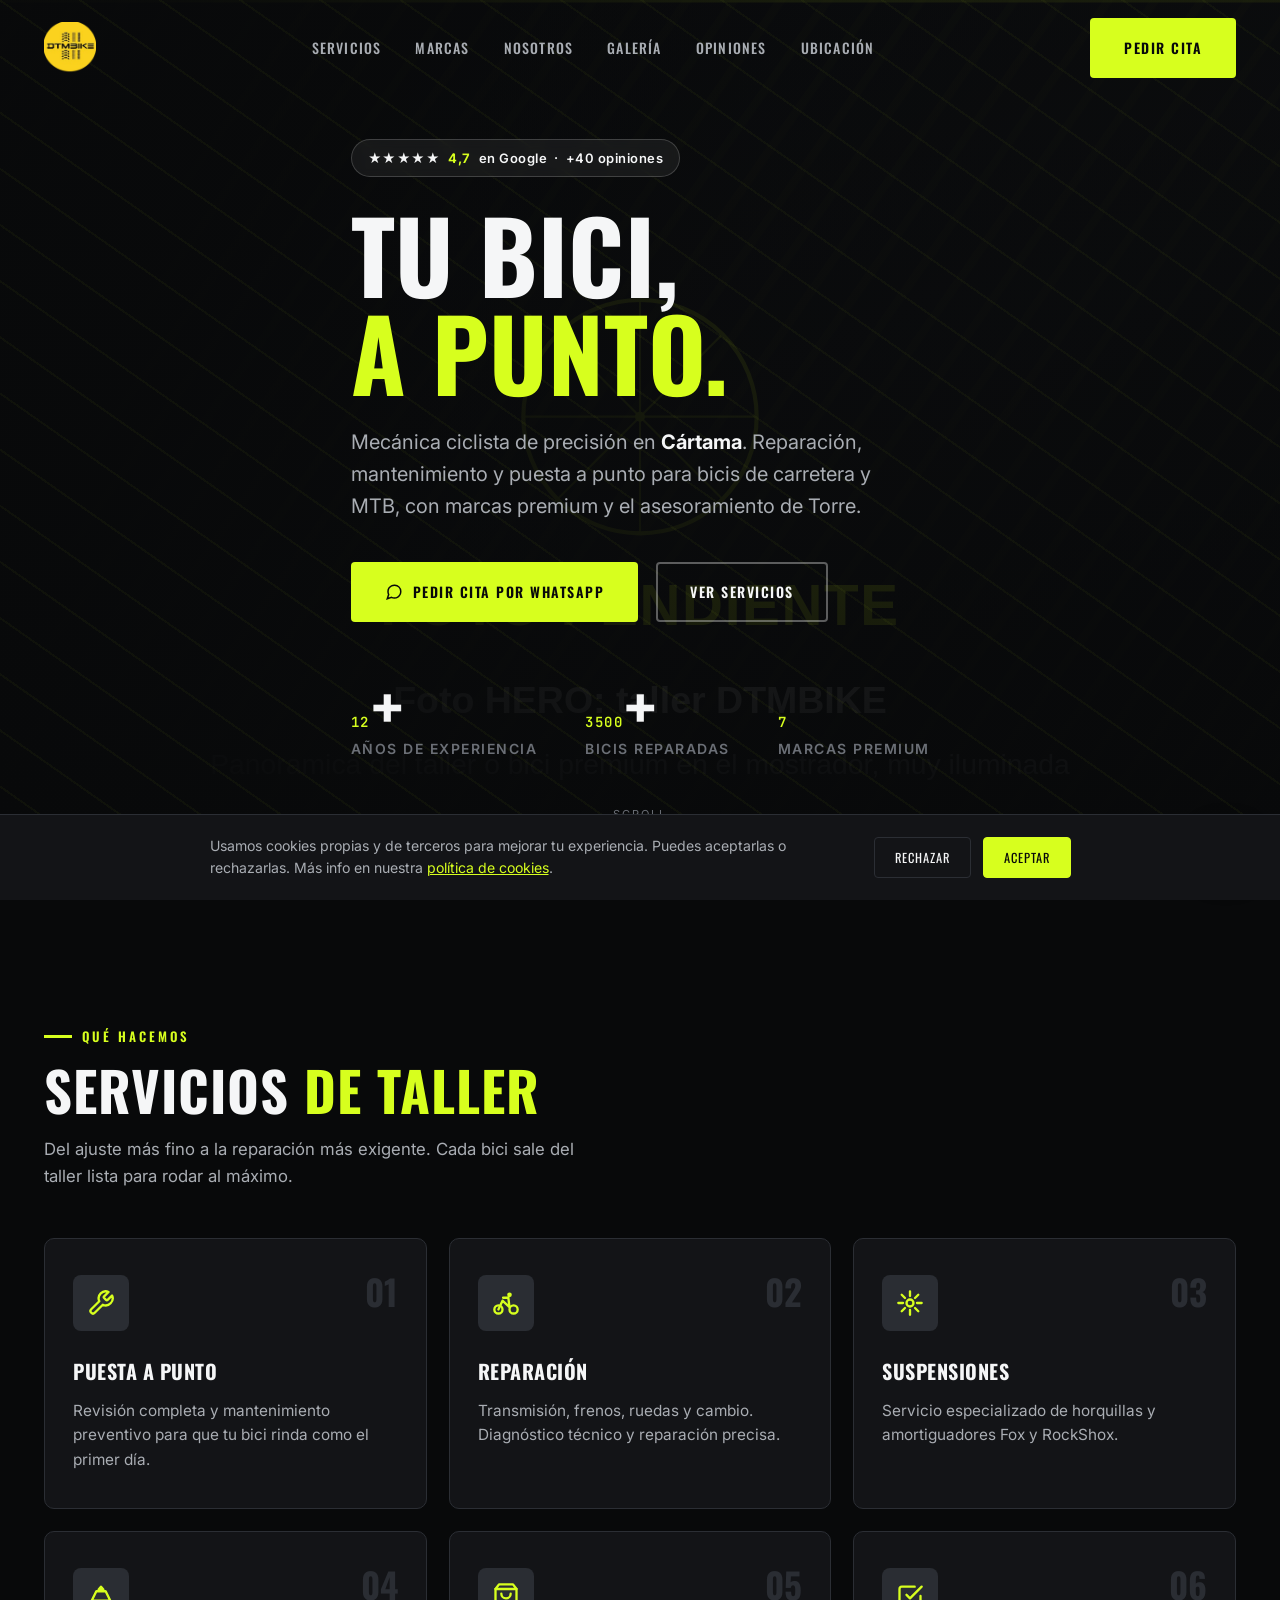
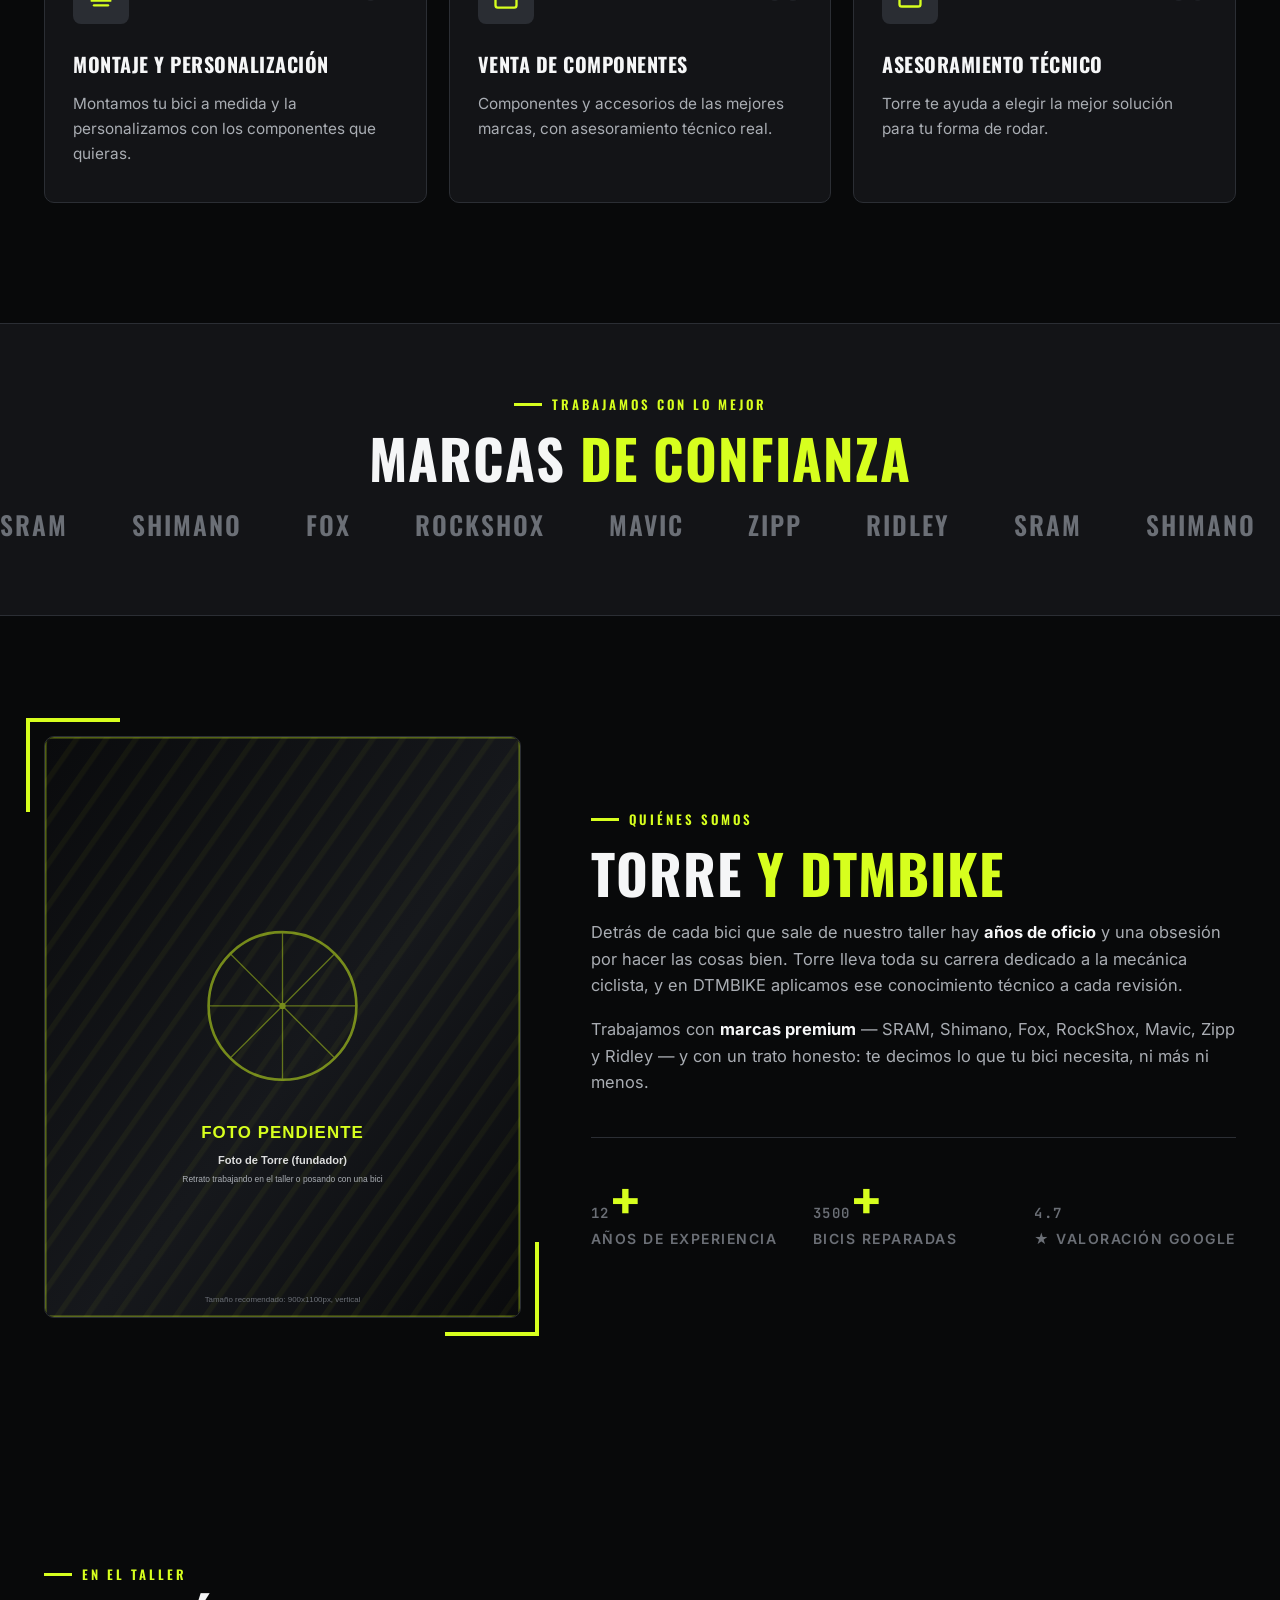
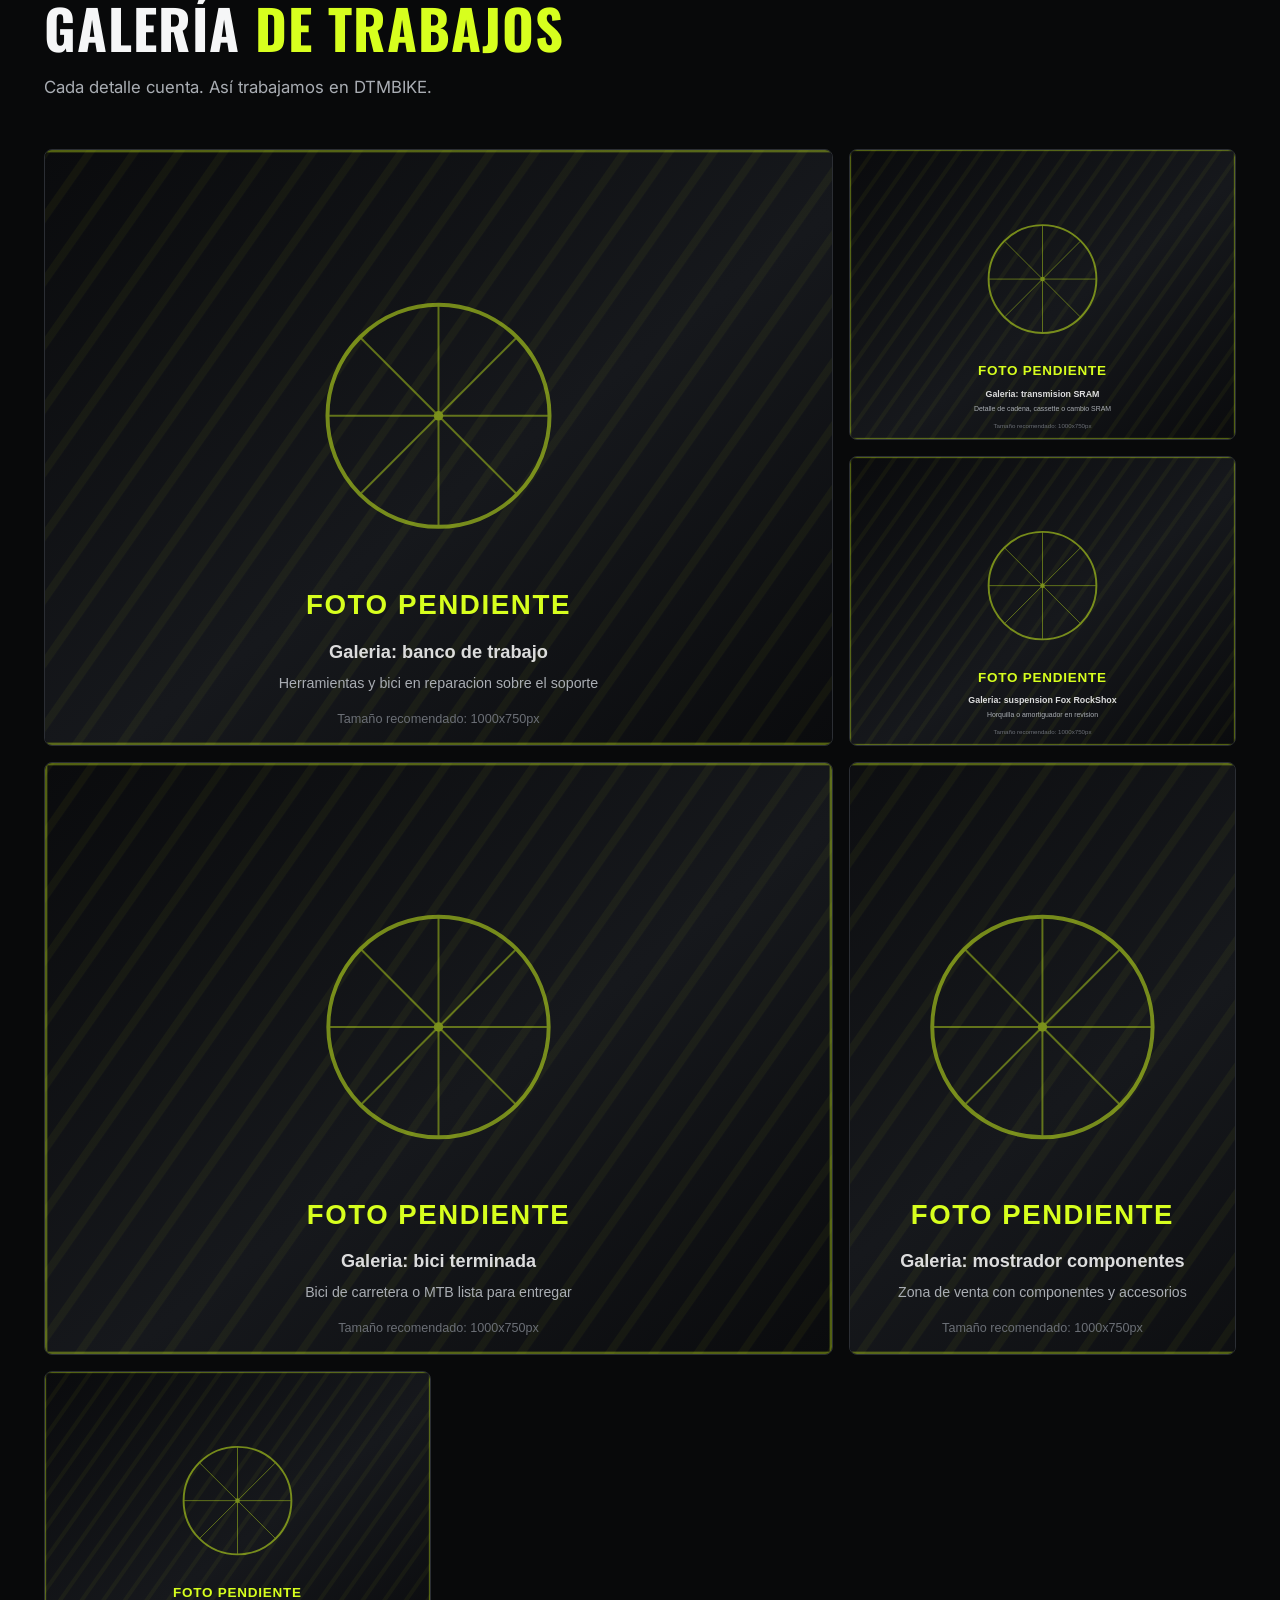
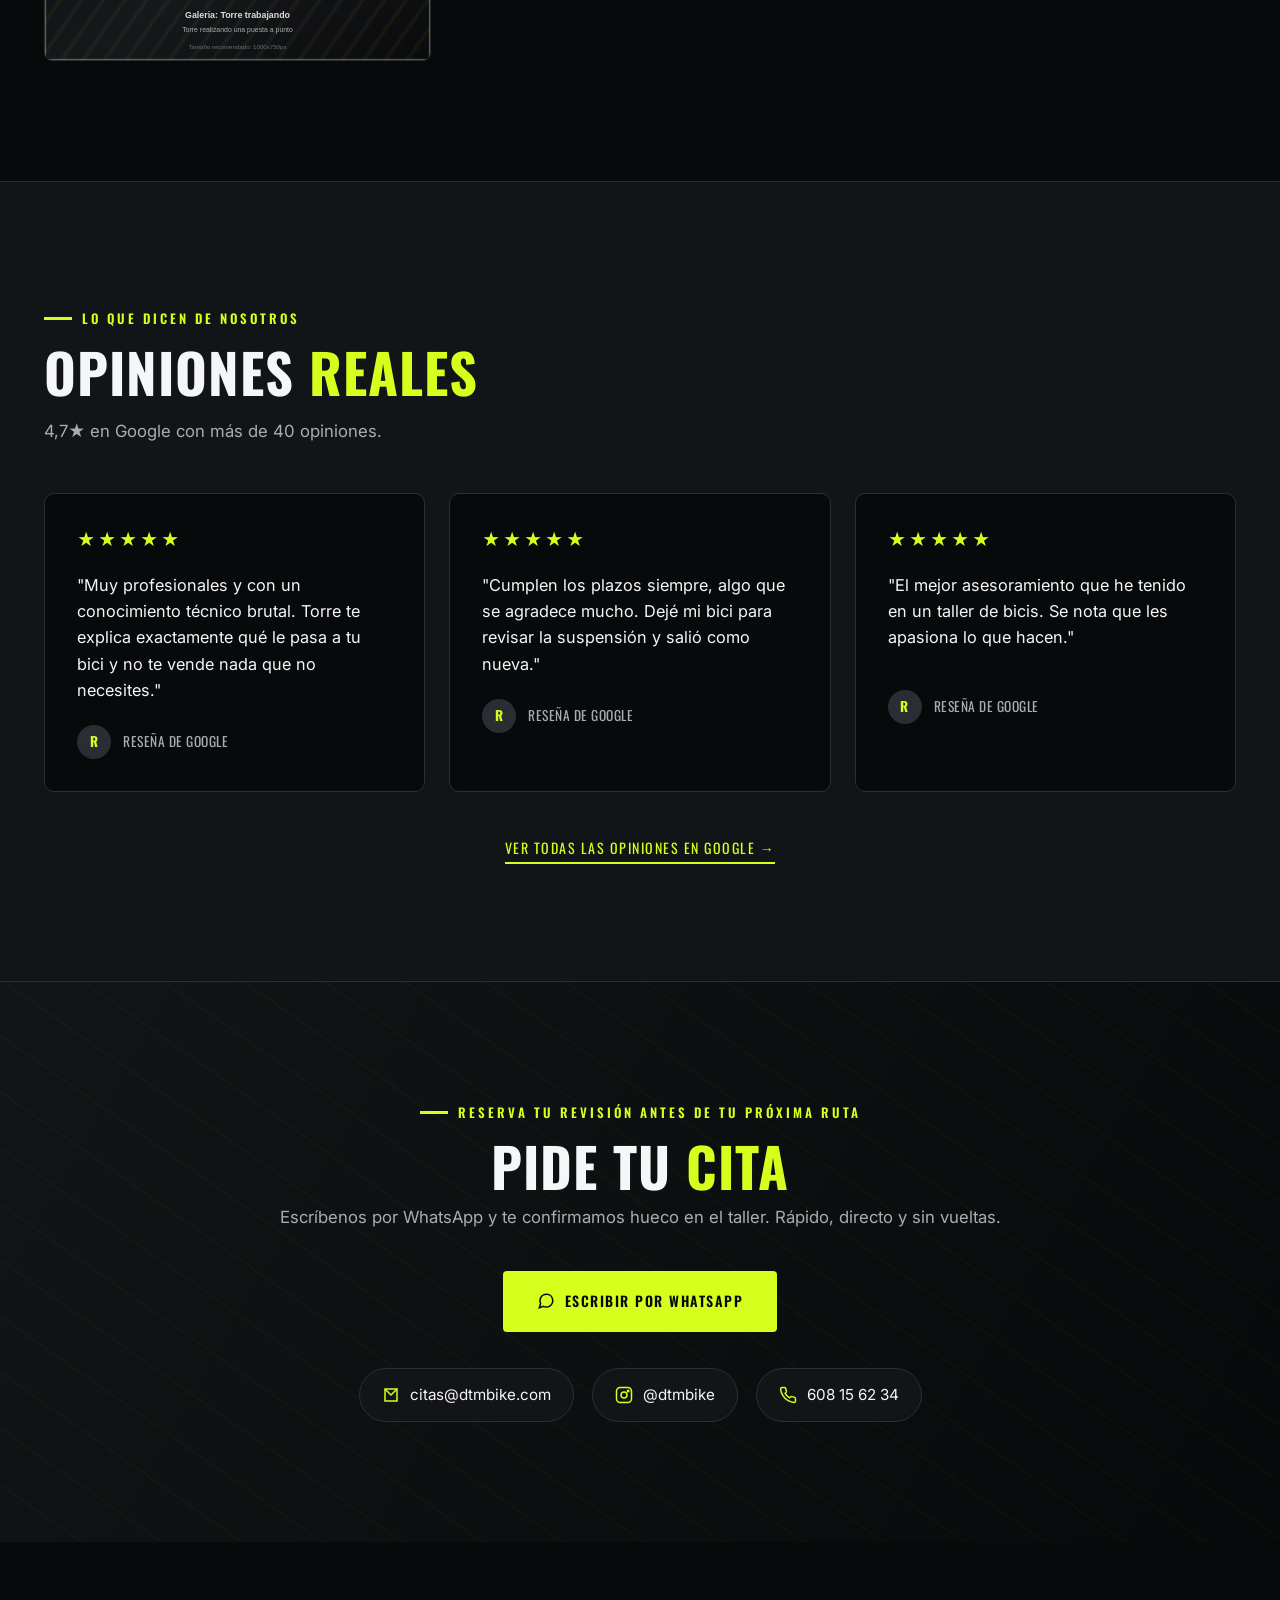
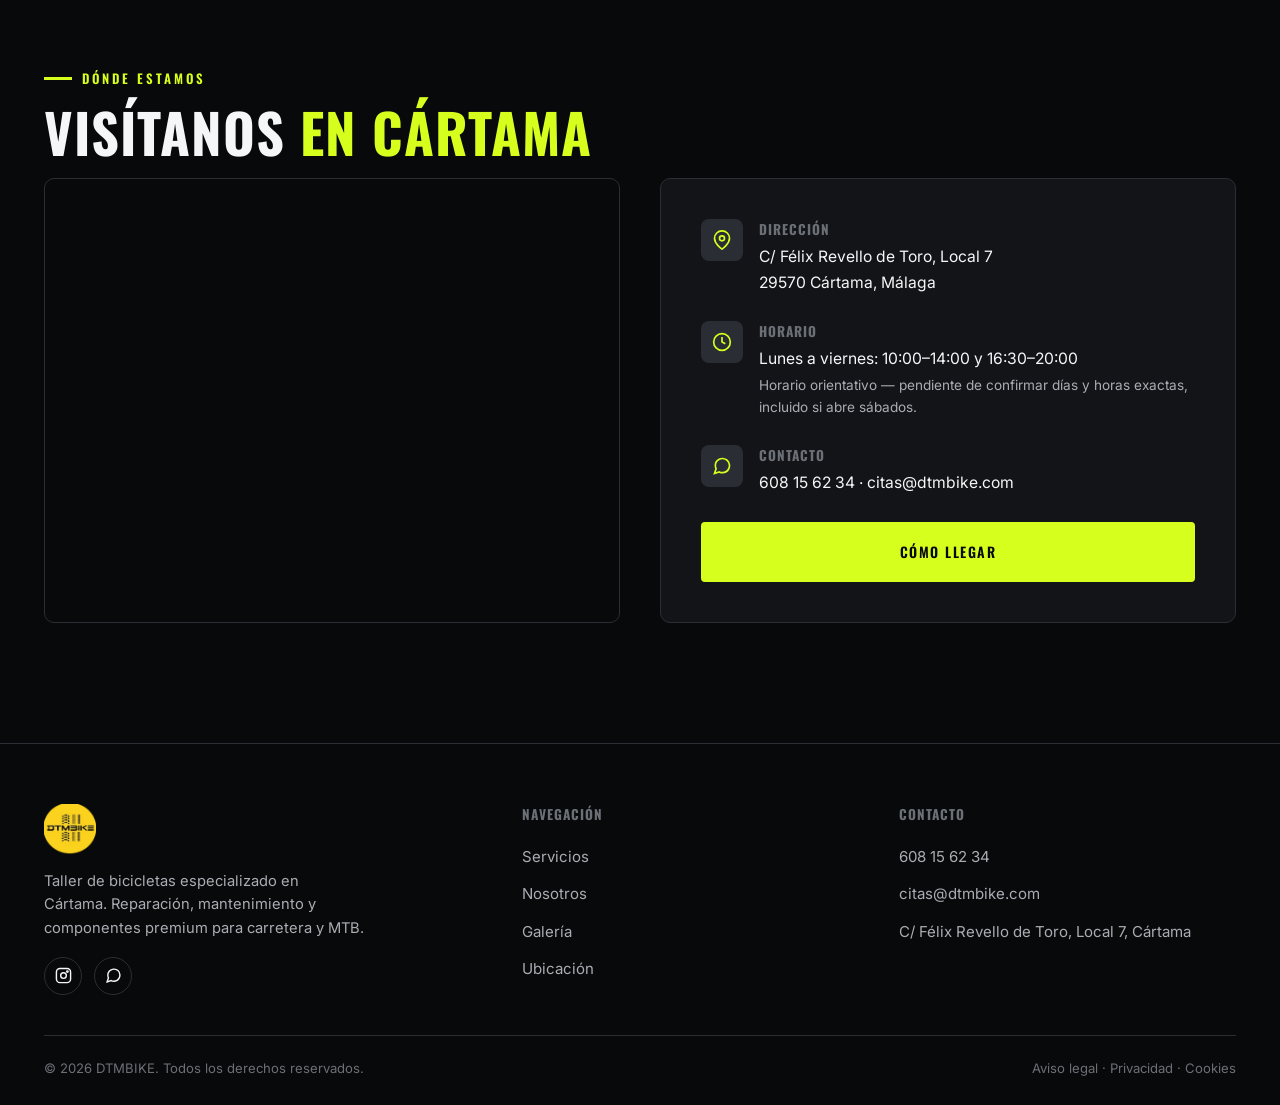
==== index.html @ 40f6dc4a "Agrandar contadores con fuente monoespaciada y arreglar hueco en marcas Los numeros de "anios/bicis/" ====
<!DOCTYPE html>
<html lang="es">
<head>
<meta charset="UTF-8">
<meta name="viewport" content="width=device-width, initial-scale=1.0">
<title>DTMBIKE — Taller de Bicicletas en Cártama (Málaga)</title>
<meta name="description" content="Taller de bicicletas en Cártama especializado en reparación de bicis, mantenimiento y suspensiones Fox y RockShox. Trabajamos con SRAM, Shimano, Mavic, Zipp y Ridley. Pide tu cita.">
<meta name="keywords" content="taller de bicicletas Cártama, reparación de bicis Málaga, suspensiones Fox RockShox, mecánica de bicicletas, DTMBIKE">
<link rel="canonical" href="https://dtmbike.com/">

<!-- Open Graph -->
<meta property="og:type" content="business.business">
<meta property="og:title" content="DTMBIKE — Taller de Bicicletas en Cártama (Málaga)">
<meta property="og:description" content="Mecánica ciclista de precisión. Reparación, mantenimiento, suspensiones y venta de componentes premium en Cártama.">
<meta property="og:image" content="img/og-image-dtmbike.svg">
<meta property="og:locale" content="es_ES">
<meta property="og:url" content="https://dtmbike.com/">
<meta name="twitter:card" content="summary_large_image">

<link rel="icon" href="img/favicon-dtmbike.png" type="image/png">
<link rel="apple-touch-icon" href="img/logo-dtmbike.png">

<link rel="preconnect" href="https://fonts.googleapis.com">
<link rel="preconnect" href="https://fonts.gstatic.com" crossorigin>
<link href="https://fonts.googleapis.com/css2?family=Oswald:wght@500;600;700&family=Inter:wght@400;500;600;700&family=JetBrains+Mono:wght@700;800&display=swap" rel="stylesheet">

<link rel="stylesheet" href="css/style.css">

<script type="application/ld+json">
{
  "@context": "https://schema.org",
  "@type": "BicycleStore",
  "name": "DTMBIKE",
  "image": "https://dtmbike.com/img/hero-taller-dtmbike.svg",
  "@id": "https://dtmbike.com/",
  "url": "https://dtmbike.com/",
  "telephone": "+34608156234",
  "email": "citas@dtmbike.com",
  "priceRange": "€€",
  "address": {
    "@type": "PostalAddress",
    "streetAddress": "C/ Félix Revello de Toro, Local 7",
    "addressLocality": "Cártama",
    "addressRegion": "Málaga",
    "postalCode": "29570",
    "addressCountry": "ES"
  },
  "openingHoursSpecification": [
    {
      "@type": "OpeningHoursSpecification",
      "dayOfWeek": ["Monday","Tuesday","Wednesday","Thursday","Friday"],
      "opens": "10:00",
      "closes": "14:00"
    },
    {
      "@type": "OpeningHoursSpecification",
      "dayOfWeek": ["Monday","Tuesday","Wednesday","Thursday","Friday"],
      "opens": "16:30",
      "closes": "20:00"
    }
  ],
  "sameAs": ["https://www.instagram.com/dtmbike"],
  "aggregateRating": {
    "@type": "AggregateRating",
    "ratingValue": "4.7",
    "reviewCount": "40"
  }
}
</script>
</head>
<body>

<!-- ===================== HEADER ===================== -->
<header class="site-header" id="siteHeader">
  <div class="container">
    <a href="#inicio" class="logo">
      <img src="img/logo-dtmbike.png" alt="DTMBIKE">
    </a>

    <nav class="main-nav" id="mainNav">
      <a href="#servicios">Servicios</a>
      <a href="#marcas">Marcas</a>
      <a href="#sobre-nosotros">Nosotros</a>
      <a href="#galeria">Galería</a>
      <a href="#opiniones">Opiniones</a>
      <a href="#ubicacion">Ubicación</a>
    </nav>

    <div class="header-actions">
      <a href="https://wa.me/34608156234?text=Hola%2C%20quiero%20pedir%20cita%20en%20DTMBIKE" class="btn btn-primary" target="_blank" rel="noopener">Pedir cita</a>
      <button class="nav-toggle" id="navToggle" aria-label="Abrir menú">
        <span></span><span></span><span></span>
      </button>
    </div>
  </div>
  <div class="nav-scrim" id="navScrim"></div>
</header>

<!-- ===================== HERO ===================== -->
<section class="hero" id="inicio">
  <div class="hero-bg">
    <img src="img/hero-taller-dtmbike.svg" alt="Taller DTMBIKE en Cártama" loading="eager">
  </div>
  <div class="hero-stripes"></div>

  <div class="container">
    <div class="hero-badge">★★★★★ <strong>4,7</strong> en Google &nbsp;·&nbsp; +40 opiniones</div>

    <h1 class="hero-title">
      <span class="line">TU BICI,</span>
      <span class="line accent">A PUNTO.</span>
    </h1>

    <p class="hero-sub">Mecánica ciclista de precisión en <strong>Cártama</strong>. Reparación, mantenimiento y puesta a punto para bicis de carretera y MTB, con marcas premium y el asesoramiento de Torre.</p>

    <div class="hero-actions">
      <a href="https://wa.me/34608156234?text=Hola%2C%20quiero%20pedir%20cita%20en%20DTMBIKE" class="btn btn-primary" target="_blank" rel="noopener">
        <svg viewBox="0 0 24 24" fill="none" stroke="currentColor" stroke-width="2"><path d="M21 11.5a8.38 8.38 0 0 1-.9 3.8 8.5 8.5 0 0 1-7.6 4.7 8.38 8.38 0 0 1-3.8-.9L3 21l1.9-5.7a8.38 8.38 0 0 1-.9-3.8 8.5 8.5 0 0 1 4.7-7.6 8.38 8.38 0 0 1 3.8-.9h.5a8.48 8.48 0 0 1 8 8v.5z"/></svg>
        Pedir cita por WhatsApp
      </a>
      <a href="#servicios" class="btn btn-outline">Ver servicios</a>
    </div>

    <div class="hero-stats">
      <div class="hero-stat">
        <strong><span class="counter accent-num" data-target="12">0</span>+</strong>
        <span>Años de experiencia</span>
      </div>
      <div class="hero-stat">
        <strong><span class="counter accent-num" data-target="3500">0</span>+</strong>
        <span>Bicis reparadas</span>
      </div>
      <div class="hero-stat">
        <strong><span class="counter accent-num" data-target="7">0</span></strong>
        <span>Marcas premium</span>
      </div>
    </div>
  </div>

  <div class="scroll-cue"><span>Scroll</span><span class="dash"></span></div>
</section>

<!-- ===================== SERVICIOS ===================== -->
<section id="servicios">
  <div class="container">
    <div class="eyebrow">Qué hacemos</div>
    <div class="section-head reveal">
      <div>
        <h2 class="section-title">SERVICIOS <span>DE TALLER</span></h2>
        <p class="section-lead">Del ajuste más fino a la reparación más exigente. Cada bici sale del taller lista para rodar al máximo.</p>
      </div>
    </div>

    <div class="services-grid">
      <div class="service-card reveal">
        <span class="service-num">01</span>
        <div class="service-icon">
          <svg viewBox="0 0 24 24" fill="none" stroke="currentColor" stroke-width="2" stroke-linecap="round" stroke-linejoin="round"><path d="M14.7 6.3a1 1 0 0 0 0 1.4l1.6 1.6a1 1 0 0 0 1.4 0l3.77-3.77a6 6 0 0 1-7.94 7.94l-6.91 6.91a2.12 2.12 0 0 1-3-3l6.91-6.91a6 6 0 0 1 7.94-7.94l-3.76 3.77z"/></svg>
        </div>
        <h3>Puesta a punto</h3>
        <p>Revisión completa y mantenimiento preventivo para que tu bici rinda como el primer día.</p>
      </div>

      <div class="service-card reveal">
        <span class="service-num">02</span>
        <div class="service-icon">
          <svg viewBox="0 0 24 24" fill="none" stroke="currentColor" stroke-width="2" stroke-linecap="round" stroke-linejoin="round"><circle cx="5.5" cy="17.5" r="3.5"/><circle cx="18.5" cy="17.5" r="3.5"/><path d="M15 6a1 1 0 1 0 0-2 1 1 0 0 0 0 2zm-9.5 11.5L9 10l6 5.5m0 0L14 7.5H9.5"/></svg>
        </div>
        <h3>Reparación</h3>
        <p>Transmisión, frenos, ruedas y cambio. Diagnóstico técnico y reparación precisa.</p>
      </div>

      <div class="service-card reveal">
        <span class="service-num">03</span>
        <div class="service-icon">
          <svg viewBox="0 0 24 24" fill="none" stroke="currentColor" stroke-width="2" stroke-linecap="round" stroke-linejoin="round"><path d="M12 2v4m0 12v4M4.9 4.9l2.8 2.8m8.6 8.6 2.8 2.8M2 12h4m12 0h4M4.9 19.1l2.8-2.8m8.6-8.6 2.8-2.8"/><circle cx="12" cy="12" r="3"/></svg>
        </div>
        <h3>Suspensiones</h3>
        <p>Servicio especializado de horquillas y amortiguadores Fox y RockShox.</p>
      </div>

      <div class="service-card reveal">
        <span class="service-num">04</span>
        <div class="service-icon">
          <svg viewBox="0 0 24 24" fill="none" stroke="currentColor" stroke-width="2" stroke-linecap="round" stroke-linejoin="round"><path d="M14 6.5 12 4l-2 2.5M8 8l-4 8h16l-4-8H8Zm0 0 4-1.5L16 8"/><path d="M6 20h12"/></svg>
        </div>
        <h3>Montaje y personalización</h3>
        <p>Montamos tu bici a medida y la personalizamos con los componentes que quieras.</p>
      </div>

      <div class="service-card reveal">
        <span class="service-num">05</span>
        <div class="service-icon">
          <svg viewBox="0 0 24 24" fill="none" stroke="currentColor" stroke-width="2" stroke-linecap="round" stroke-linejoin="round"><path d="M6 2 3 6v14a2 2 0 0 0 2 2h14a2 2 0 0 0 2-2V6l-3-4Z"/><path d="M3 6h18M16 10a4 4 0 0 1-8 0"/></svg>
        </div>
        <h3>Venta de componentes</h3>
        <p>Componentes y accesorios de las mejores marcas, con asesoramiento técnico real.</p>
      </div>

      <div class="service-card reveal">
        <span class="service-num">06</span>
        <div class="service-icon">
          <svg viewBox="0 0 24 24" fill="none" stroke="currentColor" stroke-width="2" stroke-linecap="round" stroke-linejoin="round"><path d="m9 11 3 3L22 4"/><path d="M21 12v7a2 2 0 0 1-2 2H5a2 2 0 0 1-2-2V6a2 2 0 0 1 2-2h11"/></svg>
        </div>
        <h3>Asesoramiento técnico</h3>
        <p>Torre te ayuda a elegir la mejor solución para tu forma de rodar.</p>
      </div>
    </div>
  </div>
</section>

<!-- ===================== MARCAS ===================== -->
<section class="brands-section" id="marcas">
  <div class="container reveal">
    <div class="eyebrow" style="justify-content:center;display:flex;">Trabajamos con lo mejor</div>
    <h2 class="section-title" style="text-align:center;">MARCAS <span>DE CONFIANZA</span></h2>
  </div>

  <div class="brands-marquee">
    <div class="brands-track">
      <span class="brand-badge">SRAM</span>
      <span class="brand-badge">SHIMANO</span>
      <span class="brand-badge">FOX</span>
      <span class="brand-badge">ROCKSHOX</span>
      <span class="brand-badge">MAVIC</span>
      <span class="brand-badge">ZIPP</span>
      <span class="brand-badge">RIDLEY</span>
    </div>
    <div class="brands-track" aria-hidden="true">
      <span class="brand-badge">SRAM</span>
      <span class="brand-badge">SHIMANO</span>
      <span class="brand-badge">FOX</span>
      <span class="brand-badge">ROCKSHOX</span>
      <span class="brand-badge">MAVIC</span>
      <span class="brand-badge">ZIPP</span>
      <span class="brand-badge">RIDLEY</span>
    </div>
    <div class="brands-track" aria-hidden="true">
      <span class="brand-badge">SRAM</span>
      <span class="brand-badge">SHIMANO</span>
      <span class="brand-badge">FOX</span>
      <span class="brand-badge">ROCKSHOX</span>
      <span class="brand-badge">MAVIC</span>
      <span class="brand-badge">ZIPP</span>
      <span class="brand-badge">RIDLEY</span>
    </div>
    <div class="brands-track" aria-hidden="true">
      <span class="brand-badge">SRAM</span>
      <span class="brand-badge">SHIMANO</span>
      <span class="brand-badge">FOX</span>
      <span class="brand-badge">ROCKSHOX</span>
      <span class="brand-badge">MAVIC</span>
      <span class="brand-badge">ZIPP</span>
      <span class="brand-badge">RIDLEY</span>
    </div>
    <div class="brands-track" aria-hidden="true">
      <span class="brand-badge">SRAM</span>
      <span class="brand-badge">SHIMANO</span>
      <span class="brand-badge">FOX</span>
      <span class="brand-badge">ROCKSHOX</span>
      <span class="brand-badge">MAVIC</span>
      <span class="brand-badge">ZIPP</span>
      <span class="brand-badge">RIDLEY</span>
    </div>
  </div>
</section>

<!-- ===================== SOBRE NOSOTROS ===================== -->
<section id="sobre-nosotros">
  <div class="container">
    <div class="about">
      <div class="about-media reveal">
        <img src="img/torre-fundador-dtmbike.svg" alt="Torre, fundador de DTMBIKE" loading="lazy">
      </div>
      <div class="about-text reveal">
        <div class="eyebrow">Quiénes somos</div>
        <h2 class="section-title">TORRE <span>Y DTMBIKE</span></h2>
        <p>Detrás de cada bici que sale de nuestro taller hay <strong>años de oficio</strong> y una obsesión por hacer las cosas bien. Torre lleva toda su carrera dedicado a la mecánica ciclista, y en DTMBIKE aplicamos ese conocimiento técnico a cada revisión.</p>
        <p>Trabajamos con <strong>marcas premium</strong> — SRAM, Shimano, Fox, RockShox, Mavic, Zipp y Ridley — y con un trato honesto: te decimos lo que tu bici necesita, ni más ni menos.</p>

        <div class="about-stats">
          <div class="stat-block">
            <strong><span class="counter" data-target="12">0</span>+</strong>
            <span>Años de experiencia</span>
          </div>
          <div class="stat-block">
            <strong><span class="counter" data-target="3500">0</span>+</strong>
            <span>Bicis reparadas</span>
          </div>
          <div class="stat-block">
            <strong><span class="counter" data-target="4.7" data-decimal="1">0</span></strong>
            <span>★ Valoración Google</span>
          </div>
        </div>
      </div>
    </div>
  </div>
</section>

<!-- ===================== GALERÍA ===================== -->
<section id="galeria">
  <div class="container">
    <div class="eyebrow">En el taller</div>
    <h2 class="section-title reveal">GALERÍA <span>DE TRABAJOS</span></h2>
    <p class="section-lead reveal">Cada detalle cuenta. Así trabajamos en DTMBIKE.</p>

    <div class="gallery-grid">
      <div class="g-item reveal">
        <img src="img/galeria-taller-01.svg" alt="Banco de trabajo del taller DTMBIKE" loading="lazy">
        <div class="g-overlay"><span>Banco de trabajo</span></div>
      </div>
      <div class="g-item reveal">
        <img src="img/galeria-taller-02.svg" alt="Detalle de transmisión SRAM" loading="lazy">
        <div class="g-overlay"><span>Transmisión SRAM</span></div>
      </div>
      <div class="g-item reveal">
        <img src="img/galeria-taller-03.svg" alt="Suspensión Fox y RockShox en revisión" loading="lazy">
        <div class="g-overlay"><span>Suspensiones</span></div>
      </div>
      <div class="g-item reveal">
        <img src="img/galeria-taller-04.svg" alt="Bicicleta terminada lista para entregar" loading="lazy">
        <div class="g-overlay"><span>Bici terminada</span></div>
      </div>
      <div class="g-item reveal">
        <img src="img/galeria-taller-05.svg" alt="Mostrador de componentes y accesorios" loading="lazy">
        <div class="g-overlay"><span>Componentes</span></div>
      </div>
      <div class="g-item reveal">
        <img src="img/galeria-taller-06.svg" alt="Torre trabajando en una bicicleta MTB" loading="lazy">
        <div class="g-overlay"><span>Torre en acción</span></div>
      </div>
    </div>
  </div>
</section>

<!-- ===================== OPINIONES ===================== -->
<section class="reviews-section" id="opiniones">
  <div class="container">
    <div class="eyebrow">Lo que dicen de nosotros</div>
    <h2 class="section-title reveal">OPINIONES <span>REALES</span></h2>
    <p class="section-lead reveal">4,7★ en Google con más de 40 opiniones.</p>

    <div class="reviews-track">
      <div class="review-card reveal">
        <div class="review-stars">★★★★★</div>
        <p class="review-text">"Muy profesionales y con un conocimiento técnico brutal. Torre te explica exactamente qué le pasa a tu bici y no te vende nada que no necesites."</p>
        <div class="review-author"><span class="avatar">R</span> Reseña de Google</div>
      </div>
      <div class="review-card reveal">
        <div class="review-stars">★★★★★</div>
        <p class="review-text">"Cumplen los plazos siempre, algo que se agradece mucho. Dejé mi bici para revisar la suspensión y salió como nueva."</p>
        <div class="review-author"><span class="avatar">R</span> Reseña de Google</div>
      </div>
      <div class="review-card reveal">
        <div class="review-stars">★★★★★</div>
        <p class="review-text">"El mejor asesoramiento que he tenido en un taller de bicis. Se nota que les apasiona lo que hacen."</p>
        <div class="review-author"><span class="avatar">R</span> Reseña de Google</div>
      </div>
    </div>

    <div class="reviews-cta">
      <a href="https://www.google.com/maps/search/?api=1&query=DTMBIKE+Cartama" target="_blank" rel="noopener">Ver todas las opiniones en Google →</a>
    </div>
  </div>
</section>

<!-- ===================== CITA ===================== -->
<section class="cta-section" id="cita">
  <div class="hero-stripes"></div>
  <div class="container">
    <div class="cta-box">
      <div class="eyebrow" style="justify-content:center;display:flex;">Reserva tu revisión antes de tu próxima ruta</div>
      <h2 class="section-title">PIDE TU <span>CITA</span></h2>
      <p class="cta-note">Escríbenos por WhatsApp y te confirmamos hueco en el taller. Rápido, directo y sin vueltas.</p>

      <a href="https://wa.me/34608156234?text=Hola%2C%20quiero%20pedir%20cita%20en%20DTMBIKE" class="btn btn-primary" target="_blank" rel="noopener">
        <svg viewBox="0 0 24 24" fill="none" stroke="currentColor" stroke-width="2"><path d="M21 11.5a8.38 8.38 0 0 1-.9 3.8 8.5 8.5 0 0 1-7.6 4.7 8.38 8.38 0 0 1-3.8-.9L3 21l1.9-5.7a8.38 8.38 0 0 1-.9-3.8 8.5 8.5 0 0 1 4.7-7.6 8.38 8.38 0 0 1 3.8-.9h.5a8.48 8.48 0 0 1 8 8v.5z"/></svg>
        Escribir por WhatsApp
      </a>

      <div class="cta-channels">
        <a href="mailto:citas@dtmbike.com" class="cta-channel">
          <svg viewBox="0 0 24 24" fill="none" stroke="currentColor" stroke-width="2"><path d="M4 4h16v16H4z"/><path d="m4 4 8 8 8-8"/></svg>
          citas@dtmbike.com
        </a>
        <a href="https://www.instagram.com/dtmbike" target="_blank" rel="noopener" class="cta-channel">
          <svg viewBox="0 0 24 24" fill="none" stroke="currentColor" stroke-width="2"><rect x="2" y="2" width="20" height="20" rx="5"/><circle cx="12" cy="12" r="4"/><circle cx="17.5" cy="6.5" r="1"/></svg>
          @dtmbike
        </a>
        <a href="tel:+34608156234" class="cta-channel">
          <svg viewBox="0 0 24 24" fill="none" stroke="currentColor" stroke-width="2"><path d="M22 16.92v3a2 2 0 0 1-2.18 2 19.79 19.79 0 0 1-8.63-3.07 19.5 19.5 0 0 1-6-6 19.79 19.79 0 0 1-3.07-8.67A2 2 0 0 1 4.11 2h3a2 2 0 0 1 2 1.72c.127.96.362 1.903.7 2.81a2 2 0 0 1-.45 2.11L8.09 9.91a16 16 0 0 0 6 6l1.27-1.27a2 2 0 0 1 2.11-.45c.907.338 1.85.573 2.81.7A2 2 0 0 1 22 16.92z"/></svg>
          608 15 62 34
        </a>
      </div>
    </div>
  </div>
</section>

<!-- ===================== UBICACIÓN ===================== -->
<section id="ubicacion">
  <div class="container">
    <div class="eyebrow">Dónde estamos</div>
    <h2 class="section-title reveal">VISÍTANOS <span>EN CÁRTAMA</span></h2>

    <div class="location-grid">
      <div class="location-map reveal">
        <iframe
          src="https://maps.google.com/maps?q=C%2F%20F%C3%A9lix%20Revello%20de%20Toro%2C%20Local%207%2C%2029570%20C%C3%A1rtama%2C%20M%C3%A1laga&output=embed"
          loading="lazy"
          referrerpolicy="no-referrer-when-downgrade"
          title="Mapa de ubicación DTMBIKE Cártama"></iframe>
      </div>

      <div class="location-info reveal">
        <div class="info-row">
          <div class="icon"><svg viewBox="0 0 24 24" fill="none" stroke="currentColor" stroke-width="2"><path d="M21 10c0 7-9 13-9 13s-9-6-9-13a9 9 0 0 1 18 0Z"/><circle cx="12" cy="10" r="3"/></svg></div>
          <div>
            <h4>Dirección</h4>
            <p>C/ Félix Revello de Toro, Local 7<br>29570 Cártama, Málaga</p>
          </div>
        </div>

        <div class="info-row">
          <div class="icon"><svg viewBox="0 0 24 24" fill="none" stroke="currentColor" stroke-width="2"><circle cx="12" cy="12" r="10"/><path d="M12 6v6l4 2"/></svg></div>
          <div>
            <h4>Horario</h4>
            <p>Lunes a viernes: 10:00–14:00 y 16:30–20:00</p>
            <p class="muted">Horario orientativo — pendiente de confirmar días y horas exactas, incluido si abre sábados.</p>
          </div>
        </div>

        <div class="info-row">
          <div class="icon"><svg viewBox="0 0 24 24" fill="none" stroke="currentColor" stroke-width="2"><path d="M21 11.5a8.38 8.38 0 0 1-.9 3.8 8.5 8.5 0 0 1-7.6 4.7 8.38 8.38 0 0 1-3.8-.9L3 21l1.9-5.7a8.38 8.38 0 0 1-.9-3.8 8.5 8.5 0 0 1 4.7-7.6 8.38 8.38 0 0 1 3.8-.9h.5a8.48 8.48 0 0 1 8 8v.5z"/></svg></div>
          <div>
            <h4>Contacto</h4>
            <p>608 15 62 34 · citas@dtmbike.com</p>
          </div>
        </div>

        <a href="https://www.google.com/maps/dir/?api=1&destination=C%2F+F%C3%A9lix+Revello+de+Toro%2C+Local+7%2C+29570+C%C3%A1rtama%2C+M%C3%A1laga" target="_blank" rel="noopener" class="btn btn-primary btn-block">Cómo llegar</a>
      </div>
    </div>
  </div>
</section>

<!-- ===================== FOOTER ===================== -->
<footer class="site-footer">
  <div class="container">
    <div class="footer-top">
      <div class="footer-brand">
        <a href="#inicio" class="logo"><img src="img/logo-dtmbike.png" alt="DTMBIKE"></a>
        <p>Taller de bicicletas especializado en Cártama. Reparación, mantenimiento y componentes premium para carretera y MTB.</p>
        <div class="footer-social">
          <a href="https://www.instagram.com/dtmbike" target="_blank" rel="noopener" aria-label="Instagram DTMBIKE"><svg viewBox="0 0 24 24" fill="none" stroke="currentColor" stroke-width="2"><rect x="2" y="2" width="20" height="20" rx="5"/><circle cx="12" cy="12" r="4"/><circle cx="17.5" cy="6.5" r="1"/></svg></a>
          <a href="https://wa.me/34608156234" target="_blank" rel="noopener" aria-label="WhatsApp DTMBIKE"><svg viewBox="0 0 24 24" fill="none" stroke="currentColor" stroke-width="2"><path d="M21 11.5a8.38 8.38 0 0 1-.9 3.8 8.5 8.5 0 0 1-7.6 4.7 8.38 8.38 0 0 1-3.8-.9L3 21l1.9-5.7a8.38 8.38 0 0 1-.9-3.8 8.5 8.5 0 0 1 4.7-7.6 8.38 8.38 0 0 1 3.8-.9h.5a8.48 8.48 0 0 1 8 8v.5z"/></svg></a>
        </div>
      </div>

      <div class="footer-col">
        <h5>Navegación</h5>
        <ul>
          <li><a href="#servicios">Servicios</a></li>
          <li><a href="#sobre-nosotros">Nosotros</a></li>
          <li><a href="#galeria">Galería</a></li>
          <li><a href="#ubicacion">Ubicación</a></li>
        </ul>
      </div>

      <div class="footer-col">
        <h5>Contacto</h5>
        <ul>
          <li><a href="tel:+34608156234">608 15 62 34</a></li>
          <li><a href="mailto:citas@dtmbike.com">citas@dtmbike.com</a></li>
          <li><a href="https://www.google.com/maps/search/?api=1&query=DTMBIKE+Cartama" target="_blank" rel="noopener">C/ Félix Revello de Toro, Local 7, Cártama</a></li>
        </ul>
      </div>
    </div>

    <div class="footer-bottom">
      <span>© <span id="year"></span> DTMBIKE. Todos los derechos reservados.</span>
      <span>
        <a href="legal/aviso-legal.html">Aviso legal</a> ·
        <a href="legal/privacidad.html">Privacidad</a> ·
        <a href="legal/cookies.html">Cookies</a>
      </span>
    </div>
  </div>
</footer>

<!-- ===================== WHATSAPP FLOTANTE ===================== -->
<a href="https://wa.me/34608156234?text=Hola%2C%20quiero%20pedir%20cita%20en%20DTMBIKE" class="whatsapp-float" target="_blank" rel="noopener" aria-label="Escribir por WhatsApp">
  <svg viewBox="0 0 24 24"><path d="M17.6 6.32A7.85 7.85 0 0 0 12.05 4a7.94 7.94 0 0 0-6.9 11.9L4 20l4.2-1.1a7.9 7.9 0 0 0 3.83 1h.02a7.94 7.94 0 0 0 5.55-13.58zm-5.55 12.2h-.01a6.6 6.6 0 0 1-3.36-.92l-.24-.14-2.5.65.67-2.43-.16-.25a6.6 6.6 0 1 1 12.24-3.5 6.61 6.61 0 0 1-6.64 6.59zm3.6-4.93c-.2-.1-1.17-.58-1.35-.64s-.31-.1-.44.1-.5.63-.61.76-.23.15-.42.05a5.4 5.4 0 0 1-1.6-.99 5.98 5.98 0 0 1-1.1-1.37c-.12-.2 0-.3.09-.4.1-.1.2-.24.3-.36.1-.12.13-.2.2-.34a.38.38 0 0 0-.02-.36c-.05-.1-.44-1.06-.6-1.45-.16-.38-.32-.33-.44-.33h-.38a.73.73 0 0 0-.53.25 2.2 2.2 0 0 0-.7 1.65c0 .97.71 1.9.81 2.03.1.13 1.4 2.14 3.4 3 .48.2.85.33 1.14.42.48.15.91.13 1.26.08.38-.06 1.17-.48 1.34-.94s.17-.86.12-.94-.18-.13-.38-.23z"/></svg>
</a>

<!-- ===================== COOKIES ===================== -->
<div class="cookie-banner" id="cookieBanner">
  <p>Usamos cookies propias y de terceros para mejorar tu experiencia. Puedes aceptarlas o rechazarlas. Más info en nuestra <a href="legal/cookies.html">política de cookies</a>.</p>
  <div class="cookie-actions">
    <button id="cookieDecline">Rechazar</button>
    <button id="cookieAccept" class="accept">Aceptar</button>
  </div>
</div>

<script src="js/main.js"></script>
</body>
</html>
---- css/style.css ----
/* =========================================================
   DTMBIKE — Taller de Bicicletas en Cártama
   Estilo: deportivo, técnico, premium, oscuro con acento vivo
   ========================================================= */

:root {
  --black: #08090a;
  --graphite: #131417;
  --graphite-light: #1c1e23;
  --graphite-lighter: #2a2d33;
  --line: #2b2e34;
  --accent: #d7ff1e;
  --accent-dim: #b8dc00;
  --accent-glow: rgba(215, 255, 30, 0.35);
  --white: #f5f6f7;
  --gray: #a9adb3;
  --gray-dark: #6b6f76;
  --danger: #ff3b3b;

  --font-display: "Oswald", "Arial Narrow", sans-serif;
  --font-body: "Inter", "Segoe UI", Arial, sans-serif;
  --font-mono: "JetBrains Mono", "Consolas", monospace;

  --container: 1240px;
  --radius: 10px;
  --ease: cubic-bezier(.22, .9, .32, 1);
}

* { box-sizing: border-box; margin: 0; padding: 0; }

html { scroll-behavior: smooth; scroll-padding-top: 80px; }

body {
  background: var(--black);
  color: var(--white);
  font-family: var(--font-body);
  line-height: 1.6;
  overflow-x: hidden;
  -webkit-font-smoothing: antialiased;
}

img { max-width: 100%; display: block; }

a { color: inherit; text-decoration: none; }

ul { list-style: none; }

.container {
  max-width: var(--container);
  margin: 0 auto;
  padding: 0 24px;
}

section { position: relative; padding: 120px 0; }

@media (max-width: 768px) {
  section { padding: 72px 0; }
}

.eyebrow {
  display: inline-flex;
  align-items: center;
  gap: 10px;
  font-family: var(--font-display);
  font-size: 13px;
  letter-spacing: 3px;
  text-transform: uppercase;
  color: var(--accent);
  font-weight: 600;
  margin-bottom: 14px;
}

.eyebrow::before {
  content: "";
  width: 28px;
  height: 3px;
  background: var(--accent);
  display: inline-block;
}

.section-title {
  font-family: var(--font-display);
  text-transform: uppercase;
  font-weight: 700;
  font-size: clamp(2.1rem, 5vw, 3.4rem);
  letter-spacing: 1px;
  line-height: 1.05;
  margin-bottom: 18px;
}

.section-title span { color: var(--accent); }

.section-lead {
  color: var(--gray);
  max-width: 560px;
  font-size: 1.05rem;
  margin-bottom: 48px;
}

.section-head {
  display: flex;
  align-items: flex-end;
  justify-content: space-between;
  gap: 24px;
  flex-wrap: wrap;
}

/* ---------- Buttons ---------- */
.btn {
  display: inline-flex;
  align-items: center;
  justify-content: center;
  gap: 10px;
  font-family: var(--font-display);
  font-weight: 600;
  text-transform: uppercase;
  letter-spacing: 1.5px;
  font-size: 14px;
  padding: 17px 32px;
  border-radius: 4px;
  border: 2px solid transparent;
  cursor: pointer;
  transition: transform .25s var(--ease), box-shadow .25s var(--ease), background .25s var(--ease), color .25s var(--ease);
  white-space: nowrap;
}

.btn-primary {
  background: var(--accent);
  color: var(--black);
  box-shadow: 0 0 0 0 var(--accent-glow);
}

.btn-primary:hover {
  transform: translateY(-3px);
  box-shadow: 0 10px 30px -6px var(--accent-glow);
}

.btn-outline {
  background: transparent;
  border-color: rgba(245, 246, 247, 0.35);
  color: var(--white);
}

.btn-outline:hover {
  border-color: var(--white);
  transform: translateY(-3px);
}

.btn-block { width: 100%; }

.btn svg { width: 18px; height: 18px; }

/* ---------- Header ---------- */
.site-header {
  position: fixed;
  top: 0;
  left: 0;
  width: 100%;
  z-index: 1000;
  padding: 18px 0;
  background: transparent;
  transition: background .3s var(--ease), padding .3s var(--ease), box-shadow .3s var(--ease);
}

.site-header.scrolled {
  background: rgba(8, 9, 10, 0.92);
  backdrop-filter: blur(10px);
  padding: 12px 0;
  box-shadow: 0 6px 24px rgba(0,0,0,.4);
  border-bottom: 1px solid var(--line);
}

.site-header .container {
  display: flex;
  align-items: center;
  justify-content: space-between;
  gap: 20px;
}

.logo {
  display: flex;
  align-items: center;
  gap: 10px;
  font-family: var(--font-display);
  font-weight: 700;
  font-size: 1.5rem;
  letter-spacing: 1px;
  text-transform: uppercase;
}

.logo img { width: 52px; height: 52px; }

.logo span { color: var(--accent); }

.main-nav {
  display: flex;
  align-items: center;
  gap: 34px;
}

.main-nav a {
  font-family: var(--font-display);
  font-size: 14px;
  text-transform: uppercase;
  letter-spacing: 1.2px;
  font-weight: 500;
  color: var(--gray);
  position: relative;
  padding: 6px 0;
  transition: color .2s;
}

.main-nav a::after {
  content: "";
  position: absolute;
  left: 0; bottom: 0;
  width: 0; height: 2px;
  background: var(--accent);
  transition: width .25s var(--ease);
}

.main-nav a:hover {
  color: var(--white);
}

.main-nav a:hover::after { width: 100%; }

.header-actions { display: flex; align-items: center; gap: 18px; }

.nav-toggle {
  display: none;
  flex-direction: column;
  gap: 5px;
  background: none;
  border: none;
  cursor: pointer;
  padding: 8px;
  z-index: 1100;
}

.nav-toggle span {
  width: 26px;
  height: 2px;
  background: var(--white);
  transition: transform .3s var(--ease), opacity .3s var(--ease);
}

.nav-toggle.active span:nth-child(1) { transform: translateY(7px) rotate(45deg); }
.nav-toggle.active span:nth-child(2) { opacity: 0; }
.nav-toggle.active span:nth-child(3) { transform: translateY(-7px) rotate(-45deg); }

/* ---------- Hero ---------- */
.hero {
  position: relative;
  min-height: 100svh;
  display: flex;
  align-items: center;
  padding-top: 120px;
  overflow: hidden;
  background: var(--black);
}

.hero-bg {
  position: absolute;
  inset: 0;
  z-index: 0;
}

.hero-bg img {
  width: 100%;
  height: 100%;
  object-fit: cover;
  opacity: 0.55;
}

.hero-bg::after {
  content: "";
  position: absolute;
  inset: 0;
  background:
    linear-gradient(180deg, rgba(8,9,10,.55) 0%, rgba(8,9,10,.75) 55%, var(--black) 100%),
    linear-gradient(100deg, rgba(8,9,10,.9) 10%, rgba(8,9,10,.15) 55%);
}

.hero-stripes {
  position: absolute;
  inset: 0;
  z-index: 1;
  background-image: repeating-linear-gradient(35deg, rgba(215,255,30,.035) 0 2px, transparent 2px 46px);
  pointer-events: none;
}

.hero .container { position: relative; z-index: 2; }

.hero-badge {
  display: inline-flex;
  align-items: center;
  gap: 8px;
  background: rgba(255,255,255,.06);
  border: 1px solid rgba(255,255,255,.18);
  padding: 8px 16px;
  border-radius: 100px;
  font-size: 13px;
  font-weight: 600;
  letter-spacing: .5px;
  margin-bottom: 28px;
  backdrop-filter: blur(6px);
}

.hero-badge strong { color: var(--accent); }

.hero-title {
  font-family: var(--font-display);
  text-transform: uppercase;
  font-weight: 700;
  font-size: clamp(2.6rem, 8vw, 6.2rem);
  line-height: 0.98;
  letter-spacing: 0.5px;
  max-width: 950px;
  margin-bottom: 26px;
}

.hero-title .line { display: block; }
.hero-title .accent { color: var(--accent); }

.hero-sub {
  font-size: clamp(1rem, 2vw, 1.25rem);
  color: var(--gray);
  max-width: 540px;
  margin-bottom: 40px;
}

.hero-sub strong { color: var(--white); }

.hero-actions {
  display: flex;
  gap: 18px;
  flex-wrap: wrap;
  margin-bottom: 56px;
}

.hero-stats {
  display: flex;
  gap: 48px;
  flex-wrap: wrap;
}

.hero-stat strong {
  display: block;
  font-family: var(--font-mono);
  font-weight: 700;
  font-size: clamp(2.6rem, 5vw, 3.6rem);
  font-variant-numeric: tabular-nums;
  color: var(--white);
  line-height: 1;
  letter-spacing: -1px;
}

.hero-stat strong .accent-num { color: var(--accent); }

.hero-stat span {
  font-size: 14px;
  text-transform: uppercase;
  letter-spacing: 1.5px;
  color: var(--gray-dark);
  font-weight: 600;
}

.scroll-cue {
  position: absolute;
  bottom: 34px;
  left: 50%;
  transform: translateX(-50%);
  z-index: 2;
  display: flex;
  flex-direction: column;
  align-items: center;
  gap: 8px;
  color: var(--gray-dark);
  font-size: 11px;
  letter-spacing: 2px;
  text-transform: uppercase;
}

.scroll-cue .dash {
  width: 1px;
  height: 34px;
  background: linear-gradient(var(--accent), transparent);
  animation: scrollcue 1.8s infinite;
}

@keyframes scrollcue {
  0% { opacity: 0; transform: scaleY(0.3); transform-origin: top; }
  50% { opacity: 1; transform: scaleY(1); transform-origin: top; }
  100% { opacity: 0; transform: scaleY(0.3); transform-origin: bottom; }
}

/* ---------- Servicios ---------- */
.services-grid {
  display: grid;
  grid-template-columns: repeat(3, 1fr);
  gap: 22px;
}

@media (max-width: 980px) { .services-grid { grid-template-columns: repeat(2, 1fr); } }
@media (max-width: 640px) { .services-grid { grid-template-columns: 1fr; } }

.service-card {
  background: var(--graphite);
  border: 1px solid var(--line);
  border-radius: var(--radius);
  padding: 36px 28px;
  position: relative;
  overflow: hidden;
  transition: transform .35s var(--ease), border-color .35s var(--ease), background .35s var(--ease);
}

.service-card::before {
  content: "";
  position: absolute;
  top: 0; left: 0;
  width: 100%; height: 3px;
  background: var(--accent);
  transform: scaleX(0);
  transform-origin: left;
  transition: transform .4s var(--ease);
}

.service-card:hover {
  transform: translateY(-8px);
  border-color: var(--accent);
  background: var(--graphite-light);
}

.service-card:hover::before { transform: scaleX(1); }

.service-icon {
  width: 56px;
  height: 56px;
  border-radius: 8px;
  background: var(--graphite-lighter);
  display: flex;
  align-items: center;
  justify-content: center;
  margin-bottom: 24px;
  transition: background .3s var(--ease);
}

.service-card:hover .service-icon { background: var(--accent); }

.service-icon svg {
  width: 28px;
  height: 28px;
  stroke: var(--accent);
  transition: stroke .3s var(--ease);
}

.service-card:hover .service-icon svg { stroke: var(--black); }

.service-card h3 {
  font-family: var(--font-display);
  text-transform: uppercase;
  font-size: 1.25rem;
  letter-spacing: .5px;
  margin-bottom: 12px;
}

.service-card p { color: var(--gray); font-size: .96rem; }

.service-num {
  position: absolute;
  top: 24px;
  right: 28px;
  font-family: var(--font-display);
  font-size: 2.2rem;
  color: var(--graphite-lighter);
  font-weight: 700;
}

/* ---------- Marcas ---------- */
.brands-section {
  background: var(--graphite);
  border-top: 1px solid var(--line);
  border-bottom: 1px solid var(--line);
  padding: 70px 0;
  overflow: hidden;
}

.brands-marquee {
  display: flex;
  width: max-content;
  animation: marquee 26s linear infinite;
}

.brands-marquee:hover { animation-play-state: paused; }

.brands-track {
  display: flex;
  align-items: center;
  gap: 64px;
  padding-right: 64px;
}

@keyframes marquee {
  from { transform: translateX(0); }
  to { transform: translateX(-20%); }
}

.brand-badge {
  font-family: var(--font-display);
  font-size: 1.6rem;
  text-transform: uppercase;
  letter-spacing: 2px;
  color: var(--gray-dark);
  font-weight: 600;
  white-space: nowrap;
  transition: color .3s;
}

.brand-badge:hover { color: var(--accent); }

/* ---------- Sobre nosotros ---------- */
.about {
  display: grid;
  grid-template-columns: 0.85fr 1.15fr;
  gap: 70px;
  align-items: center;
}

@media (max-width: 900px) {
  .about { grid-template-columns: 1fr; gap: 40px; }
}

.about-media {
  position: relative;
}

.about-media img {
  border-radius: var(--radius);
  border: 1px solid var(--line);
}

.about-media::before {
  content: "";
  position: absolute;
  top: -18px; left: -18px;
  width: 90px; height: 90px;
  border-top: 4px solid var(--accent);
  border-left: 4px solid var(--accent);
}

.about-media::after {
  content: "";
  position: absolute;
  bottom: -18px; right: -18px;
  width: 90px; height: 90px;
  border-bottom: 4px solid var(--accent);
  border-right: 4px solid var(--accent);
}

.about-text p {
  color: var(--gray);
  margin-bottom: 18px;
  font-size: 1.03rem;
}

.about-text p strong { color: var(--white); }

.about-stats {
  display: grid;
  grid-template-columns: repeat(3, 1fr);
  gap: 20px;
  margin-top: 42px;
  padding-top: 36px;
  border-top: 1px solid var(--line);
}

.stat-block strong {
  font-family: var(--font-mono);
  font-weight: 700;
  font-size: clamp(2.4rem, 4.5vw, 3.2rem);
  font-variant-numeric: tabular-nums;
  color: var(--accent);
  display: block;
  line-height: 1;
  letter-spacing: -1px;
}

.stat-block span {
  color: var(--gray-dark);
  font-size: 14px;
  text-transform: uppercase;
  letter-spacing: 1.5px;
  font-weight: 600;
}

/* ---------- Galería ---------- */
.gallery-grid {
  display: grid;
  grid-template-columns: repeat(3, 1fr);
  gap: 16px;
}

.gallery-grid .g-item:nth-child(1) { grid-column: span 2; grid-row: span 2; }
.gallery-grid .g-item:nth-child(4) { grid-column: span 2; }

@media (max-width: 760px) {
  .gallery-grid { grid-template-columns: repeat(2, 1fr); }
  .gallery-grid .g-item:nth-child(1) { grid-column: span 2; grid-row: span 1; }
  .gallery-grid .g-item:nth-child(4) { grid-column: span 1; }
}

.g-item {
  position: relative;
  overflow: hidden;
  border-radius: 8px;
  border: 1px solid var(--line);
  cursor: pointer;
}

.g-item img {
  width: 100%;
  height: 100%;
  object-fit: cover;
  transition: transform .6s var(--ease);
  min-height: 160px;
}

.g-item .g-overlay {
  position: absolute;
  inset: 0;
  background: linear-gradient(0deg, rgba(8,9,10,.85), transparent 60%);
  opacity: 0;
  transition: opacity .35s var(--ease);
  display: flex;
  align-items: flex-end;
  padding: 18px;
}

.g-item .g-overlay span {
  font-family: var(--font-display);
  text-transform: uppercase;
  font-size: 13px;
  letter-spacing: 1px;
  color: var(--accent);
}

.g-item:hover img { transform: scale(1.08); }
.g-item:hover .g-overlay { opacity: 1; }

/* ---------- Opiniones ---------- */
.reviews-section { background: var(--graphite); border-top: 1px solid var(--line); border-bottom: 1px solid var(--line); }

.reviews-track {
  display: grid;
  grid-template-columns: repeat(3, 1fr);
  gap: 24px;
}

@media (max-width: 900px) { .reviews-track { grid-template-columns: 1fr; } }

.review-card {
  background: var(--black);
  border: 1px solid var(--line);
  border-radius: var(--radius);
  padding: 32px;
}

.review-stars { color: var(--accent); letter-spacing: 3px; margin-bottom: 18px; font-size: 1.1rem; }

.review-card p.review-text {
  color: var(--white);
  font-size: 1.02rem;
  margin-bottom: 22px;
  min-height: 96px;
}

.review-author {
  display: flex;
  align-items: center;
  gap: 12px;
  font-family: var(--font-display);
  text-transform: uppercase;
  letter-spacing: .5px;
  color: var(--gray);
  font-size: 13.5px;
}

.review-author .avatar {
  width: 34px; height: 34px;
  border-radius: 50%;
  background: var(--graphite-lighter);
  display: flex; align-items: center; justify-content: center;
  color: var(--accent);
  font-weight: 700;
}

.reviews-cta {
  text-align: center;
  margin-top: 44px;
}

.reviews-cta a {
  font-family: var(--font-display);
  text-transform: uppercase;
  letter-spacing: 1.5px;
  font-size: 14px;
  color: var(--accent);
  border-bottom: 2px solid var(--accent);
  padding-bottom: 4px;
}

/* ---------- Cita ---------- */
.cta-section {
  position: relative;
  background: linear-gradient(120deg, var(--graphite) 0%, var(--black) 100%);
  overflow: hidden;
}

.cta-section .hero-stripes { opacity: .6; }

.cta-box {
  position: relative;
  z-index: 2;
  text-align: center;
  max-width: 780px;
  margin: 0 auto;
}

.cta-box .section-title { margin-bottom: 10px; }

.cta-note {
  color: var(--gray);
  margin-bottom: 40px;
  font-size: 1.05rem;
}

.cta-channels {
  display: flex;
  justify-content: center;
  gap: 18px;
  flex-wrap: wrap;
  margin-top: 36px;
}

.cta-channel {
  display: flex;
  align-items: center;
  gap: 10px;
  background: var(--graphite);
  border: 1px solid var(--line);
  padding: 14px 22px;
  border-radius: 100px;
  font-size: .95rem;
  transition: border-color .25s, transform .25s;
}

.cta-channel:hover { border-color: var(--accent); transform: translateY(-2px); }

.cta-channel svg { width: 18px; height: 18px; stroke: var(--accent); }

/* ---------- Ubicación ---------- */
.location-grid {
  display: grid;
  grid-template-columns: 1fr 1fr;
  gap: 40px;
  align-items: stretch;
}

@media (max-width: 900px) { .location-grid { grid-template-columns: 1fr; } }

.location-map {
  border-radius: var(--radius);
  overflow: hidden;
  border: 1px solid var(--line);
  min-height: 380px;
}

.location-map iframe {
  width: 100%;
  height: 100%;
  min-height: 380px;
  border: 0;
  filter: grayscale(0.4) invert(0.92) contrast(0.9);
}

.location-info {
  background: var(--graphite);
  border: 1px solid var(--line);
  border-radius: var(--radius);
  padding: 40px;
  display: flex;
  flex-direction: column;
  gap: 26px;
}

.info-row { display: flex; gap: 16px; align-items: flex-start; }

.info-row .icon {
  width: 42px; height: 42px;
  border-radius: 8px;
  background: var(--graphite-lighter);
  display: flex; align-items: center; justify-content: center;
  flex-shrink: 0;
}

.info-row .icon svg { width: 20px; height: 20px; stroke: var(--accent); }

.info-row h4 {
  font-family: var(--font-display);
  text-transform: uppercase;
  font-size: 13.5px;
  letter-spacing: 1px;
  color: var(--gray-dark);
  margin-bottom: 4px;
}

.info-row p { color: var(--white); font-size: .98rem; }
.info-row p.muted { color: var(--gray); font-size: .85rem; margin-top: 4px; }

/* ---------- Footer ---------- */
.site-footer {
  background: var(--black);
  border-top: 1px solid var(--line);
  padding: 60px 0 26px;
}

.footer-top {
  display: grid;
  grid-template-columns: 1.3fr 1fr 1fr;
  gap: 40px;
  padding-bottom: 40px;
  border-bottom: 1px solid var(--line);
}

@media (max-width: 760px) {
  .footer-top { grid-template-columns: 1fr; gap: 32px; }
}

.footer-brand p { color: var(--gray); margin-top: 14px; font-size: .92rem; max-width: 320px; }

.footer-col h5 {
  font-family: var(--font-display);
  text-transform: uppercase;
  letter-spacing: 1px;
  font-size: 13.5px;
  color: var(--gray-dark);
  margin-bottom: 18px;
}

.footer-col ul li { margin-bottom: 12px; }
.footer-col ul li a { color: var(--gray); font-size: .94rem; transition: color .2s; }
.footer-col ul li a:hover { color: var(--accent); }

.footer-social {
  display: flex;
  gap: 12px;
  margin-top: 16px;
}

.footer-social a {
  width: 38px; height: 38px;
  border-radius: 50%;
  border: 1px solid var(--line);
  display: flex; align-items: center; justify-content: center;
  transition: border-color .2s, transform .2s;
}

.footer-social a:hover { border-color: var(--accent); transform: translateY(-2px); }
.footer-social a svg { width: 17px; height: 17px; stroke: var(--white); }

.footer-bottom {
  display: flex;
  justify-content: space-between;
  align-items: center;
  flex-wrap: wrap;
  gap: 12px;
  padding-top: 22px;
  font-size: .82rem;
  color: var(--gray-dark);
}

.footer-bottom a { color: var(--gray-dark); }
.footer-bottom a:hover { color: var(--accent); }

/* ---------- WhatsApp flotante ---------- */
.whatsapp-float {
  position: fixed;
  bottom: 24px;
  right: 24px;
  width: 60px;
  height: 60px;
  background: var(--accent);
  border-radius: 50%;
  display: flex;
  align-items: center;
  justify-content: center;
  z-index: 900;
  box-shadow: 0 8px 24px -6px rgba(0,0,0,.6), 0 0 0 0 var(--accent-glow);
  animation: pulse 2.4s infinite;
  transition: transform .25s var(--ease);
}

.whatsapp-float:hover { transform: scale(1.08); }

.whatsapp-float svg { width: 28px; height: 28px; fill: var(--black); }

@keyframes pulse {
  0% { box-shadow: 0 8px 24px -6px rgba(0,0,0,.6), 0 0 0 0 var(--accent-glow); }
  70% { box-shadow: 0 8px 24px -6px rgba(0,0,0,.6), 0 0 0 16px rgba(215,255,30,0); }
  100% { box-shadow: 0 8px 24px -6px rgba(0,0,0,.6), 0 0 0 0 rgba(215,255,30,0); }
}

/* ---------- Cookies ---------- */
.cookie-banner {
  position: fixed;
  bottom: 0; left: 0; right: 0;
  background: var(--graphite);
  border-top: 1px solid var(--line);
  padding: 20px 24px;
  z-index: 1200;
  display: flex;
  align-items: center;
  justify-content: center;
  gap: 24px;
  flex-wrap: wrap;
  transform: translateY(100%);
  transition: transform .5s var(--ease);
}

.cookie-banner.show { transform: translateY(0); }

.cookie-banner p { color: var(--gray); font-size: .88rem; max-width: 640px; }
.cookie-banner p a { color: var(--accent); text-decoration: underline; }

.cookie-actions { display: flex; gap: 12px; flex-shrink: 0; }

.cookie-actions button {
  font-family: var(--font-display);
  text-transform: uppercase;
  letter-spacing: 1px;
  font-size: 12.5px;
  padding: 10px 20px;
  border-radius: 4px;
  border: 1px solid var(--line);
  background: transparent;
  color: var(--white);
  cursor: pointer;
  transition: all .2s;
}

.cookie-actions button.accept {
  background: var(--accent);
  color: var(--black);
  border-color: var(--accent);
}

.cookie-actions button:hover { transform: translateY(-2px); }

/* ---------- Reveal on scroll ---------- */
.reveal {
  opacity: 0;
  transform: translateY(28px);
  transition: opacity .7s var(--ease), transform .7s var(--ease);
}

.reveal.in { opacity: 1; transform: translateY(0); }

/* ---------- Legal pages ---------- */
.legal-page {
  padding: 160px 0 100px;
  max-width: 820px;
  margin: 0 auto;
}

.legal-page h1 {
  font-family: var(--font-display);
  text-transform: uppercase;
  font-size: clamp(2rem, 5vw, 2.8rem);
  margin-bottom: 30px;
}

.legal-page h2 {
  font-family: var(--font-display);
  text-transform: uppercase;
  font-size: 1.3rem;
  margin: 34px 0 12px;
  color: var(--accent);
}

.legal-page p, .legal-page li { color: var(--gray); margin-bottom: 14px; }
.legal-page li { margin-left: 20px; }
.legal-page a { color: var(--accent); text-decoration: underline; }
.legal-page .back-link { display: inline-block; margin-bottom: 30px; color: var(--accent); font-family: var(--font-display); text-transform: uppercase; letter-spacing: 1px; font-size: 13px; }

/* ---------- Mobile nav ---------- */
@media (max-width: 900px) {
  .main-nav {
    position: fixed;
    top: 0; right: 0;
    height: 100vh;
    width: min(78vw, 340px);
    background: var(--graphite);
    flex-direction: column;
    justify-content: center;
    align-items: flex-start;
    gap: 30px;
    padding: 0 40px;
    transform: translateX(100%);
    transition: transform .4s var(--ease);
    z-index: 1050;
    border-left: 1px solid var(--line);
  }

  .main-nav.open { transform: translateX(0); }

  .main-nav a { font-size: 1.1rem; }

  .nav-toggle { display: flex; }

  .header-actions .btn-primary { display: none; }

  .nav-scrim {
    position: fixed;
    inset: 0;
    background: rgba(0,0,0,.5);
    opacity: 0;
    pointer-events: none;
    transition: opacity .4s;
    z-index: 1040;
  }

  .nav-scrim.show { opacity: 1; pointer-events: auto; }
}

@media (max-width: 480px) {
  .btn { padding: 15px 22px; font-size: 13px; }
  .hero-actions { flex-direction: column; }
  .hero-actions .btn { width: 100%; }
  .whatsapp-float { width: 54px; height: 54px; bottom: 16px; right: 16px; }
}
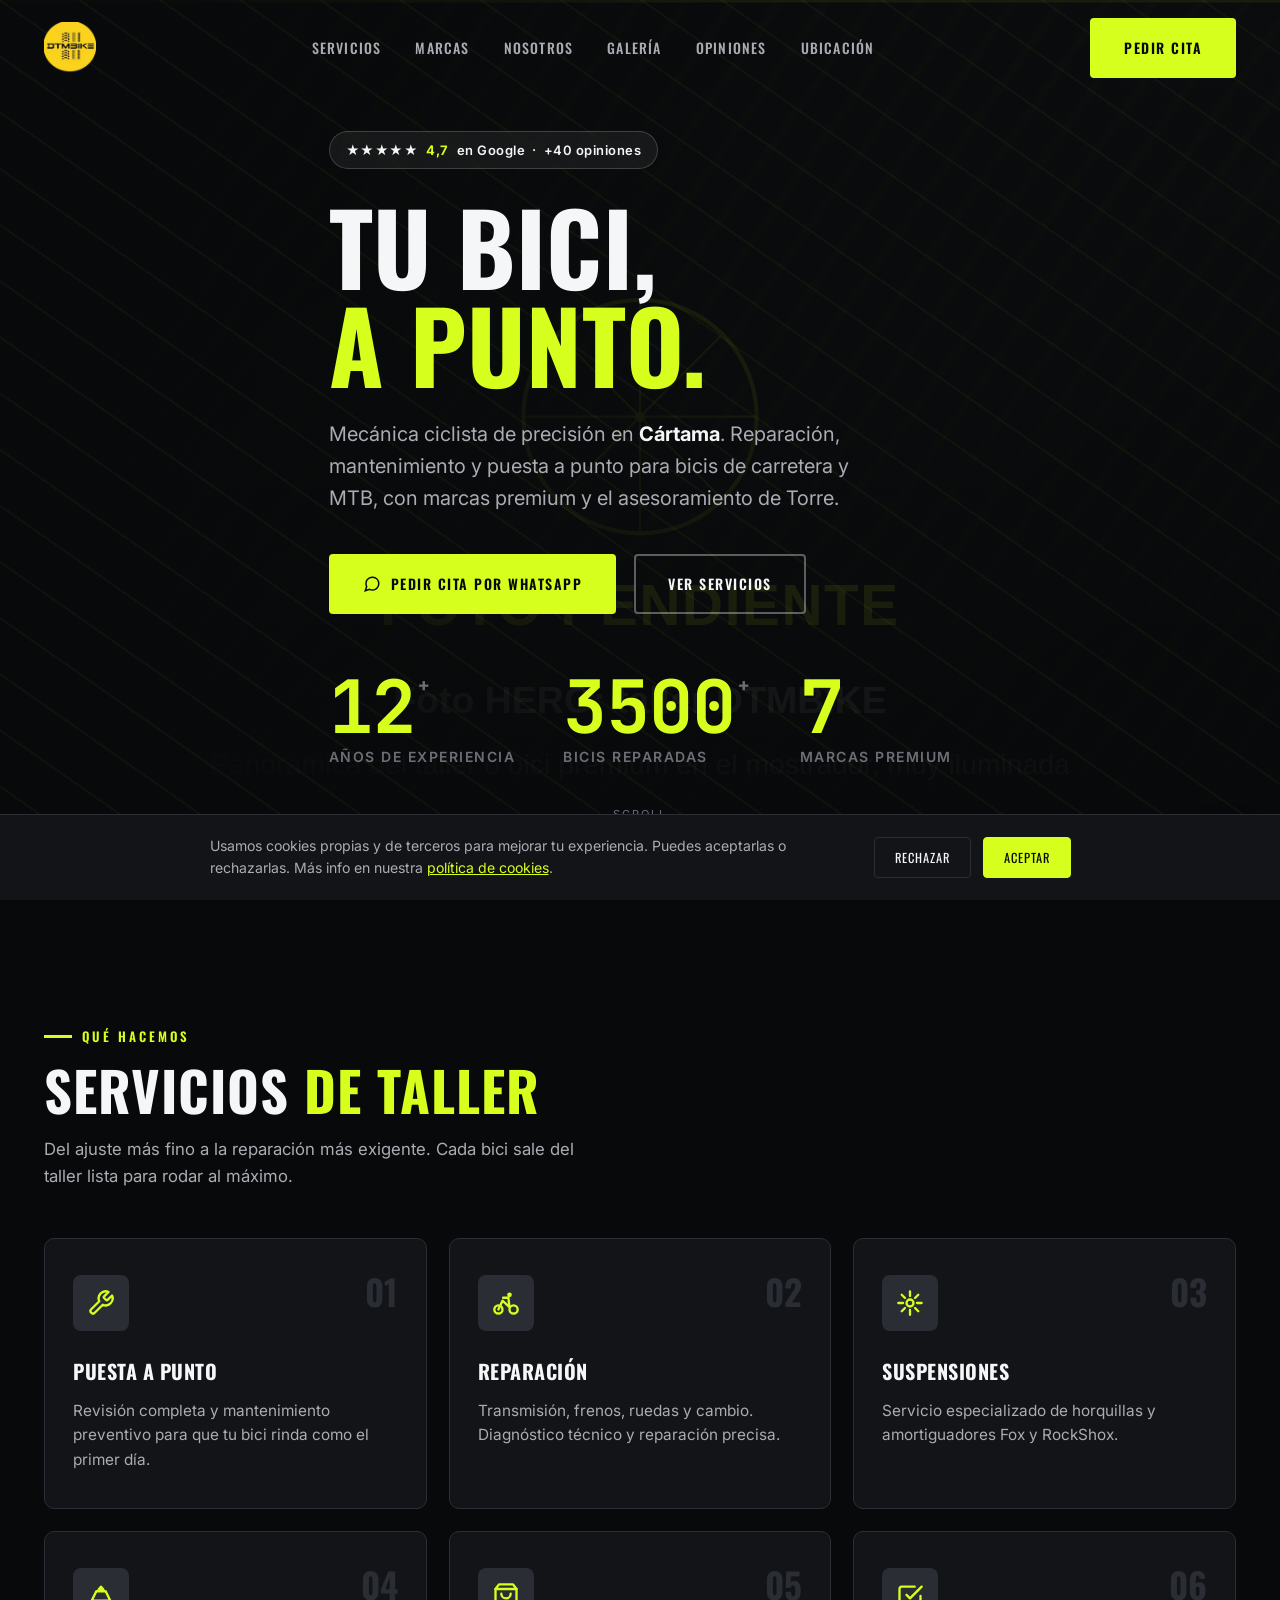
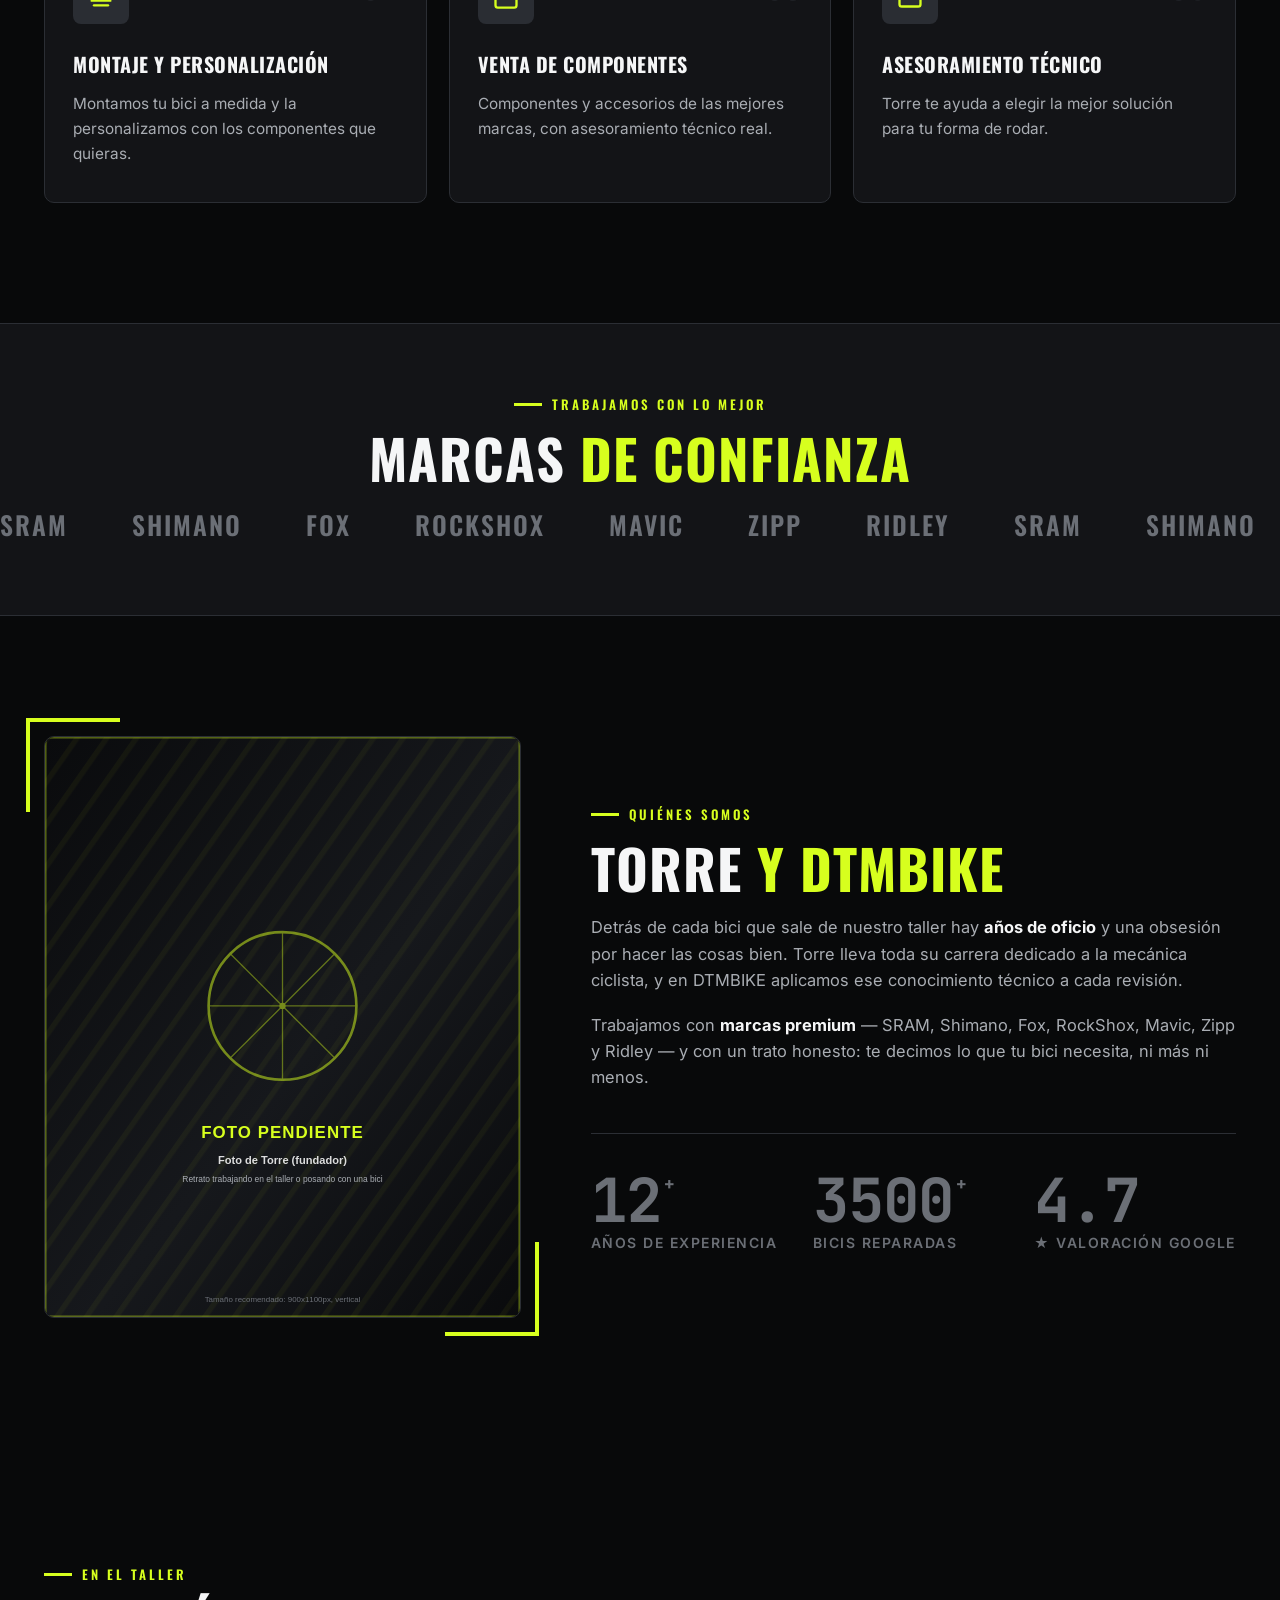
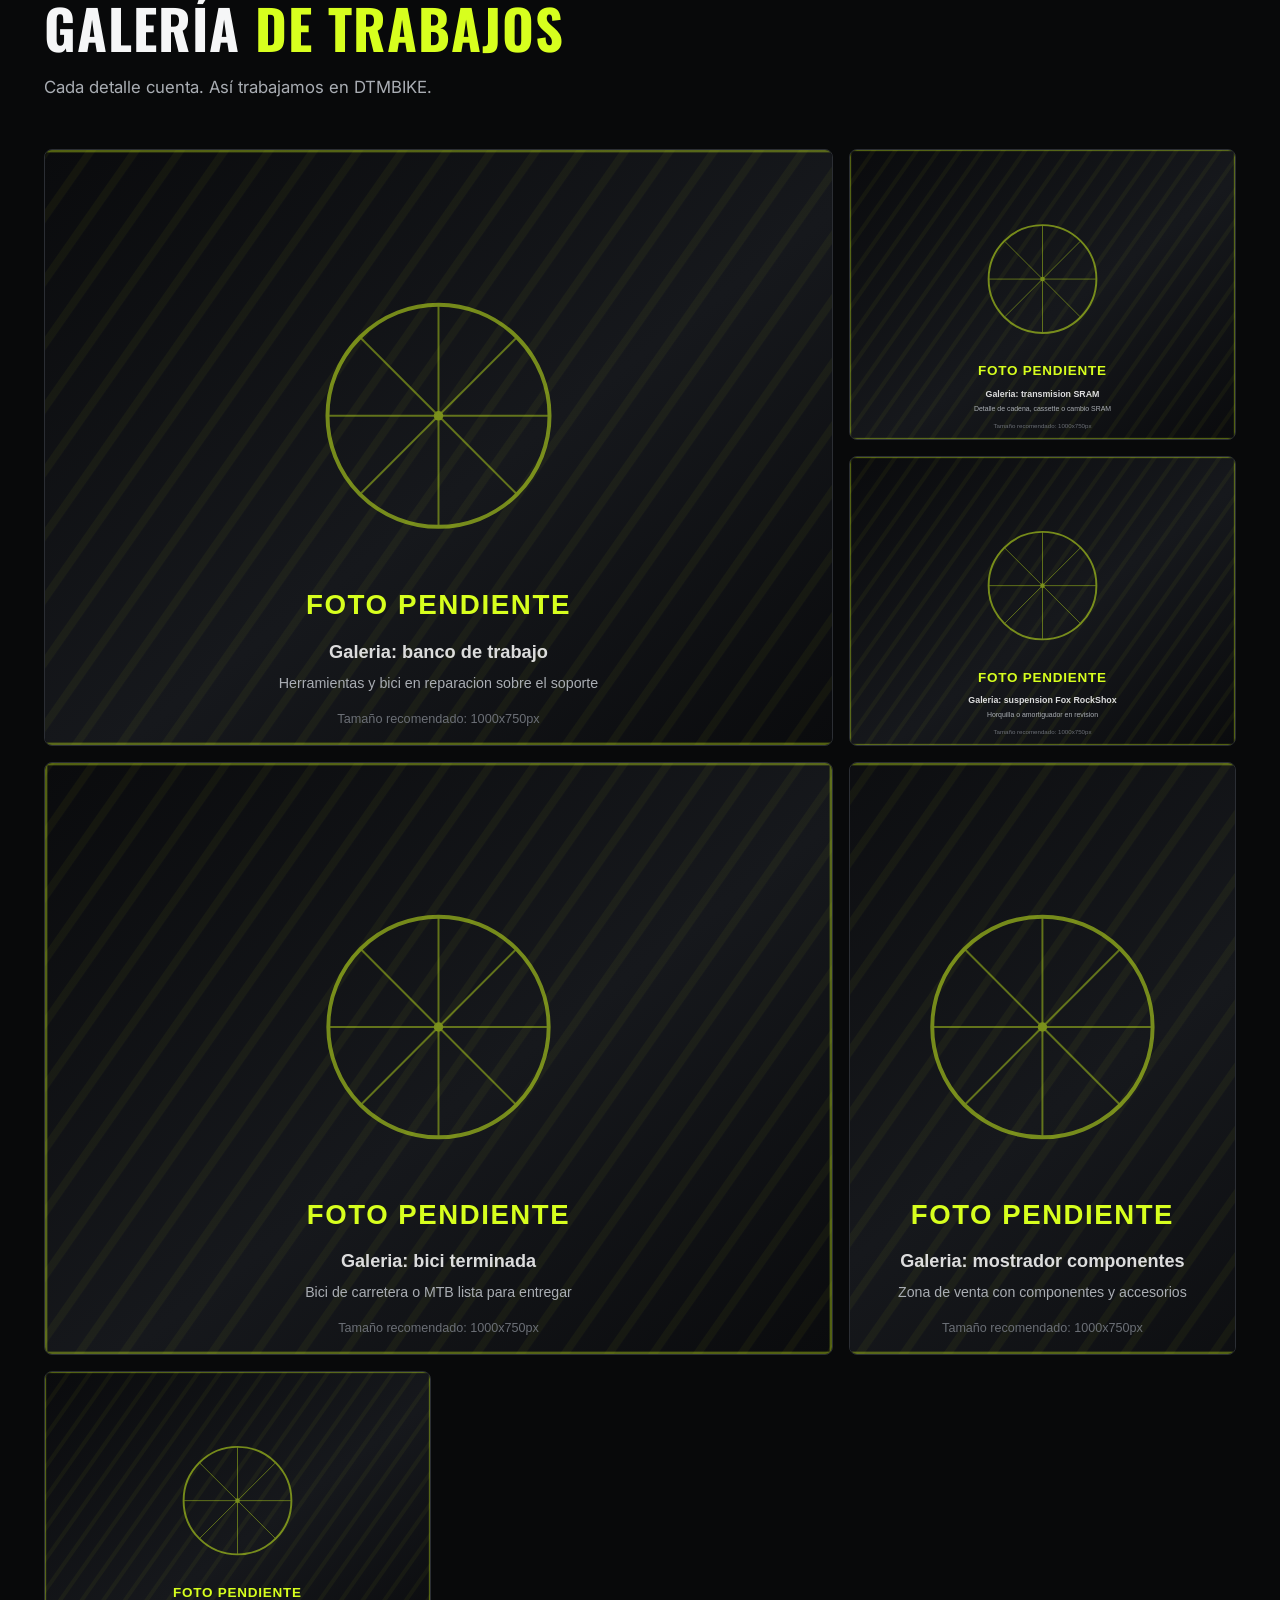
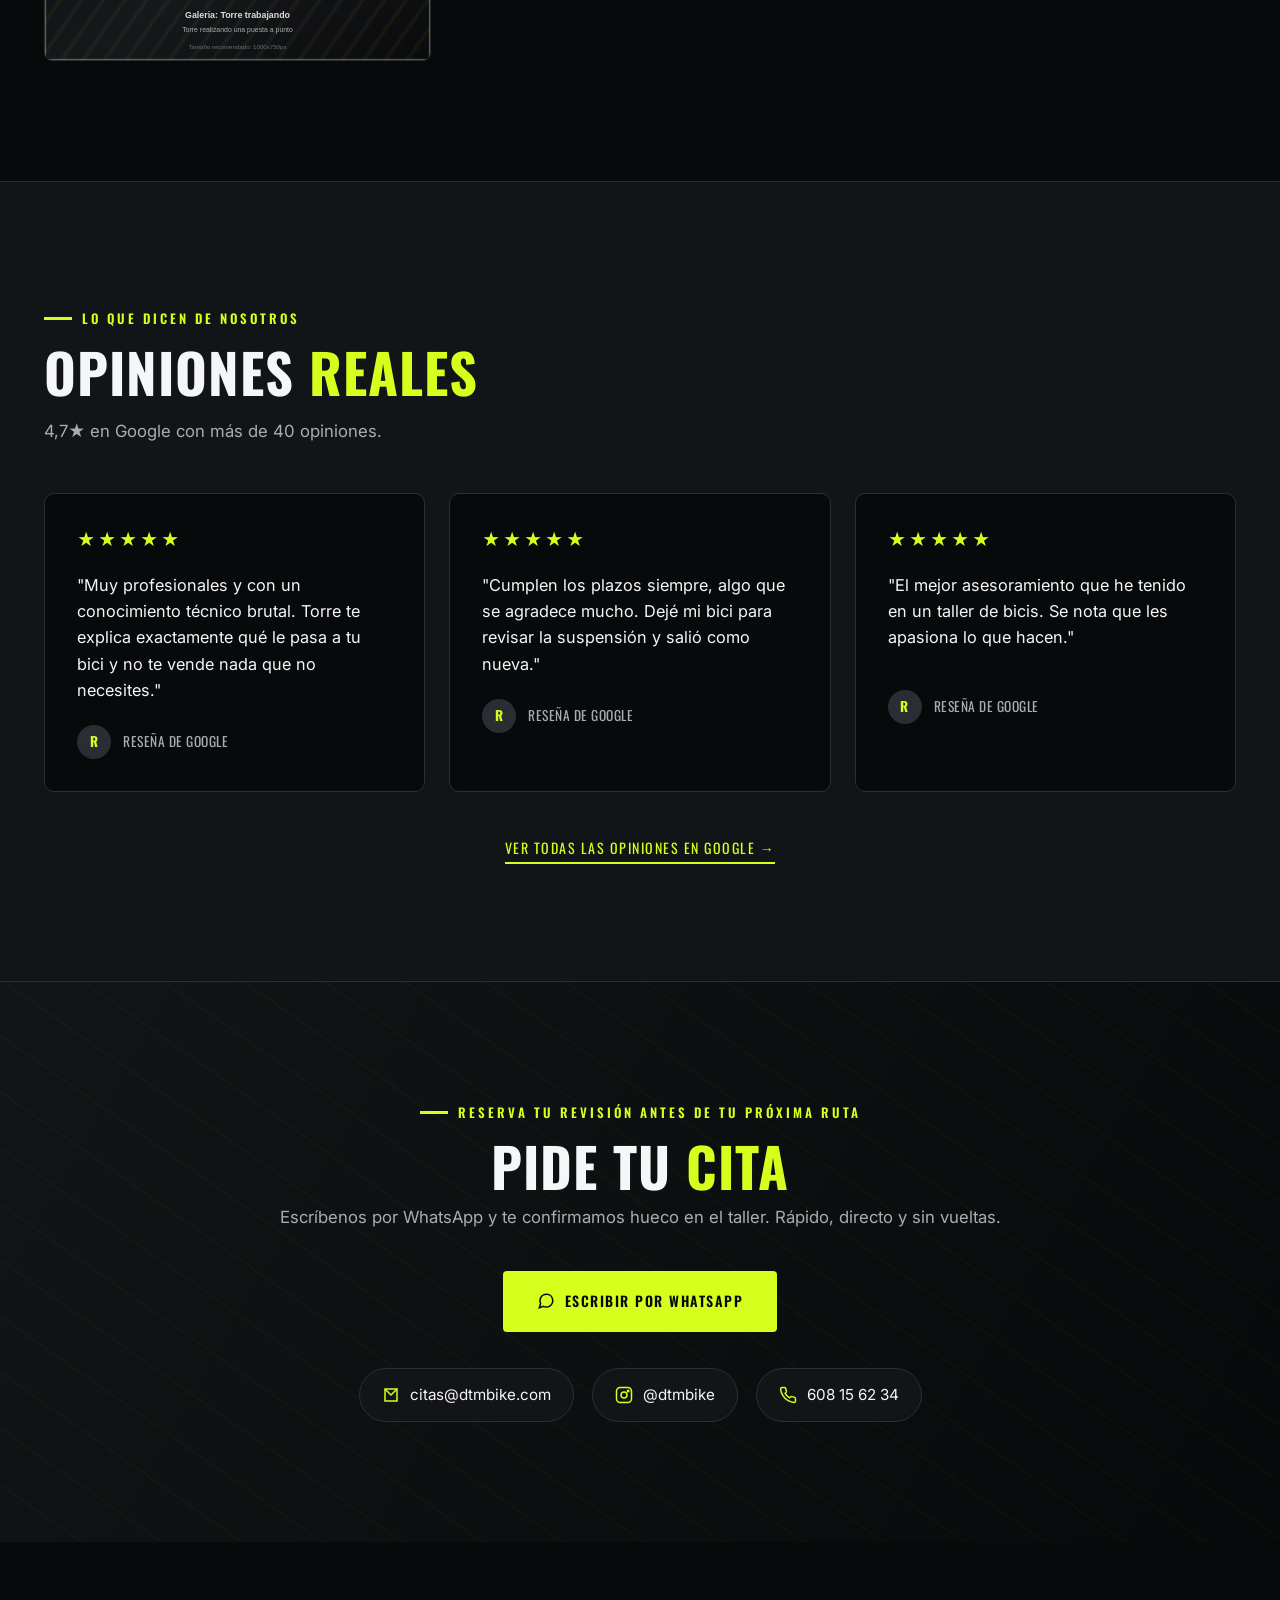
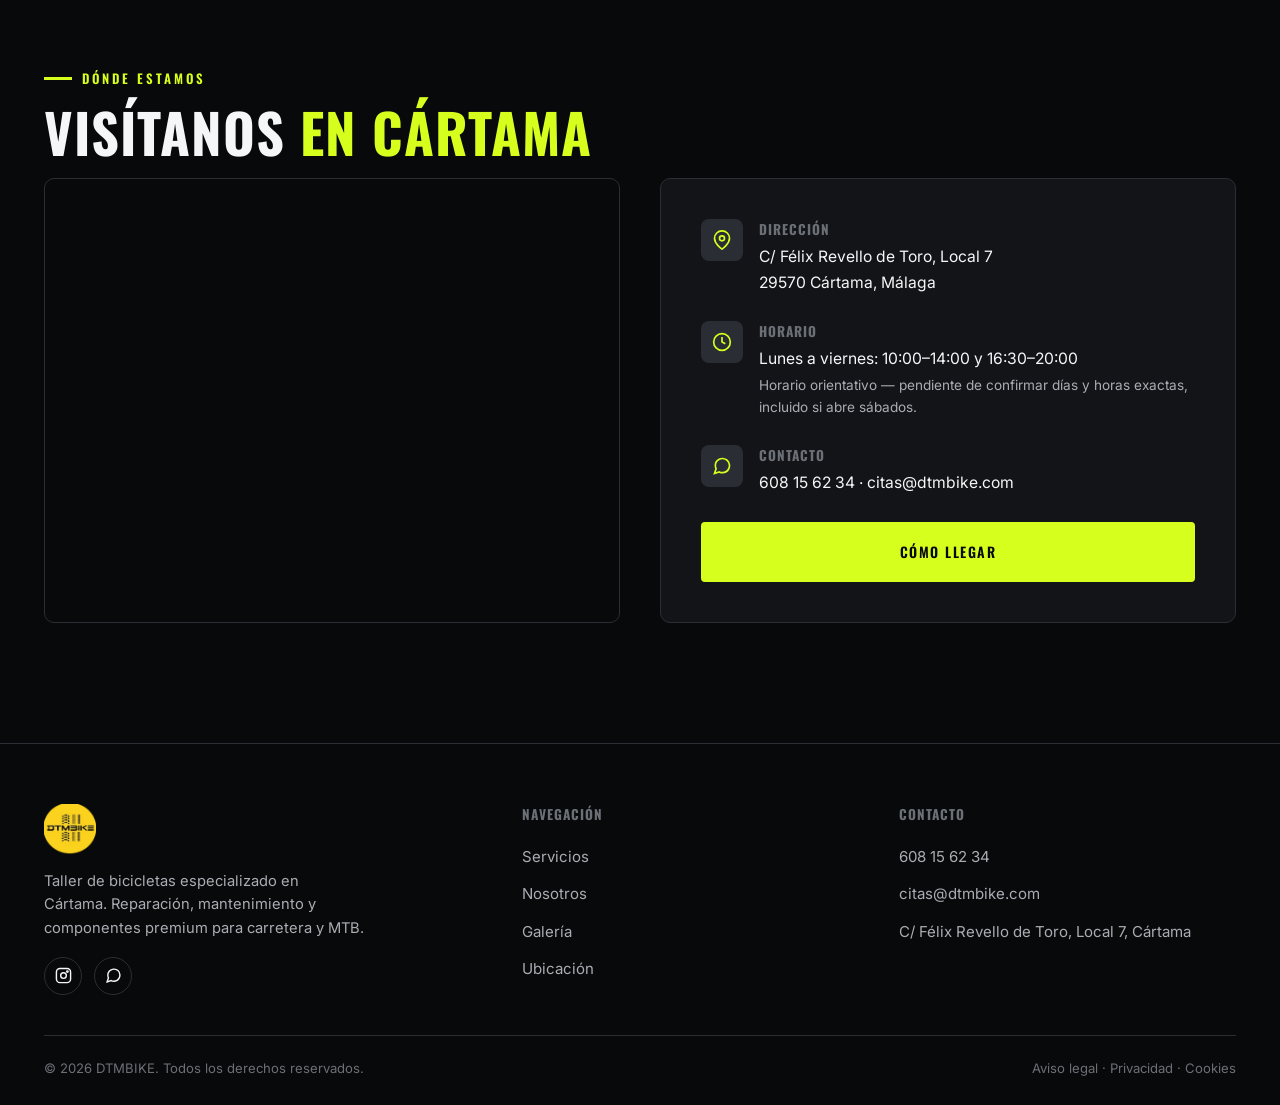
==== commit 3548e70e: "Agrandar solo los numeros de los contadores, no el signo + El "+" se separa en su propio span con ta" ====
--- a/index.html
+++ b/index.html
@@ -123,11 +123,11 @@
 
     <div class="hero-stats">
       <div class="hero-stat">
-        <strong><span class="counter accent-num" data-target="12">0</span>+</strong>
+        <strong><span class="counter accent-num" data-target="12">0</span><span class="plus">+</span></strong>
         <span>Años de experiencia</span>
       </div>
       <div class="hero-stat">
-        <strong><span class="counter accent-num" data-target="3500">0</span>+</strong>
+        <strong><span class="counter accent-num" data-target="3500">0</span><span class="plus">+</span></strong>
         <span>Bicis reparadas</span>
       </div>
       <div class="hero-stat">
@@ -280,11 +280,11 @@
 
         <div class="about-stats">
           <div class="stat-block">
-            <strong><span class="counter" data-target="12">0</span>+</strong>
+            <strong><span class="counter" data-target="12">0</span><span class="plus">+</span></strong>
             <span>Años de experiencia</span>
           </div>
           <div class="stat-block">
-            <strong><span class="counter" data-target="3500">0</span>+</strong>
+            <strong><span class="counter" data-target="3500">0</span><span class="plus">+</span></strong>
             <span>Bicis reparadas</span>
           </div>
           <div class="stat-block">
--- a/css/style.css
+++ b/css/style.css
@@ -346,17 +346,28 @@
 }
 
 .hero-stat strong {
-  display: block;
+  display: flex;
+  align-items: flex-start;
+  gap: 3px;
+  color: var(--white);
+  line-height: 1;
+}
+
+.hero-stat strong .accent-num {
   font-family: var(--font-mono);
   font-weight: 700;
-  font-size: clamp(2.6rem, 5vw, 3.6rem);
+  font-size: clamp(3.2rem, 6.5vw, 4.6rem);
   font-variant-numeric: tabular-nums;
-  color: var(--white);
-  line-height: 1;
   letter-spacing: -1px;
-}
-
-.hero-stat strong .accent-num { color: var(--accent); }
+  color: var(--accent);
+}
+
+.hero-stat strong .plus {
+  font-family: var(--font-mono);
+  font-weight: 700;
+  font-size: 1.2rem;
+  margin-top: 6px;
+}
 
 .hero-stat span {
   font-size: 14px;
@@ -576,14 +587,26 @@
 }
 
 .stat-block strong {
+  display: flex;
+  align-items: flex-start;
+  gap: 3px;
+  color: var(--accent);
+  line-height: 1;
+}
+
+.stat-block strong .counter {
   font-family: var(--font-mono);
   font-weight: 700;
-  font-size: clamp(2.4rem, 4.5vw, 3.2rem);
+  font-size: clamp(2.8rem, 5.5vw, 3.8rem);
   font-variant-numeric: tabular-nums;
-  color: var(--accent);
-  display: block;
-  line-height: 1;
   letter-spacing: -1px;
+}
+
+.stat-block strong .plus {
+  font-family: var(--font-mono);
+  font-weight: 700;
+  font-size: 1.1rem;
+  margin-top: 5px;
 }
 
 .stat-block span {
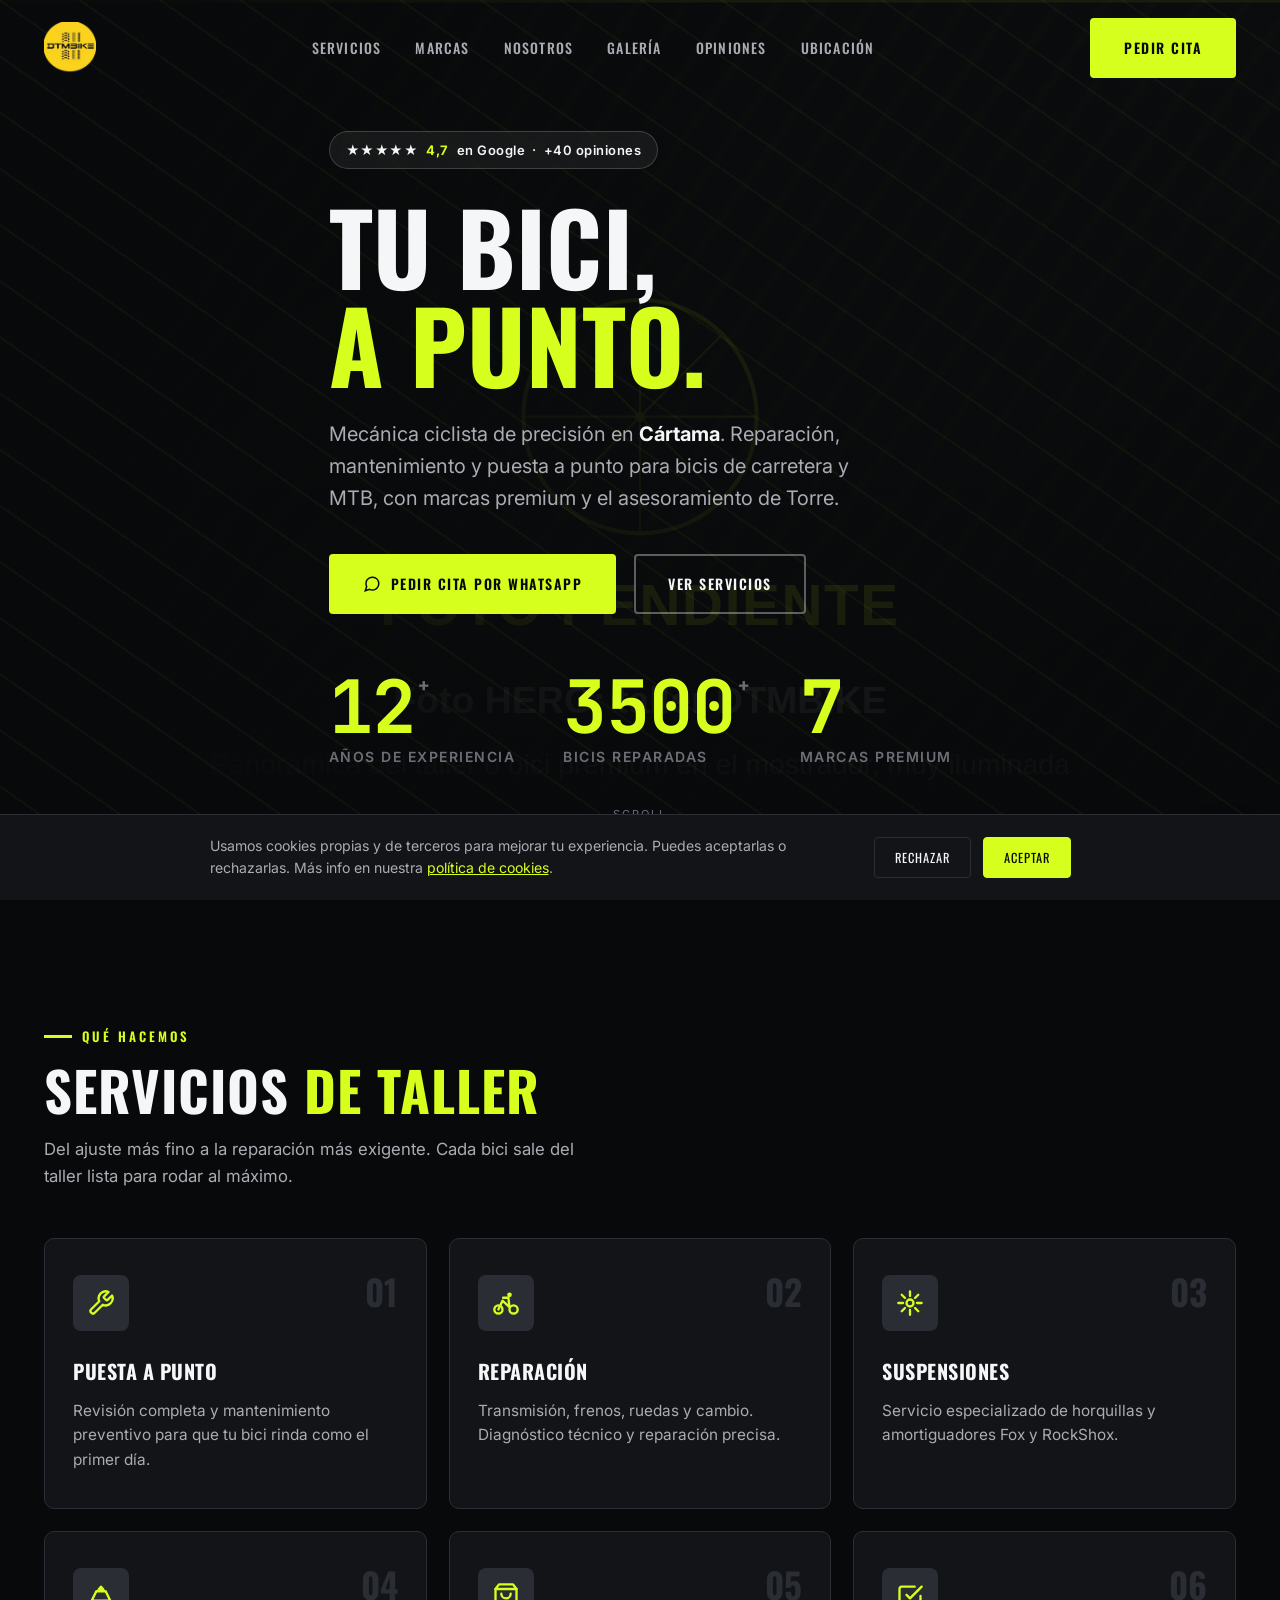
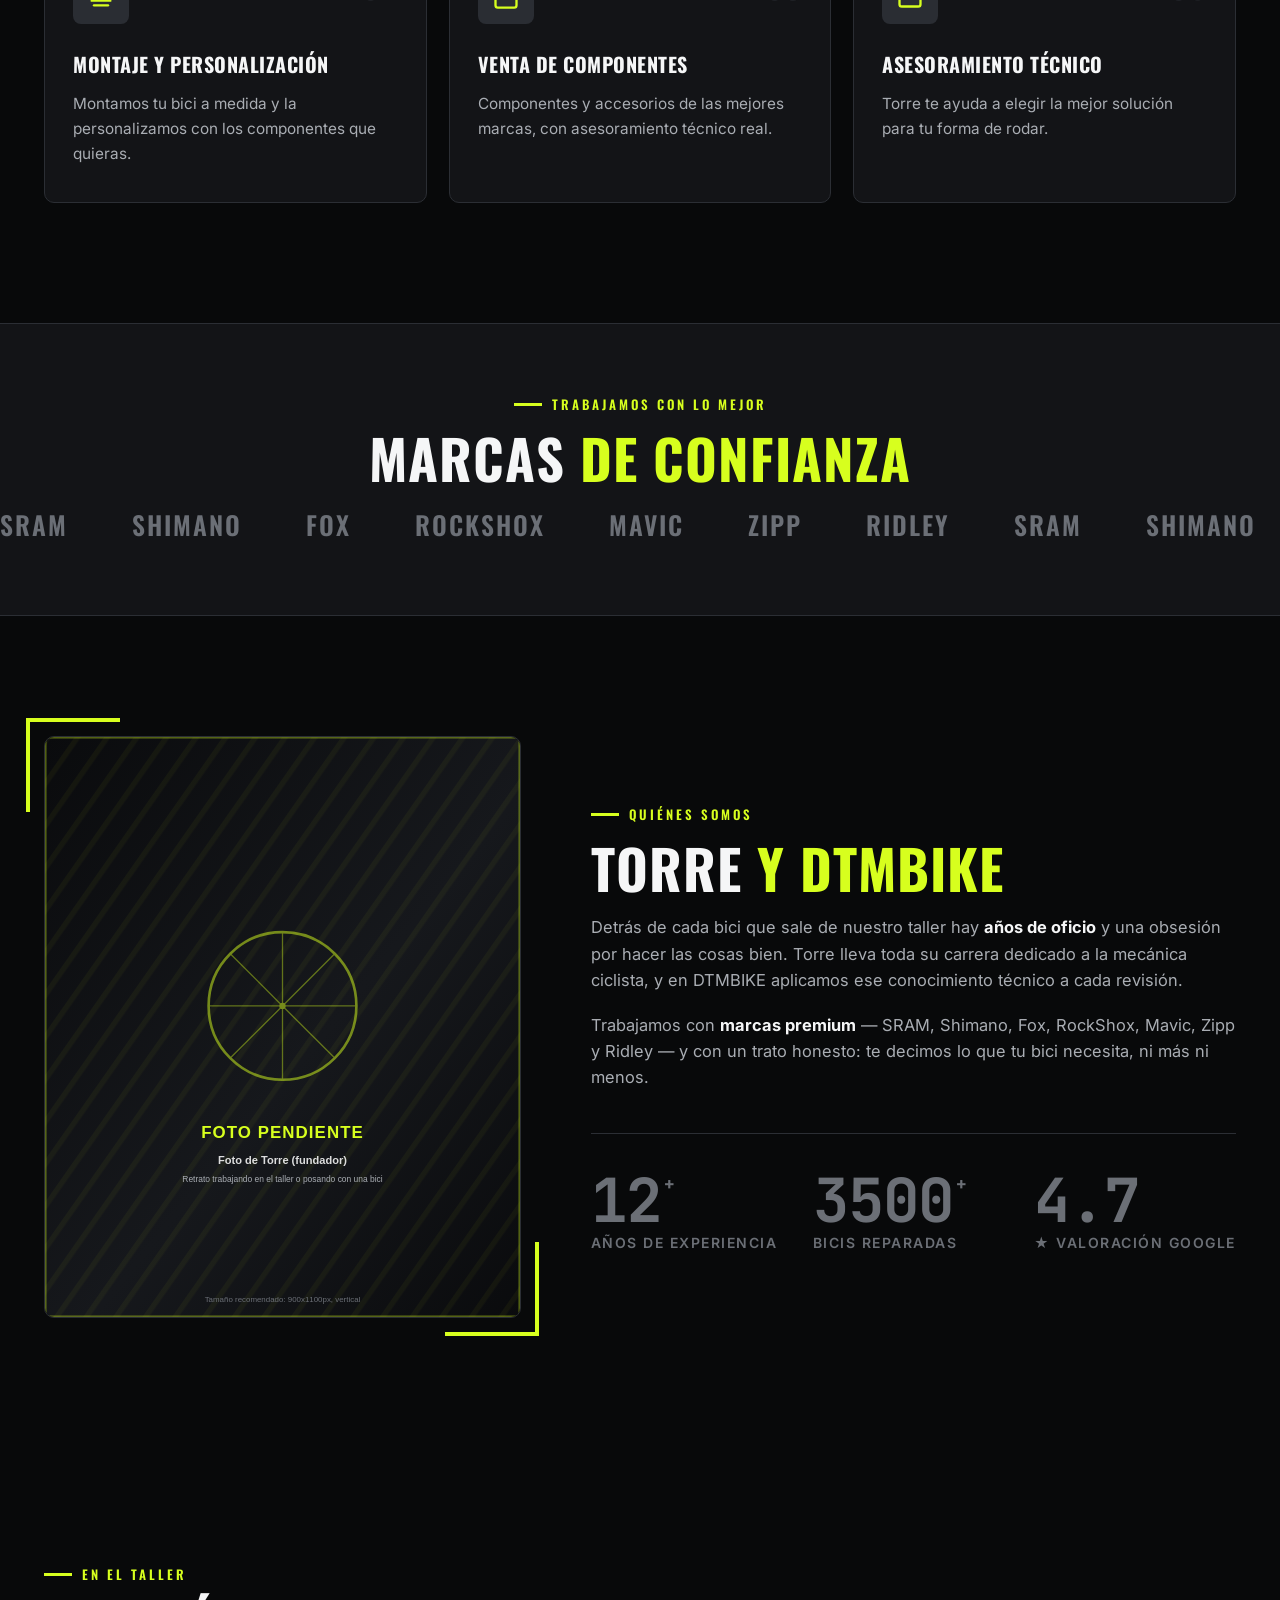
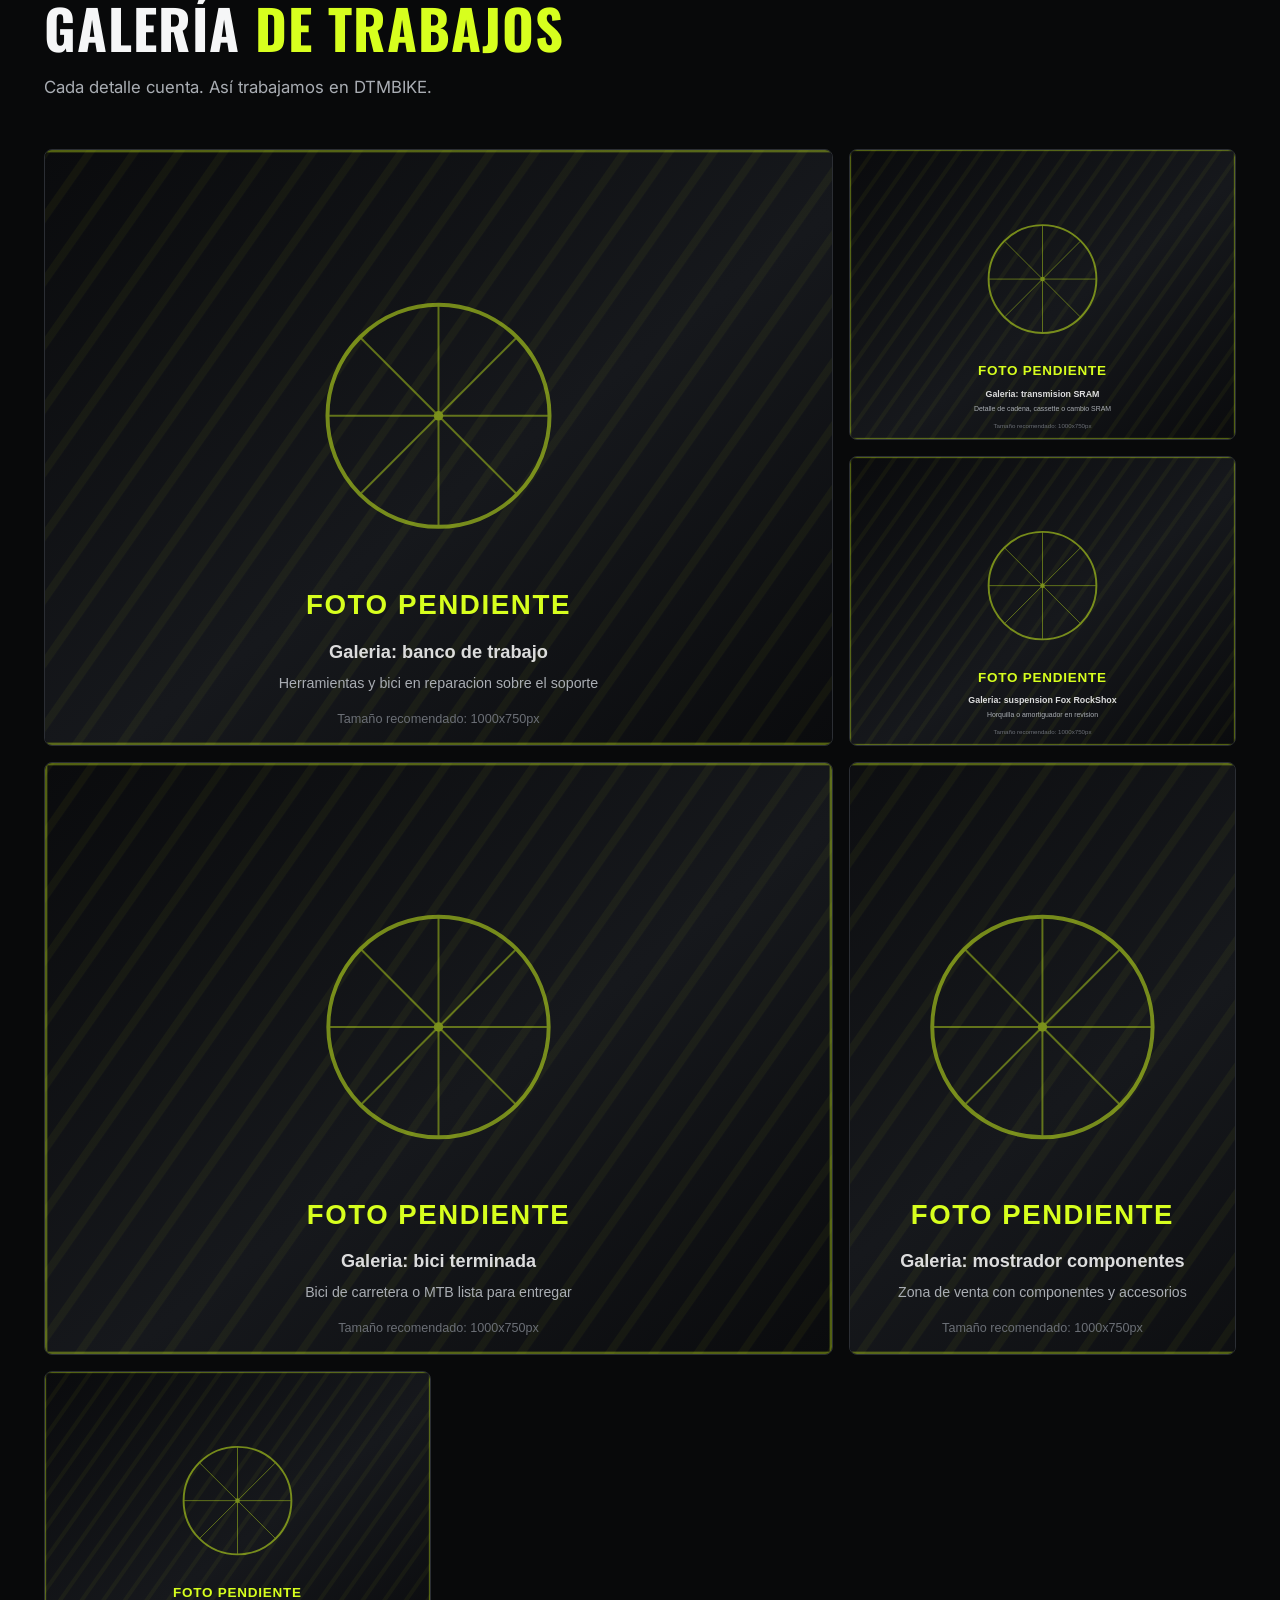
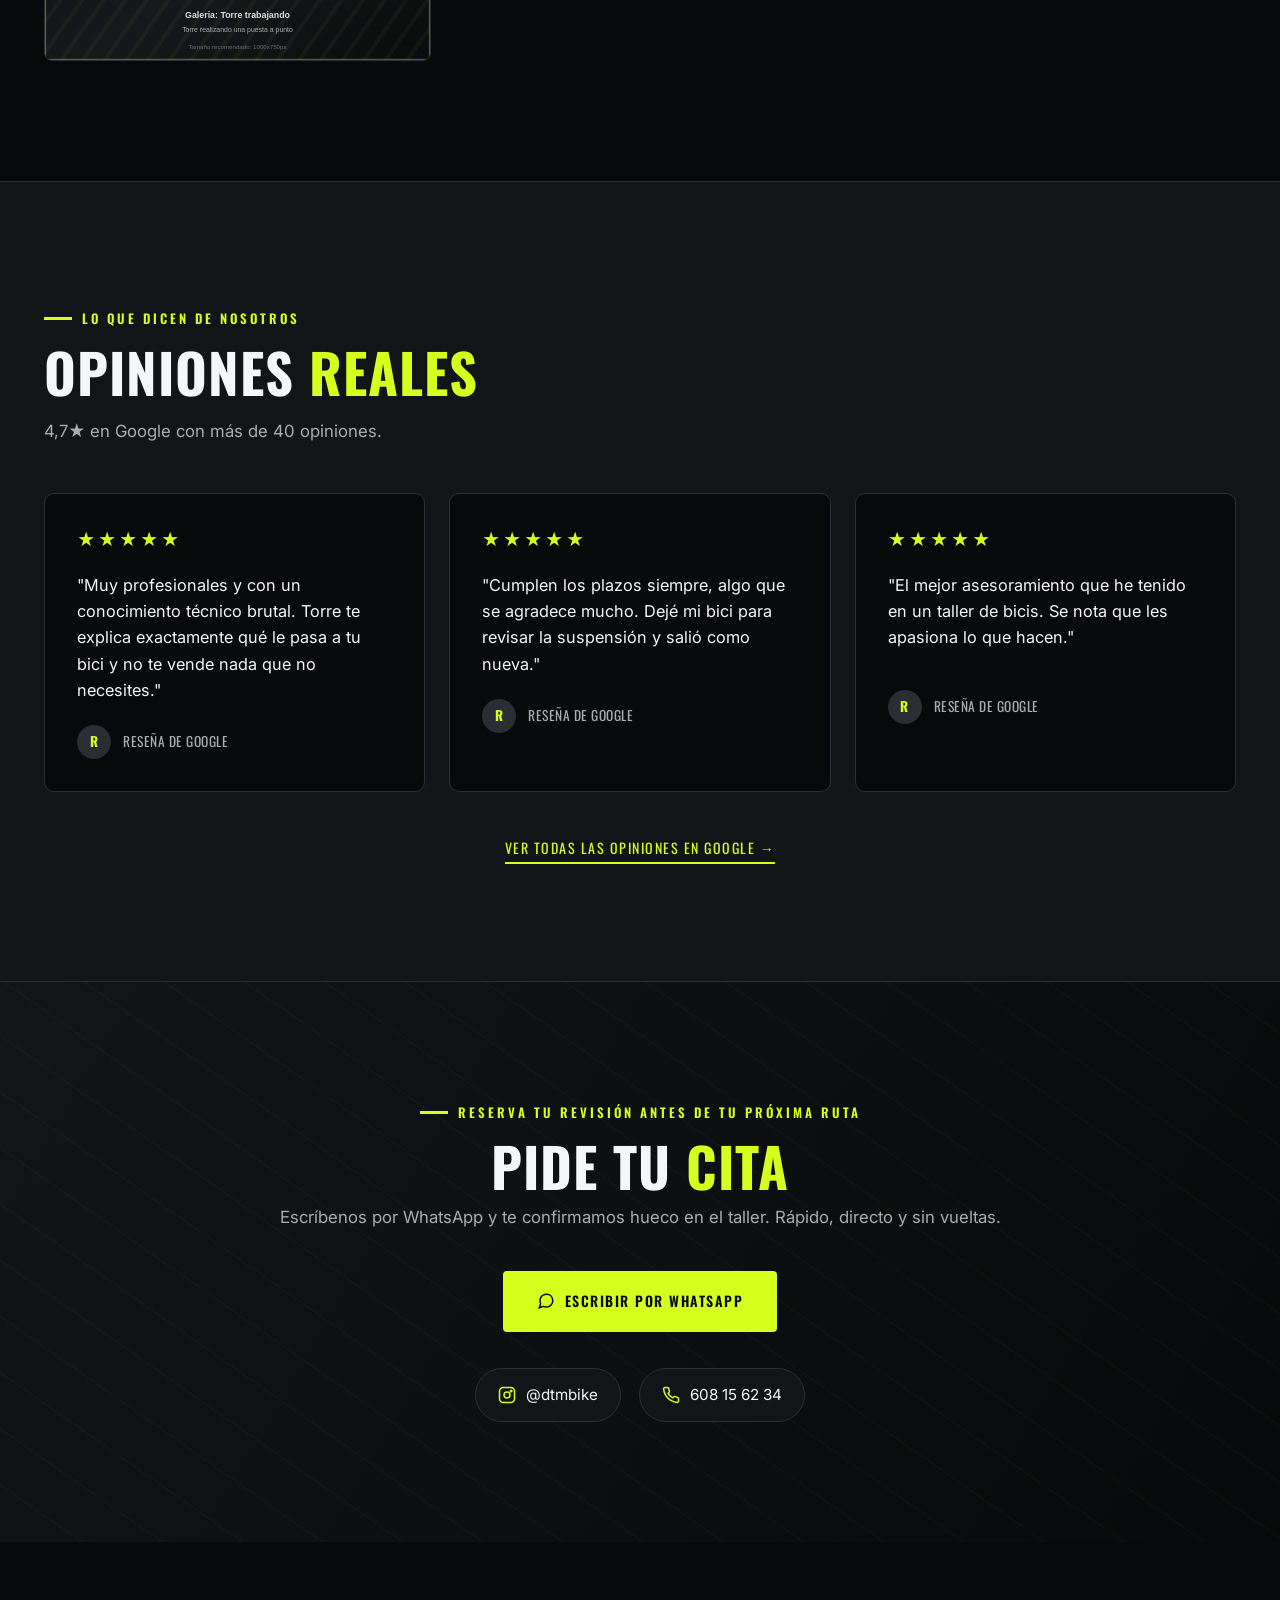
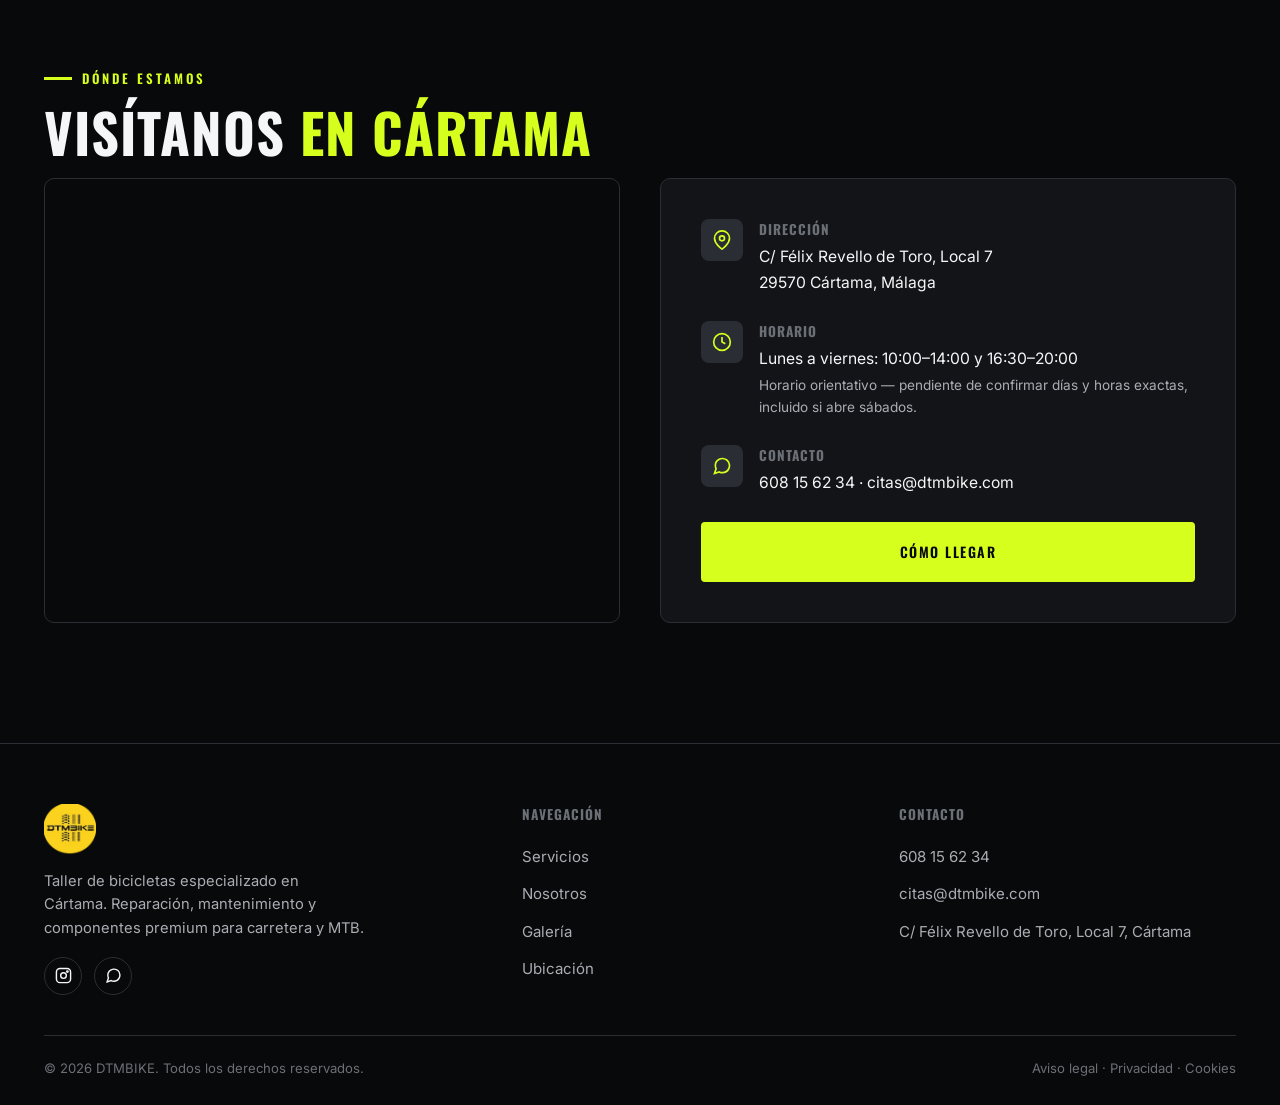
==== commit beb69790: "Quitar el chip de email en la seccion de cita Se mantiene el email en el footer y en ubicacion; en "" ====
--- a/index.html
+++ b/index.html
@@ -379,10 +379,6 @@
       </a>
 
       <div class="cta-channels">
-        <a href="mailto:citas@dtmbike.com" class="cta-channel">
-          <svg viewBox="0 0 24 24" fill="none" stroke="currentColor" stroke-width="2"><path d="M4 4h16v16H4z"/><path d="m4 4 8 8 8-8"/></svg>
-          citas@dtmbike.com
-        </a>
         <a href="https://www.instagram.com/dtmbike" target="_blank" rel="noopener" class="cta-channel">
           <svg viewBox="0 0 24 24" fill="none" stroke="currentColor" stroke-width="2"><rect x="2" y="2" width="20" height="20" rx="5"/><circle cx="12" cy="12" r="4"/><circle cx="17.5" cy="6.5" r="1"/></svg>
           @dtmbike
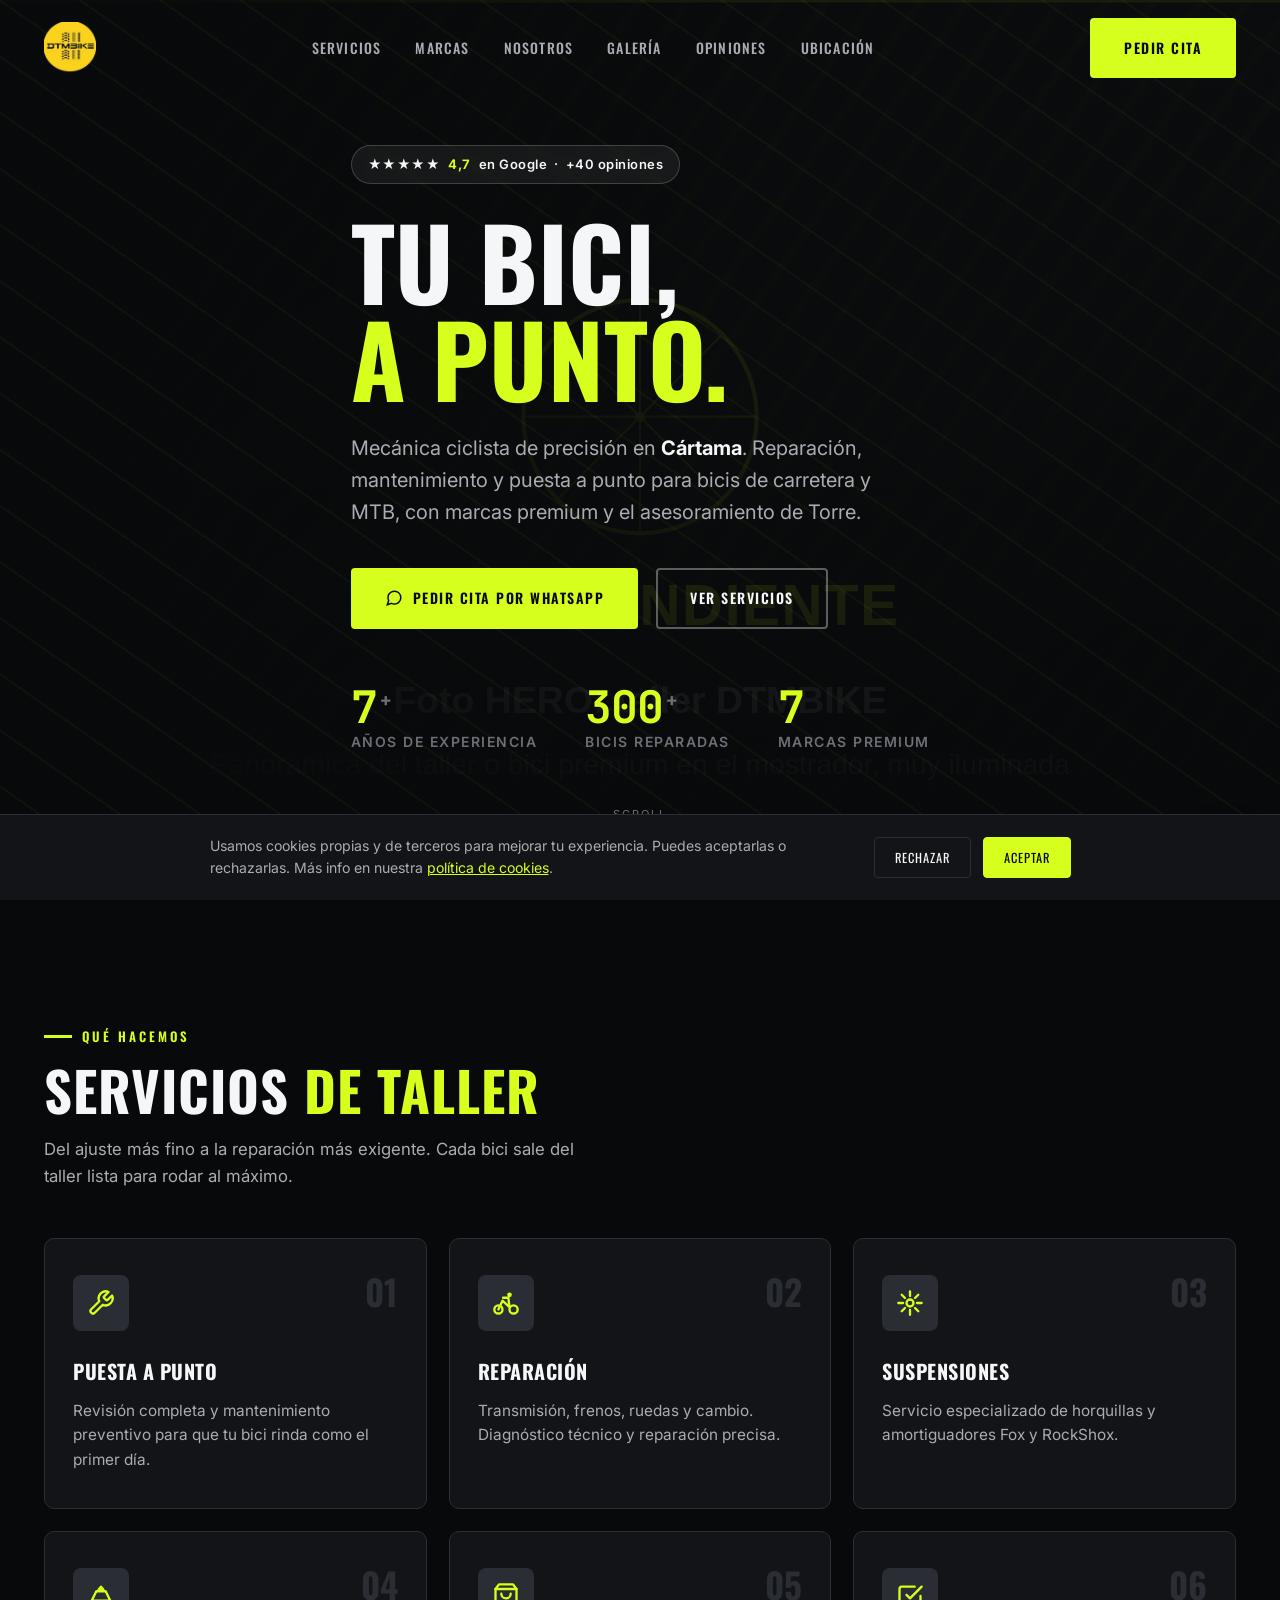
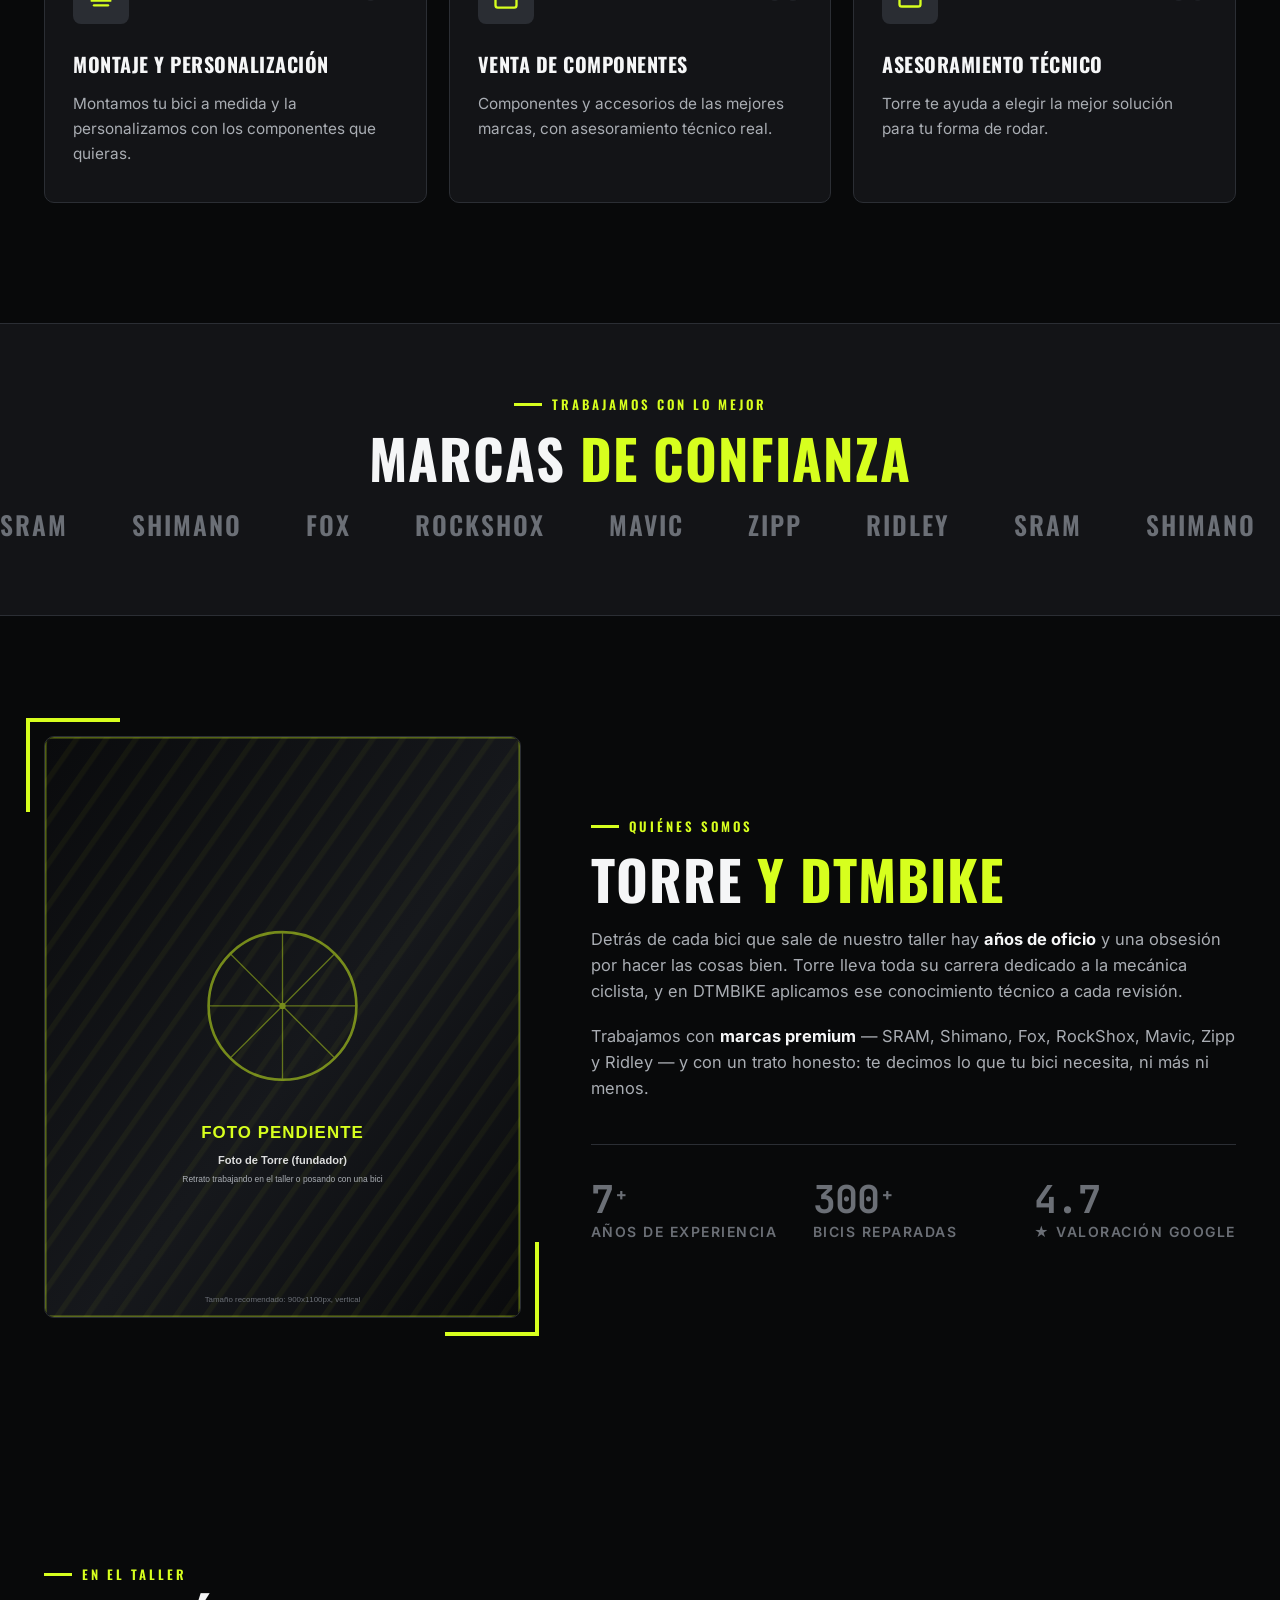
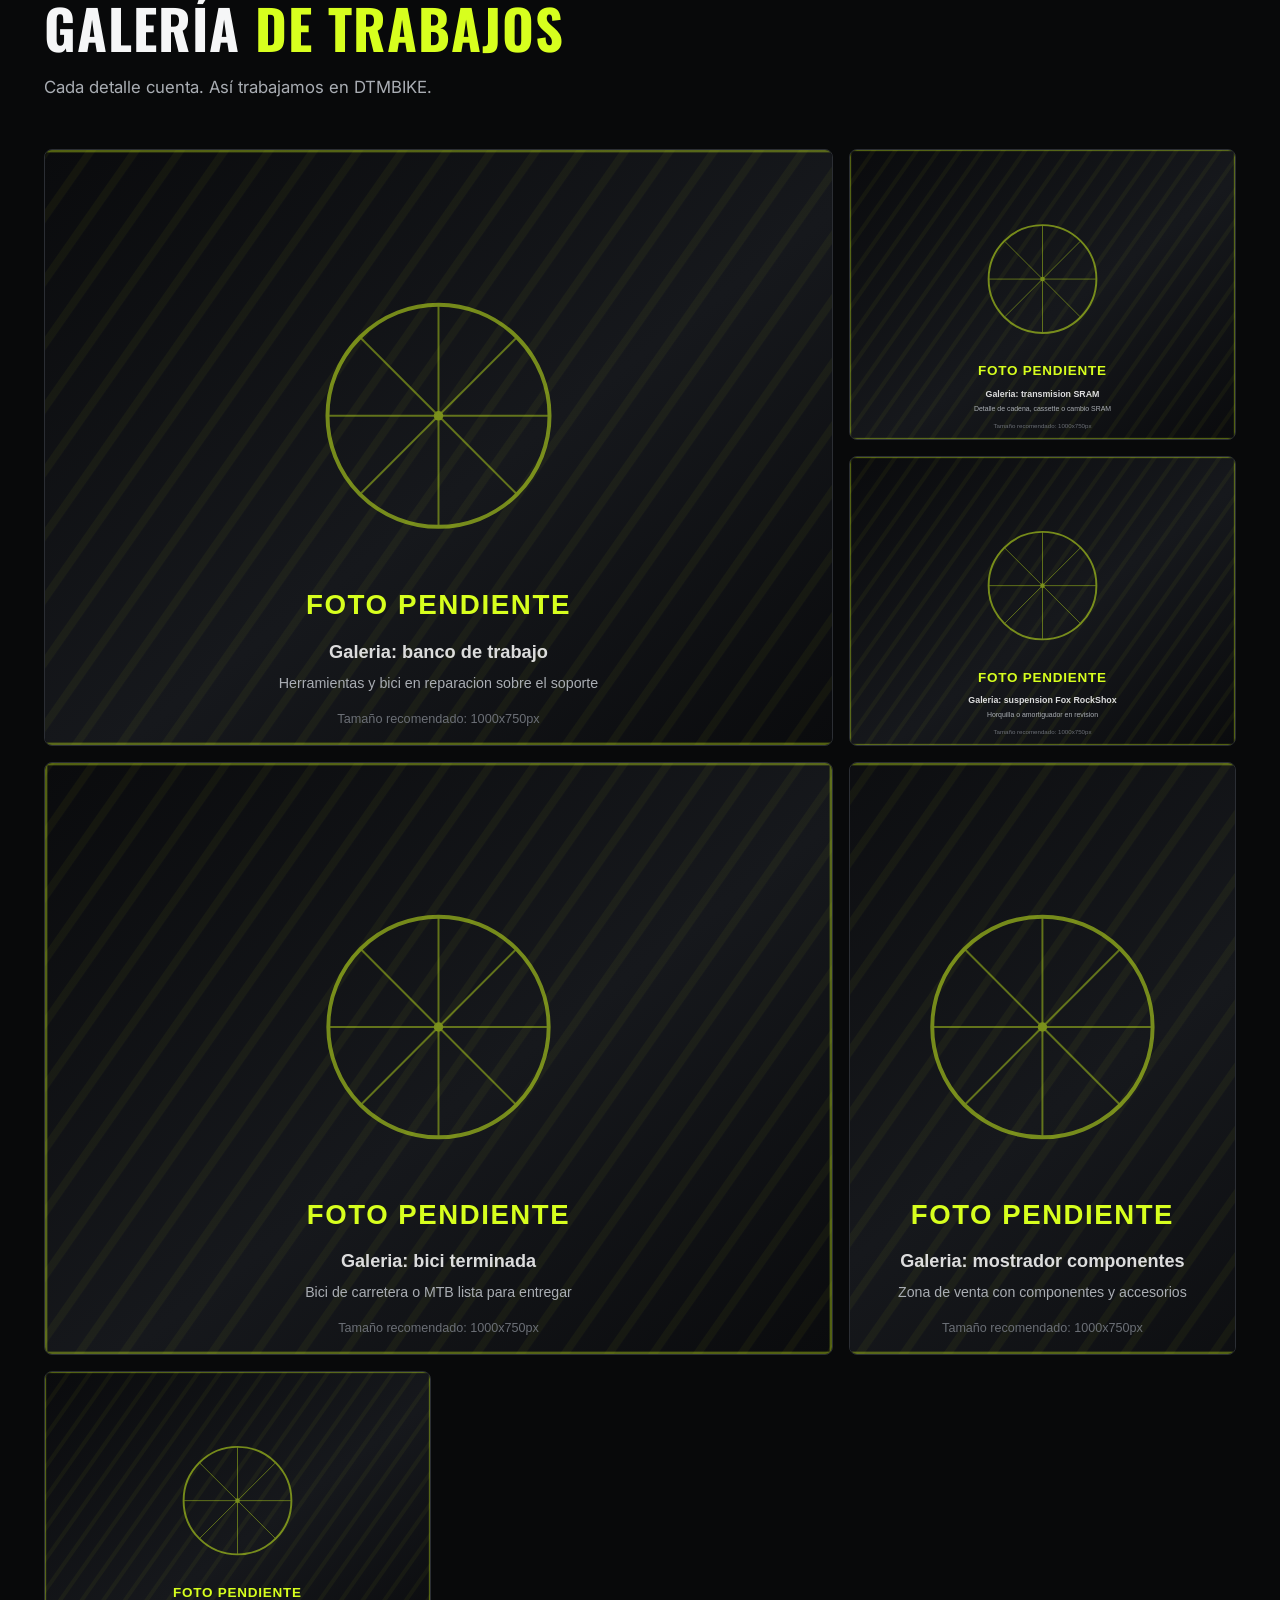
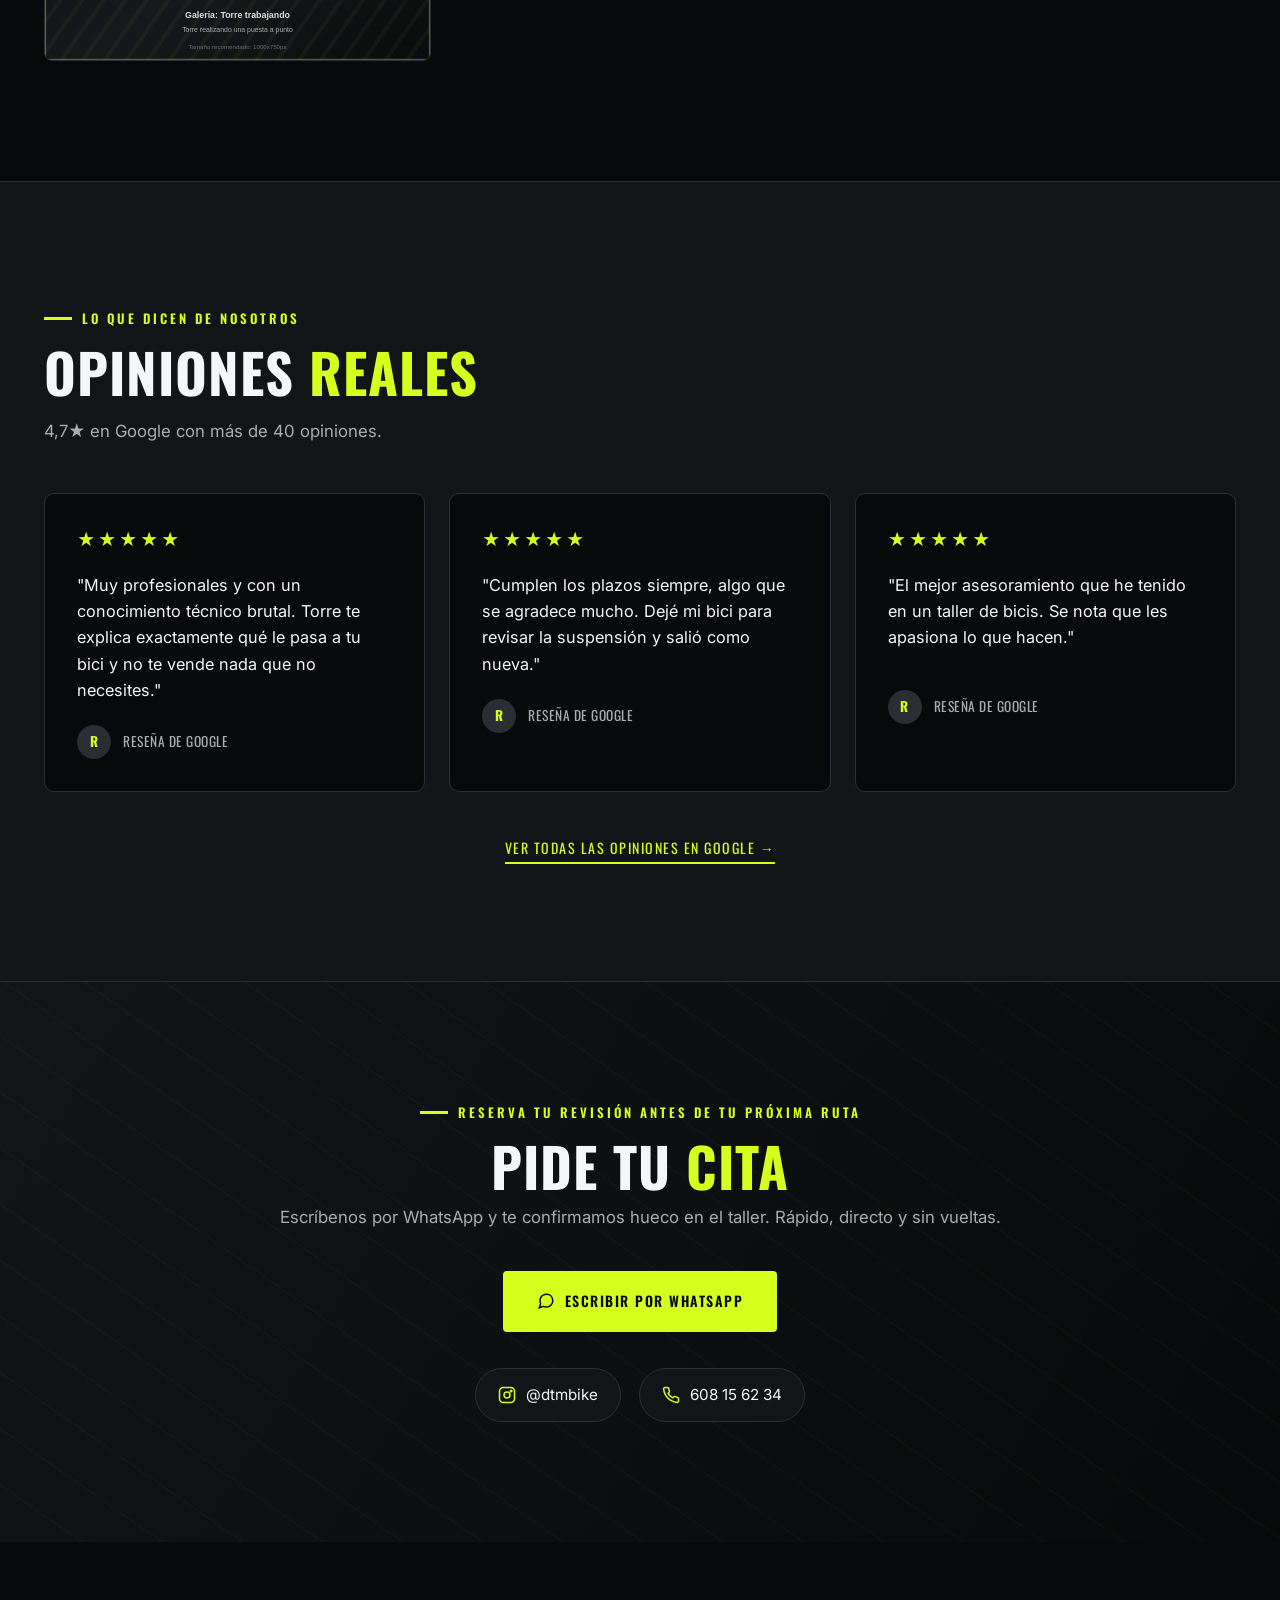
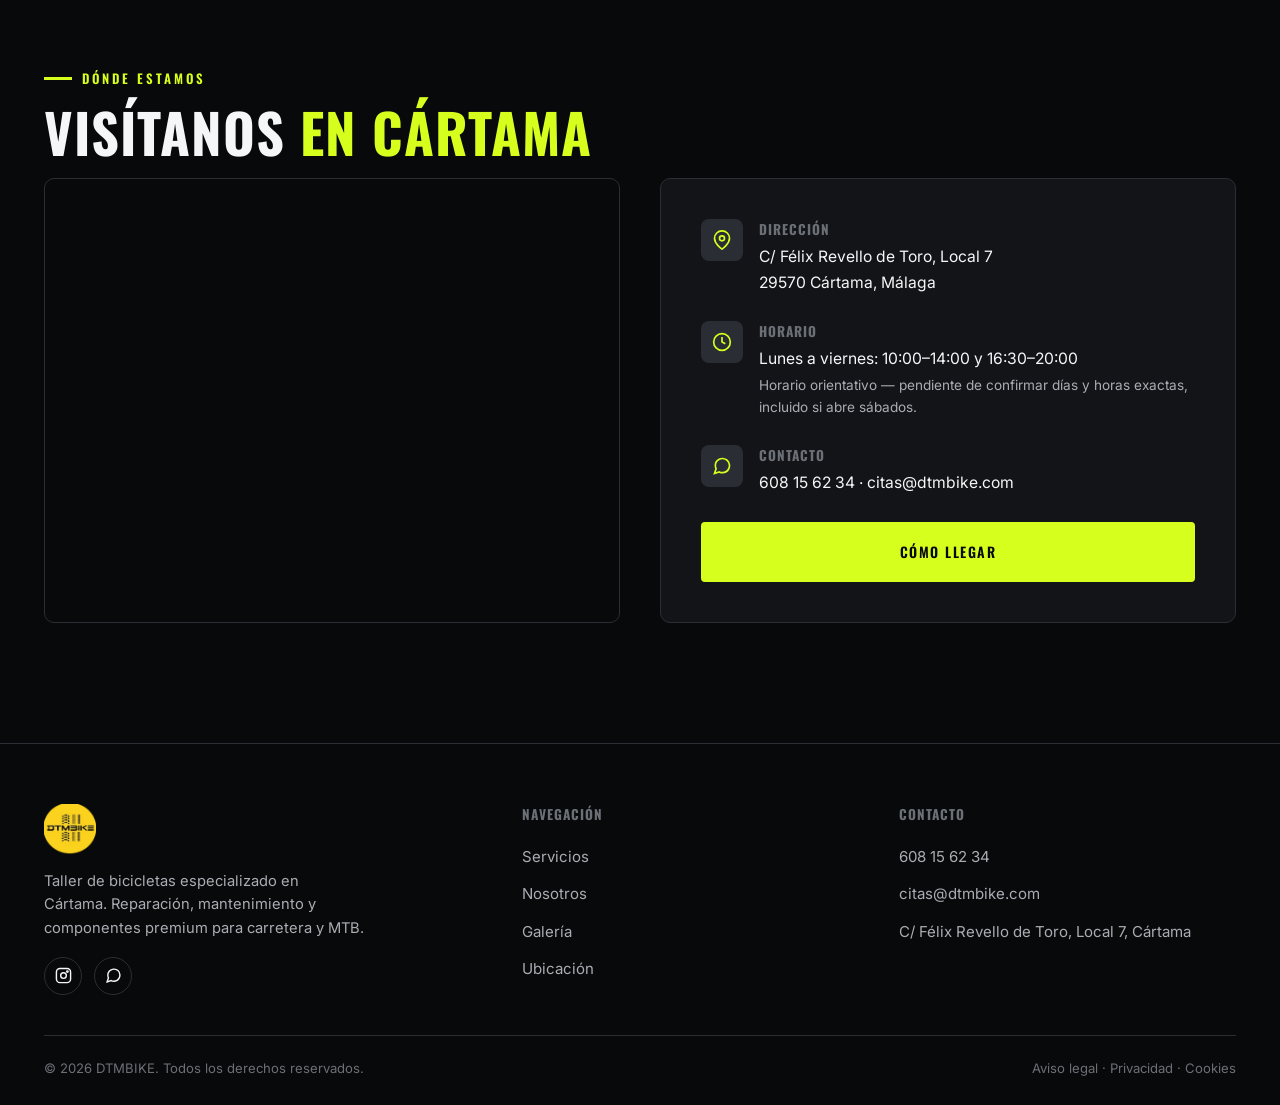
==== commit 44965837: "Reducir tamanio de los contadores y actualizar cifras Numeros mas moderados (no tan grandes como ant" ====
--- a/index.html
+++ b/index.html
@@ -123,11 +123,11 @@
 
     <div class="hero-stats">
       <div class="hero-stat">
-        <strong><span class="counter accent-num" data-target="12">0</span><span class="plus">+</span></strong>
+        <strong><span class="counter accent-num" data-target="7">0</span><span class="plus">+</span></strong>
         <span>Años de experiencia</span>
       </div>
       <div class="hero-stat">
-        <strong><span class="counter accent-num" data-target="3500">0</span><span class="plus">+</span></strong>
+        <strong><span class="counter accent-num" data-target="300">0</span><span class="plus">+</span></strong>
         <span>Bicis reparadas</span>
       </div>
       <div class="hero-stat">
@@ -280,11 +280,11 @@
 
         <div class="about-stats">
           <div class="stat-block">
-            <strong><span class="counter" data-target="12">0</span><span class="plus">+</span></strong>
+            <strong><span class="counter" data-target="7">0</span><span class="plus">+</span></strong>
             <span>Años de experiencia</span>
           </div>
           <div class="stat-block">
-            <strong><span class="counter" data-target="3500">0</span><span class="plus">+</span></strong>
+            <strong><span class="counter" data-target="300">0</span><span class="plus">+</span></strong>
             <span>Bicis reparadas</span>
           </div>
           <div class="stat-block">
--- a/css/style.css
+++ b/css/style.css
@@ -356,7 +356,7 @@
 .hero-stat strong .accent-num {
   font-family: var(--font-mono);
   font-weight: 700;
-  font-size: clamp(3.2rem, 6.5vw, 4.6rem);
+  font-size: clamp(2.2rem, 4vw, 2.8rem);
   font-variant-numeric: tabular-nums;
   letter-spacing: -1px;
   color: var(--accent);
@@ -597,7 +597,7 @@
 .stat-block strong .counter {
   font-family: var(--font-mono);
   font-weight: 700;
-  font-size: clamp(2.8rem, 5.5vw, 3.8rem);
+  font-size: clamp(2rem, 3.5vw, 2.4rem);
   font-variant-numeric: tabular-nums;
   letter-spacing: -1px;
 }
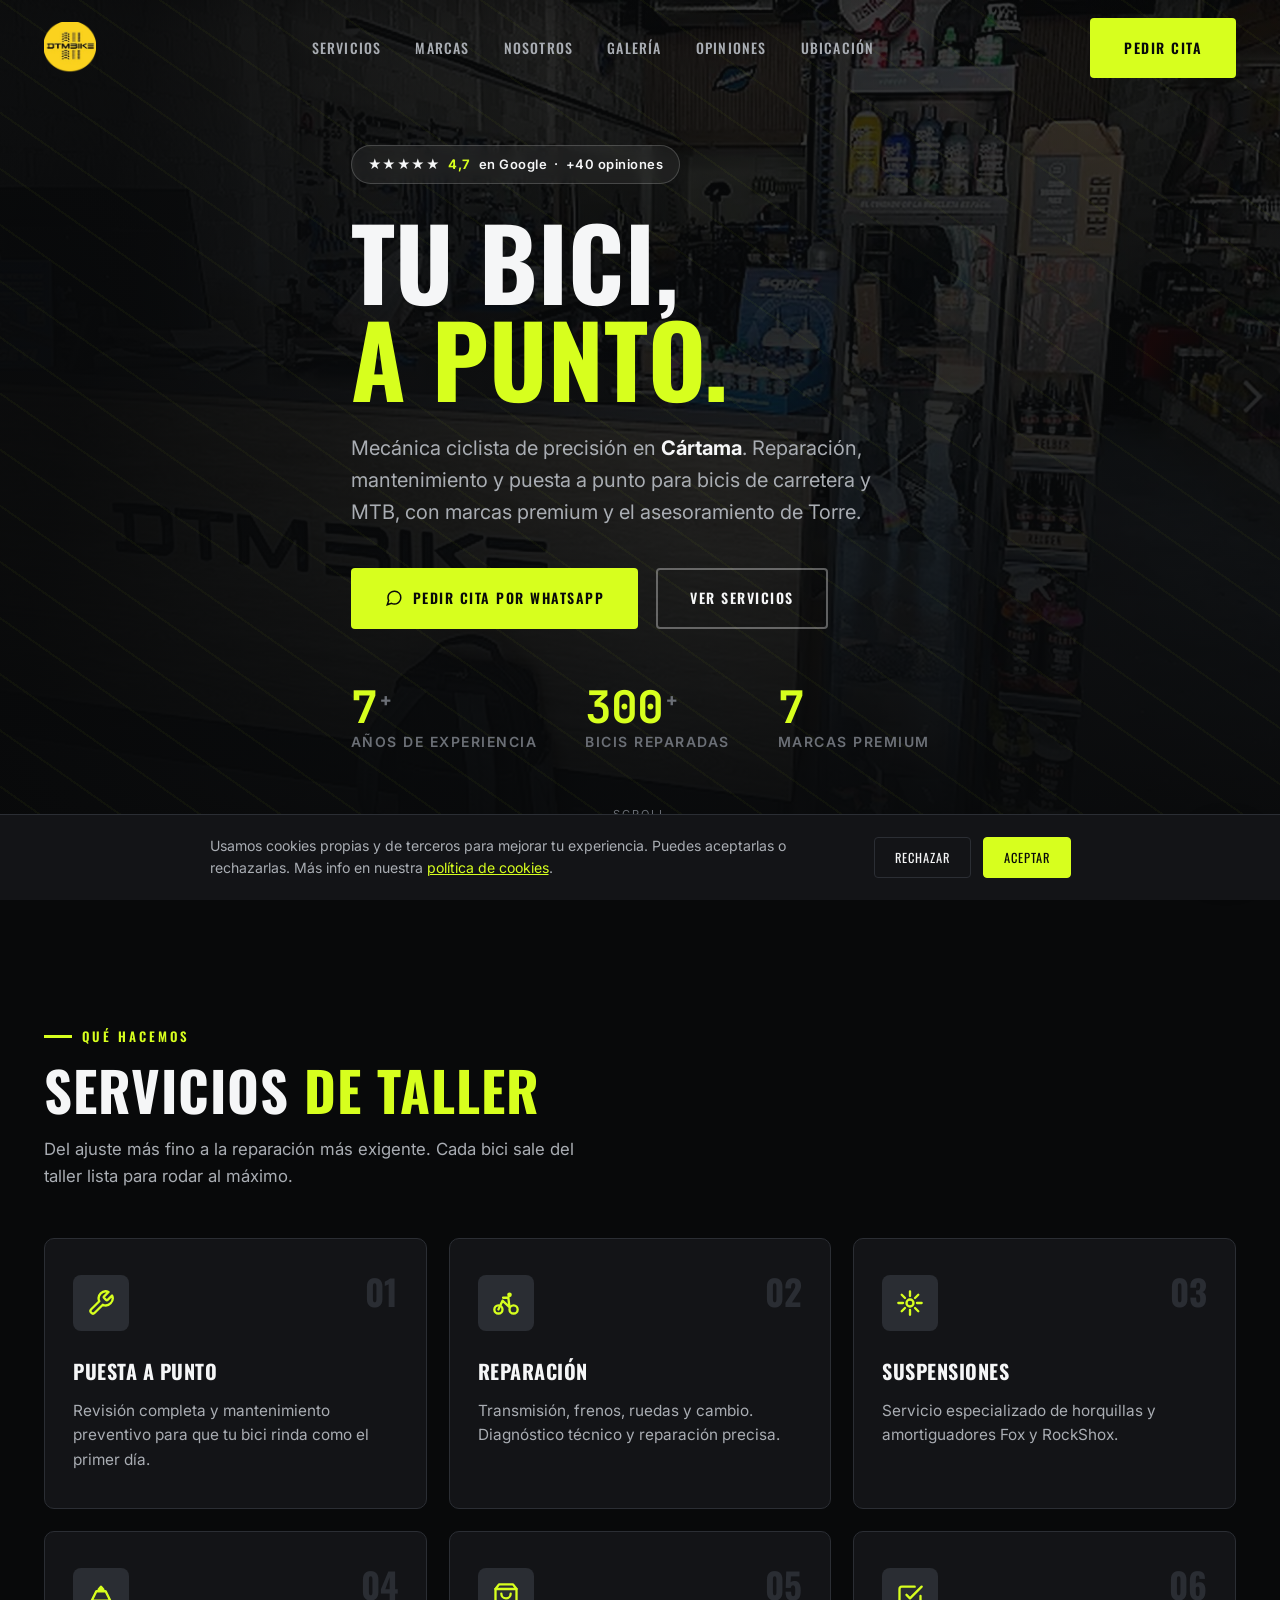
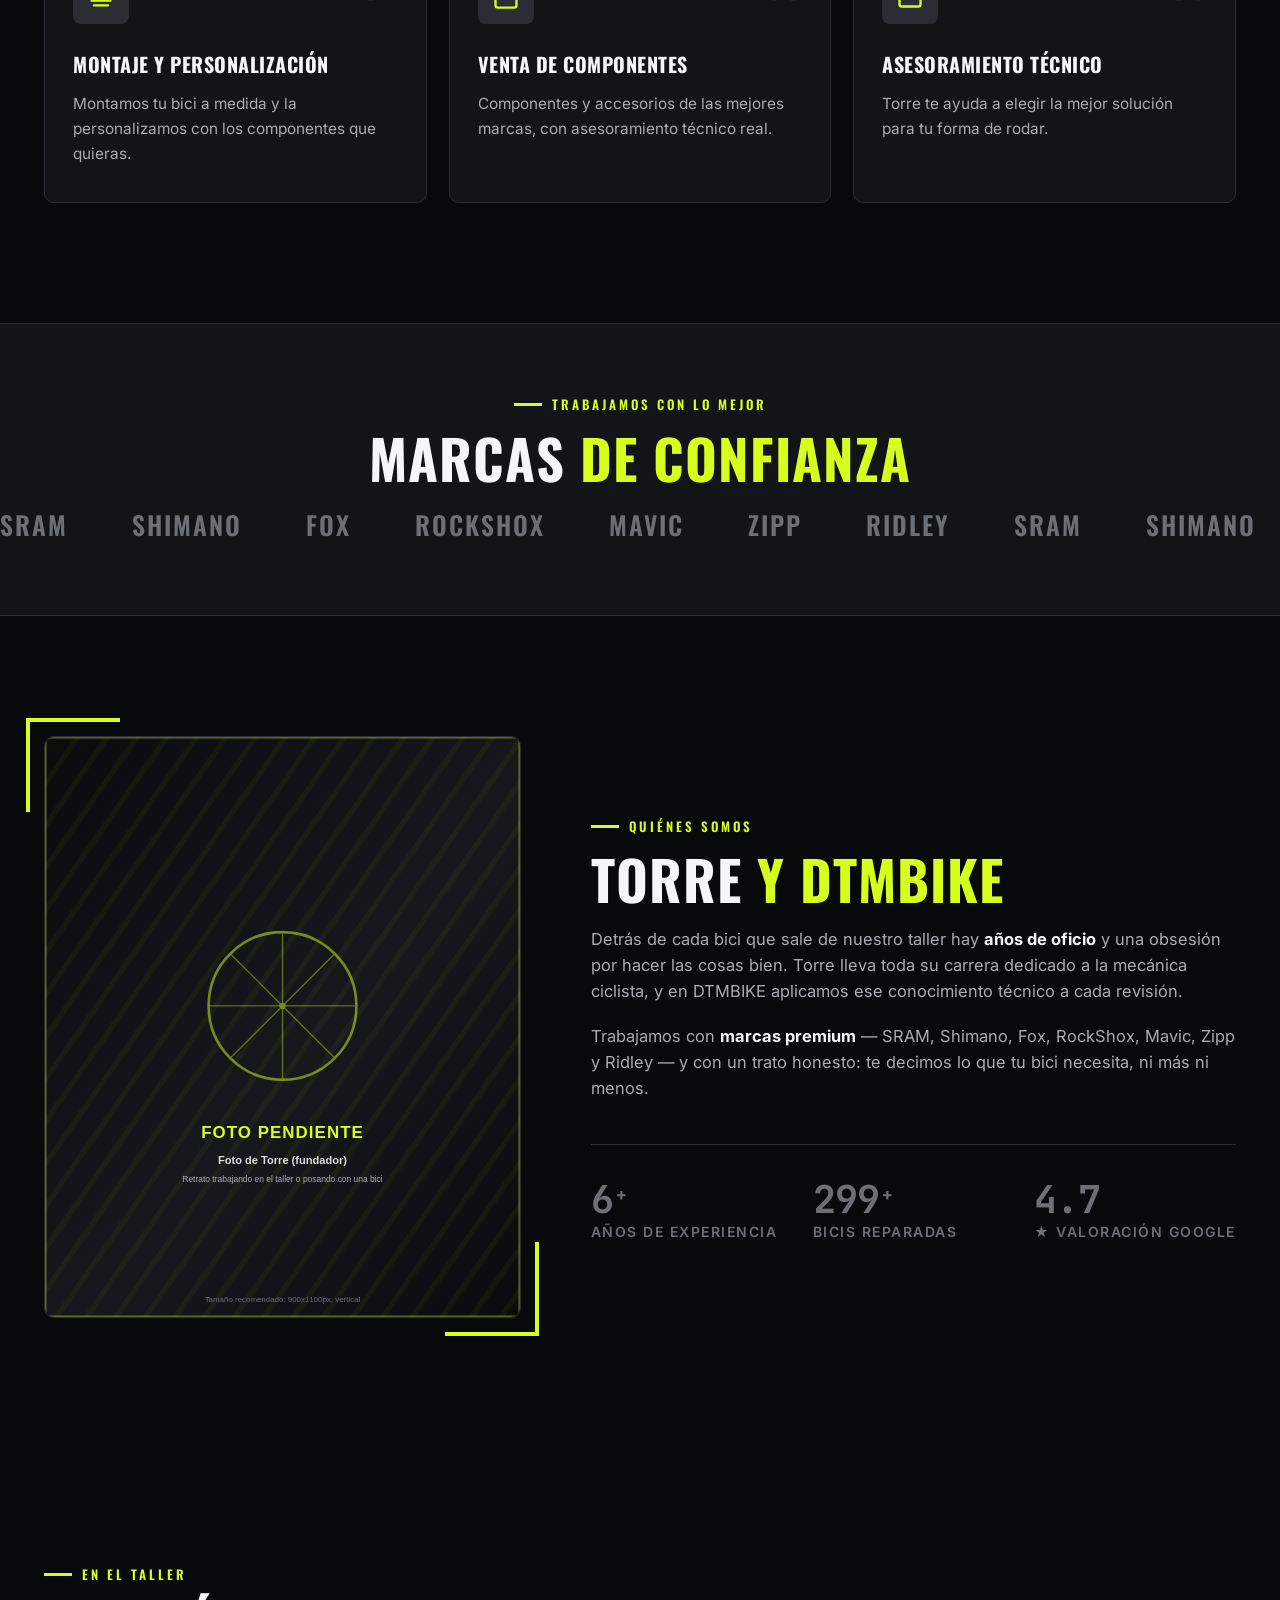
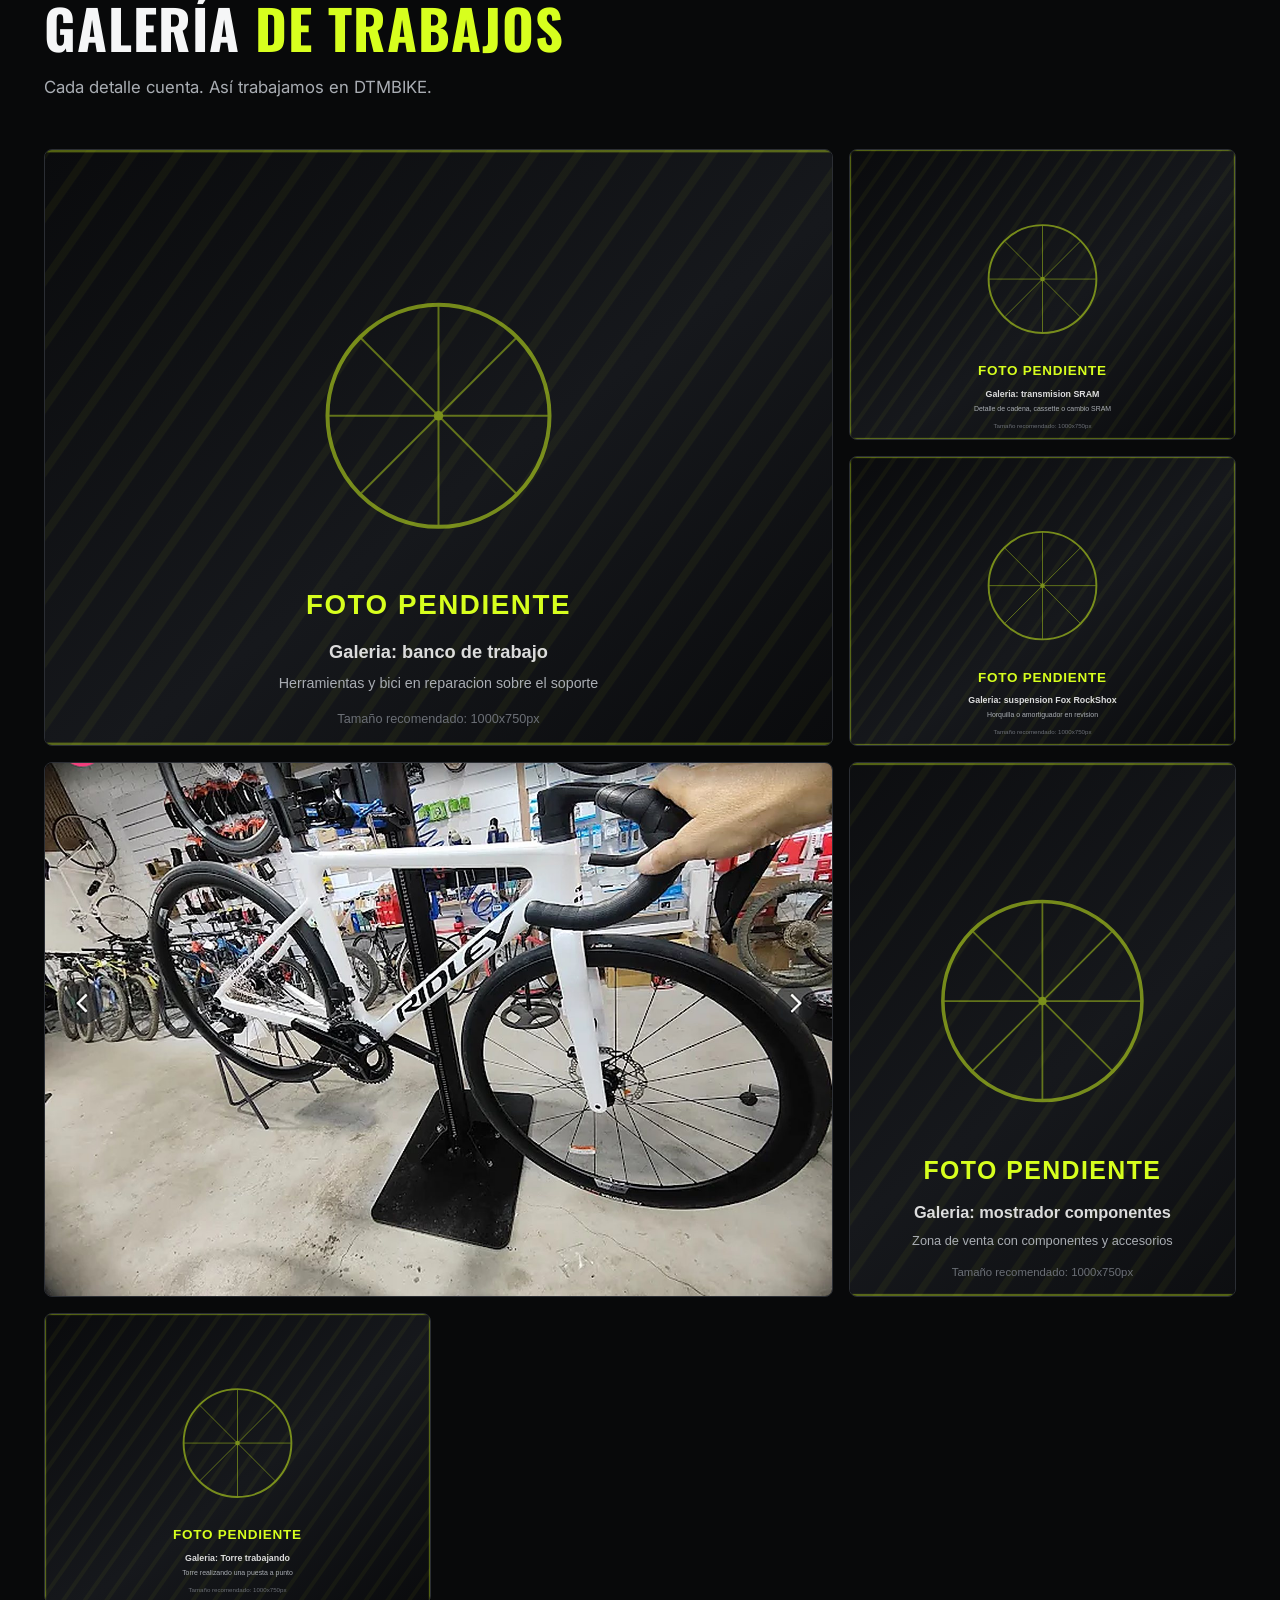
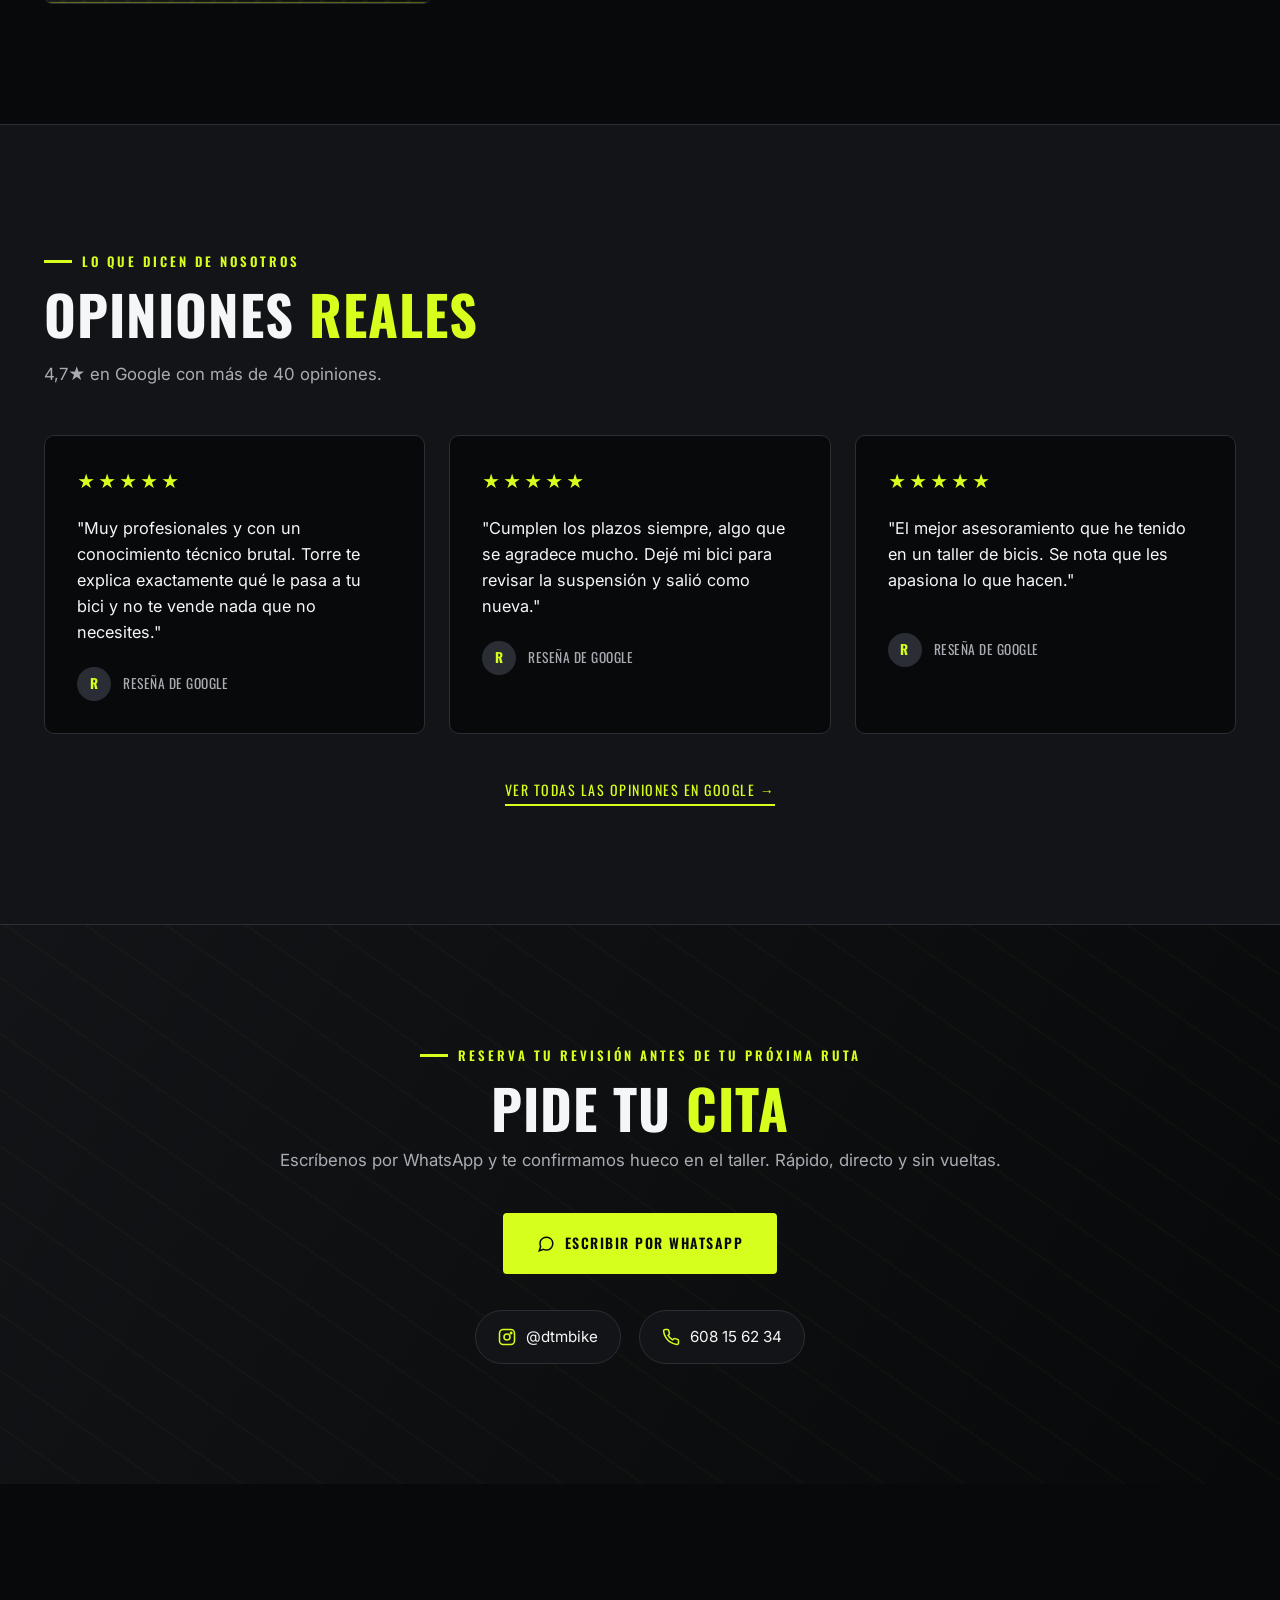
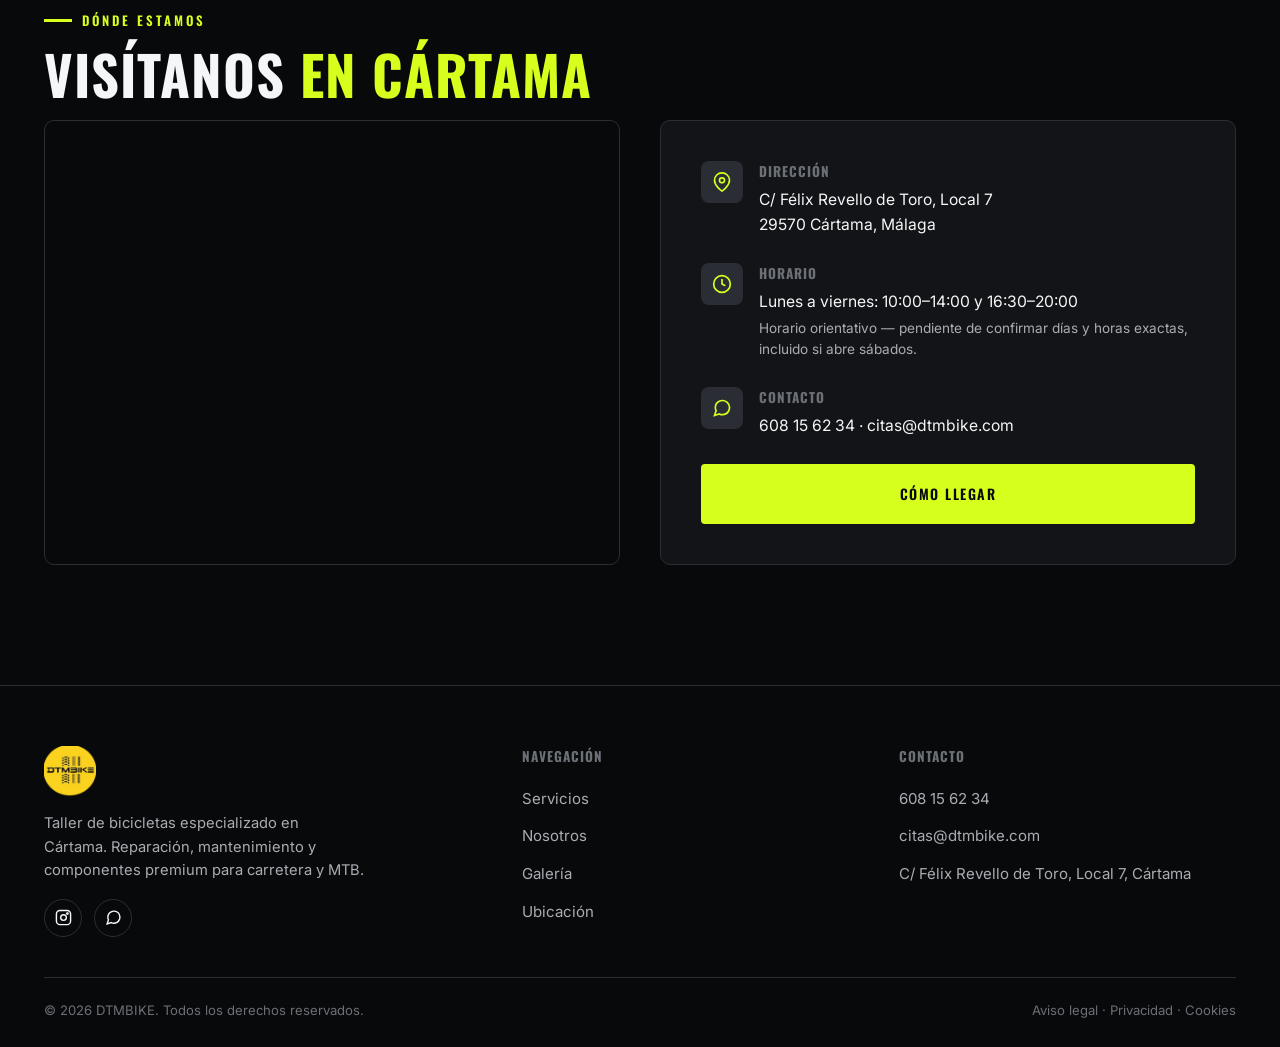
==== commit 851e93a1: "Incorporar fotos reales del local y arreglar el marcador del mapa Se sustituyen los placeholders del" ====
--- a/index.html
+++ b/index.html
@@ -12,7 +12,7 @@
 <meta property="og:type" content="business.business">
 <meta property="og:title" content="DTMBIKE — Taller de Bicicletas en Cártama (Málaga)">
 <meta property="og:description" content="Mecánica ciclista de precisión. Reparación, mantenimiento, suspensiones y venta de componentes premium en Cártama.">
-<meta property="og:image" content="img/og-image-dtmbike.svg">
+<meta property="og:image" content="img/og-image-dtmbike.jpg">
 <meta property="og:locale" content="es_ES">
 <meta property="og:url" content="https://dtmbike.com/">
 <meta name="twitter:card" content="summary_large_image">
@@ -31,7 +31,7 @@
   "@context": "https://schema.org",
   "@type": "BicycleStore",
   "name": "DTMBIKE",
-  "image": "https://dtmbike.com/img/hero-taller-dtmbike.svg",
+  "image": "https://dtmbike.com/img/hero-taller-dtmbike.jpg",
   "@id": "https://dtmbike.com/",
   "url": "https://dtmbike.com/",
   "telephone": "+34608156234",
@@ -99,7 +99,7 @@
 <!-- ===================== HERO ===================== -->
 <section class="hero" id="inicio">
   <div class="hero-bg">
-    <img src="img/hero-taller-dtmbike.svg" alt="Taller DTMBIKE en Cártama" loading="eager">
+    <img src="img/hero-taller-dtmbike.jpg" alt="Taller DTMBIKE en Cártama" loading="eager">
   </div>
   <div class="hero-stripes"></div>
 
@@ -318,7 +318,7 @@
         <div class="g-overlay"><span>Suspensiones</span></div>
       </div>
       <div class="g-item reveal">
-        <img src="img/galeria-taller-04.svg" alt="Bicicleta terminada lista para entregar" loading="lazy">
+        <img src="img/galeria-bici-ridley.jpg" alt="Bicicleta Ridley en el soporte de taller DTMBIKE" loading="lazy">
         <div class="g-overlay"><span>Bici terminada</span></div>
       </div>
       <div class="g-item reveal">
--- a/css/style.css
+++ b/css/style.css
@@ -804,7 +804,6 @@
   height: 100%;
   min-height: 380px;
   border: 0;
-  filter: grayscale(0.4) invert(0.92) contrast(0.9);
 }
 
 .location-info {
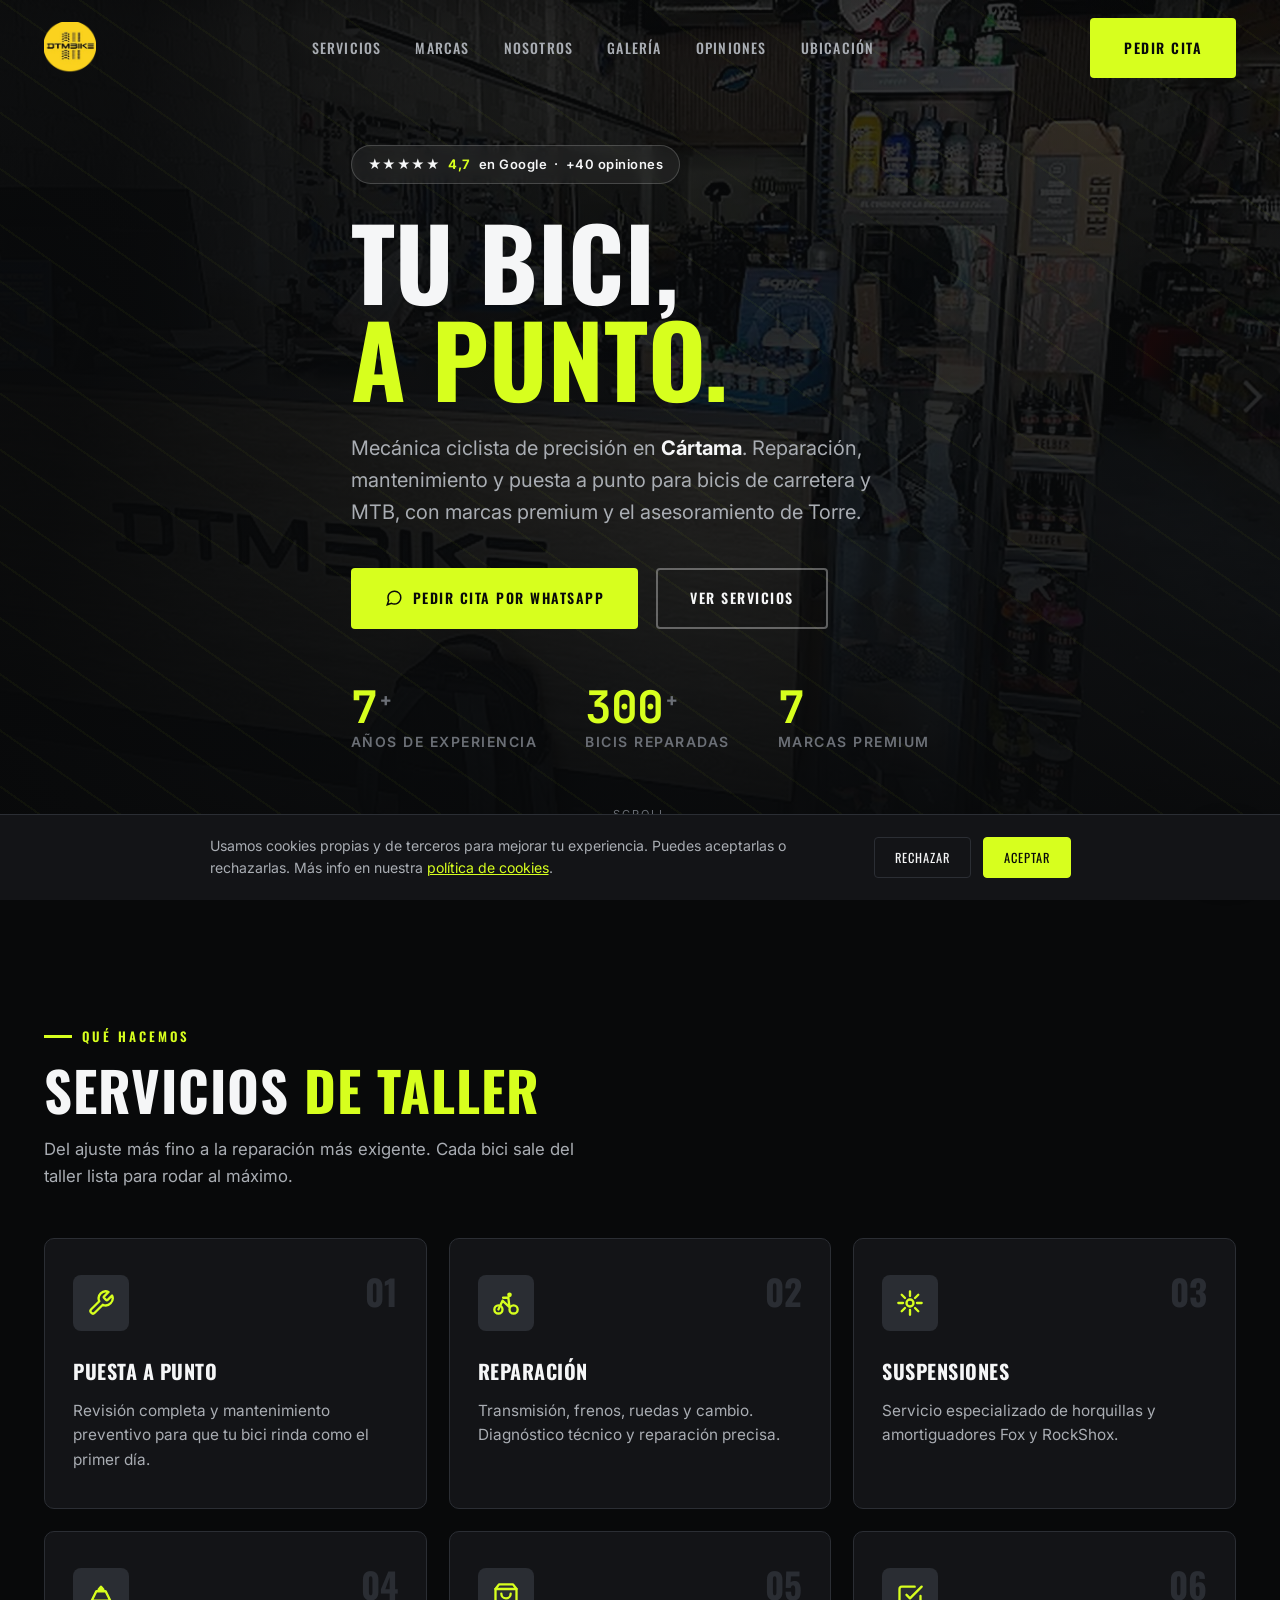
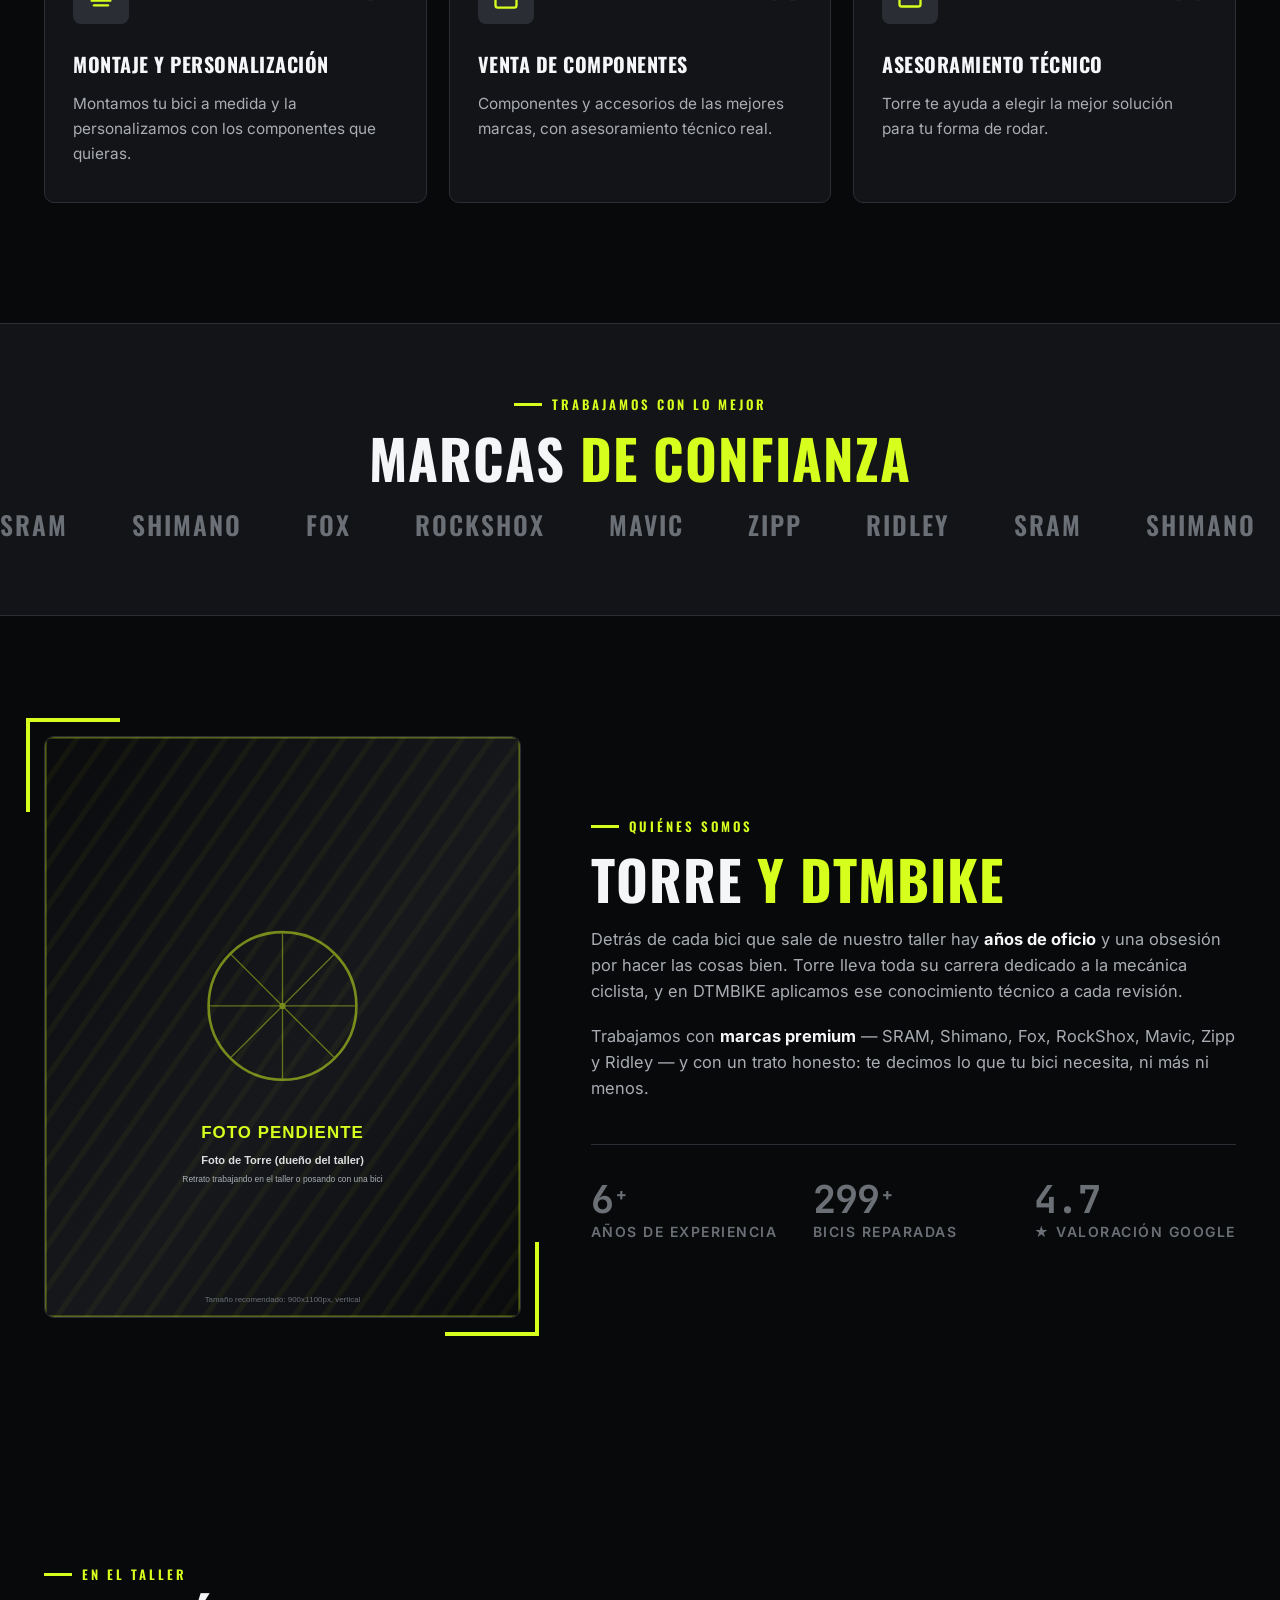
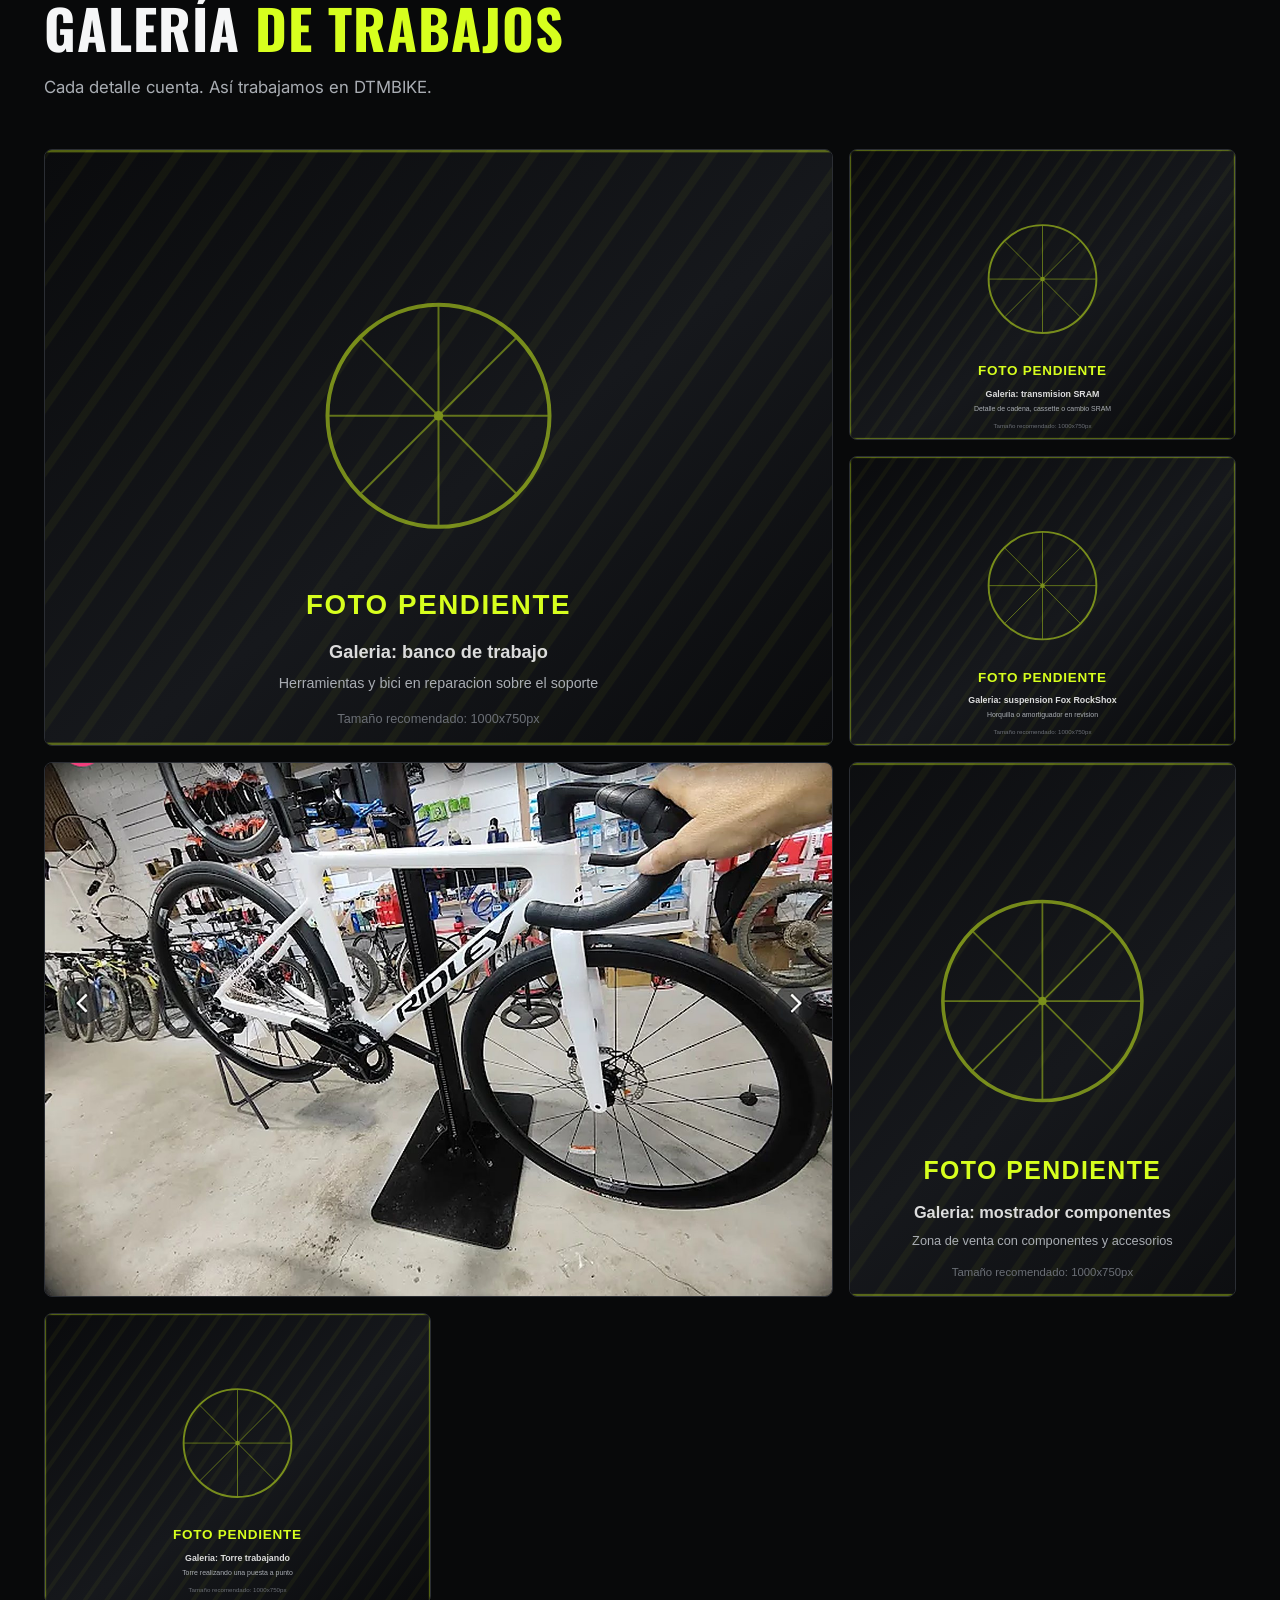
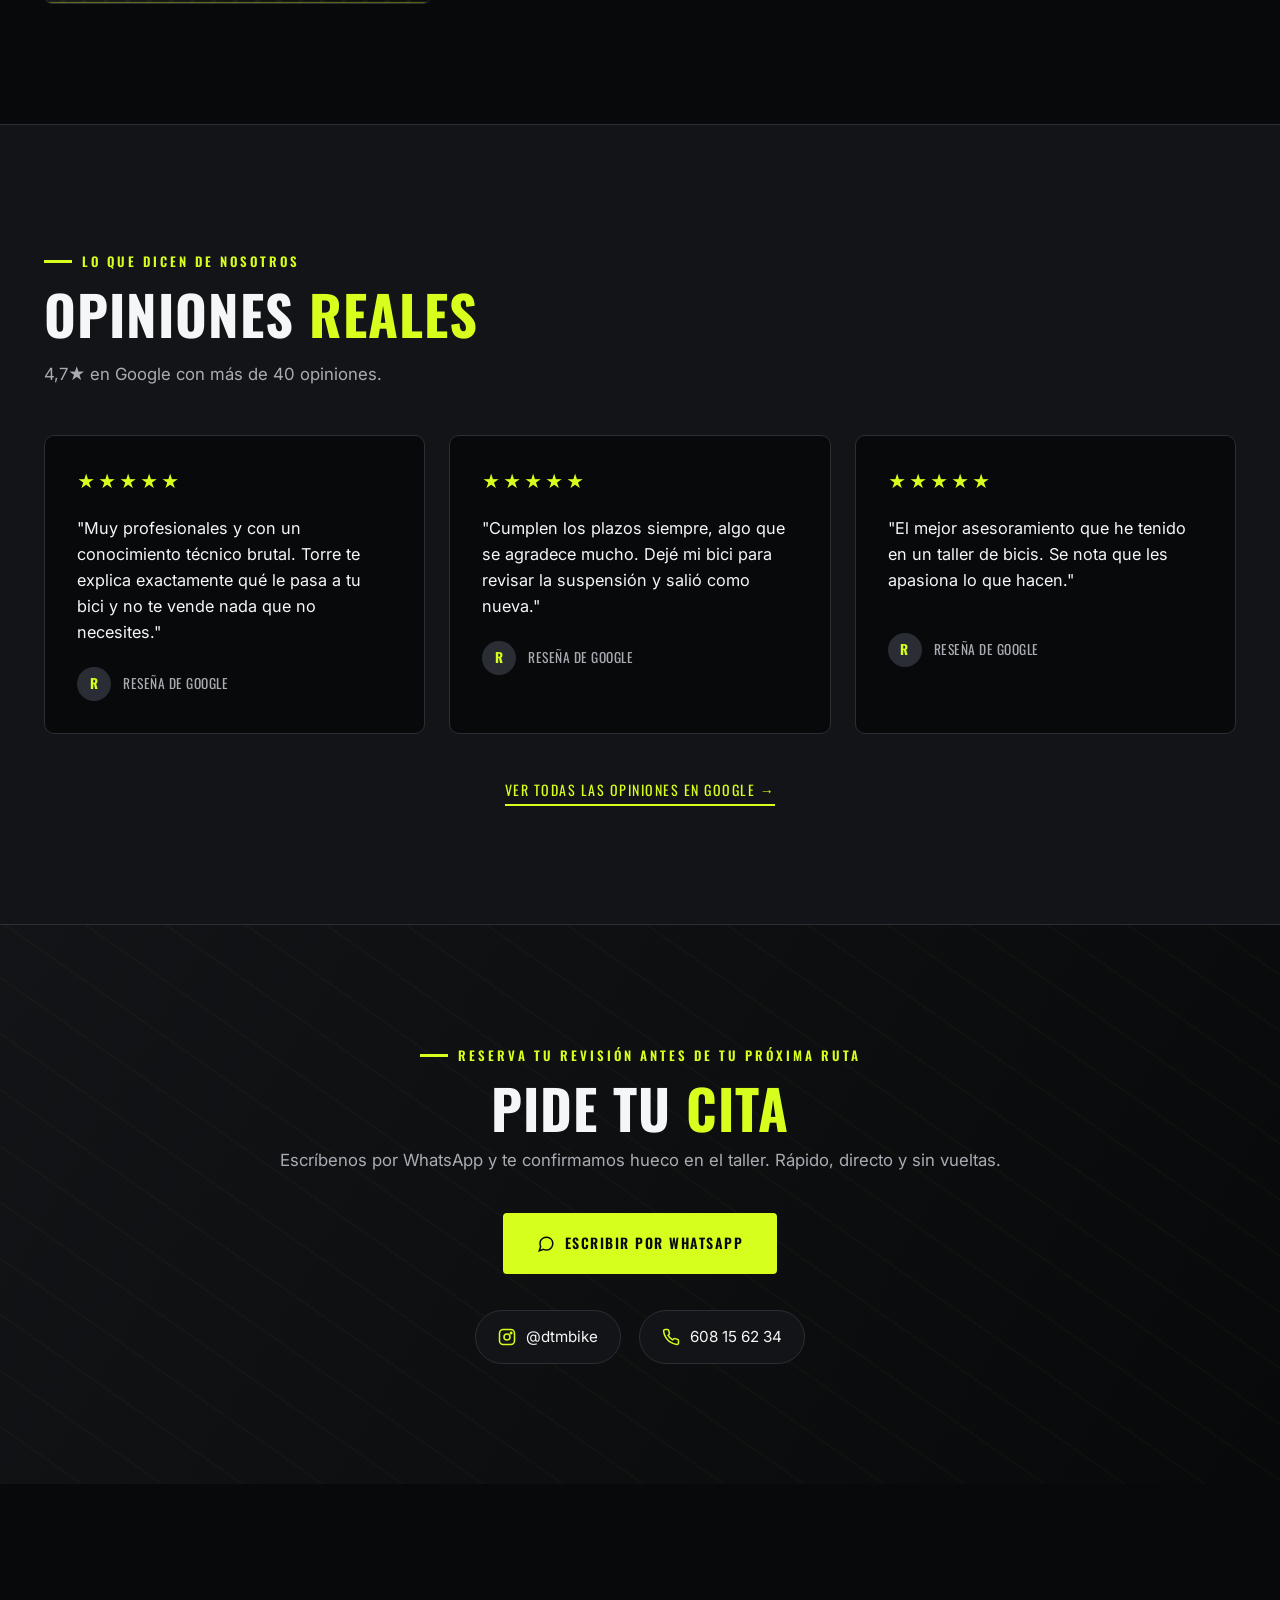
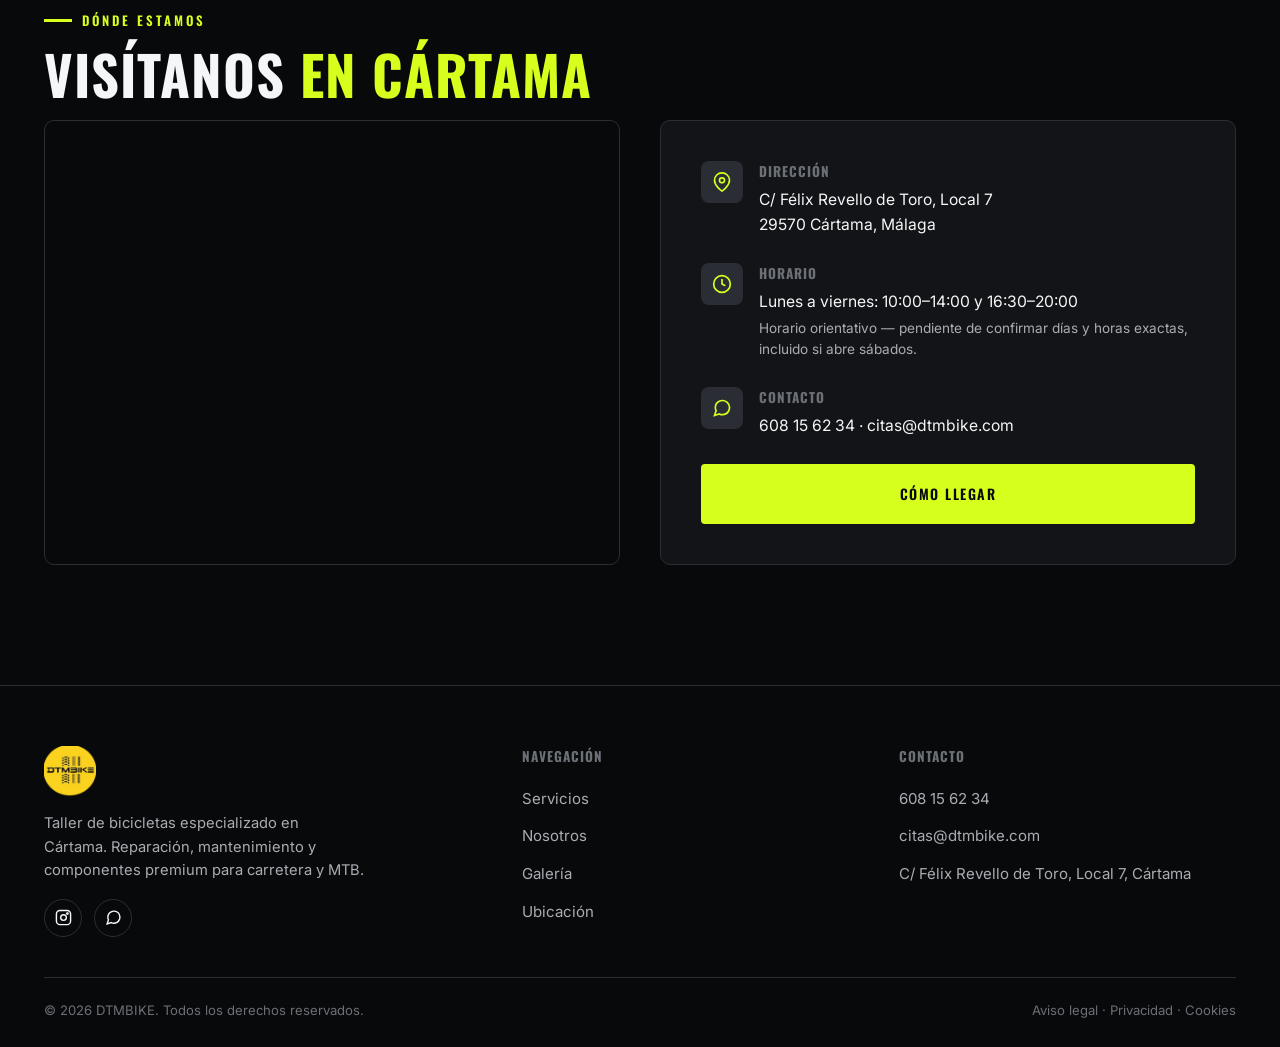
==== commit 193bd799: "Corregir: Torre es el dueño del taller, no "fundador" Renombrado el placeholder de su foto y actuali" ====
--- a/index.html
+++ b/index.html
@@ -270,7 +270,7 @@
   <div class="container">
     <div class="about">
       <div class="about-media reveal">
-        <img src="img/torre-fundador-dtmbike.svg" alt="Torre, fundador de DTMBIKE" loading="lazy">
+        <img src="img/torre-dueno-dtmbike.svg" alt="Torre, dueño del taller DTMBIKE" loading="lazy">
       </div>
       <div class="about-text reveal">
         <div class="eyebrow">Quiénes somos</div>
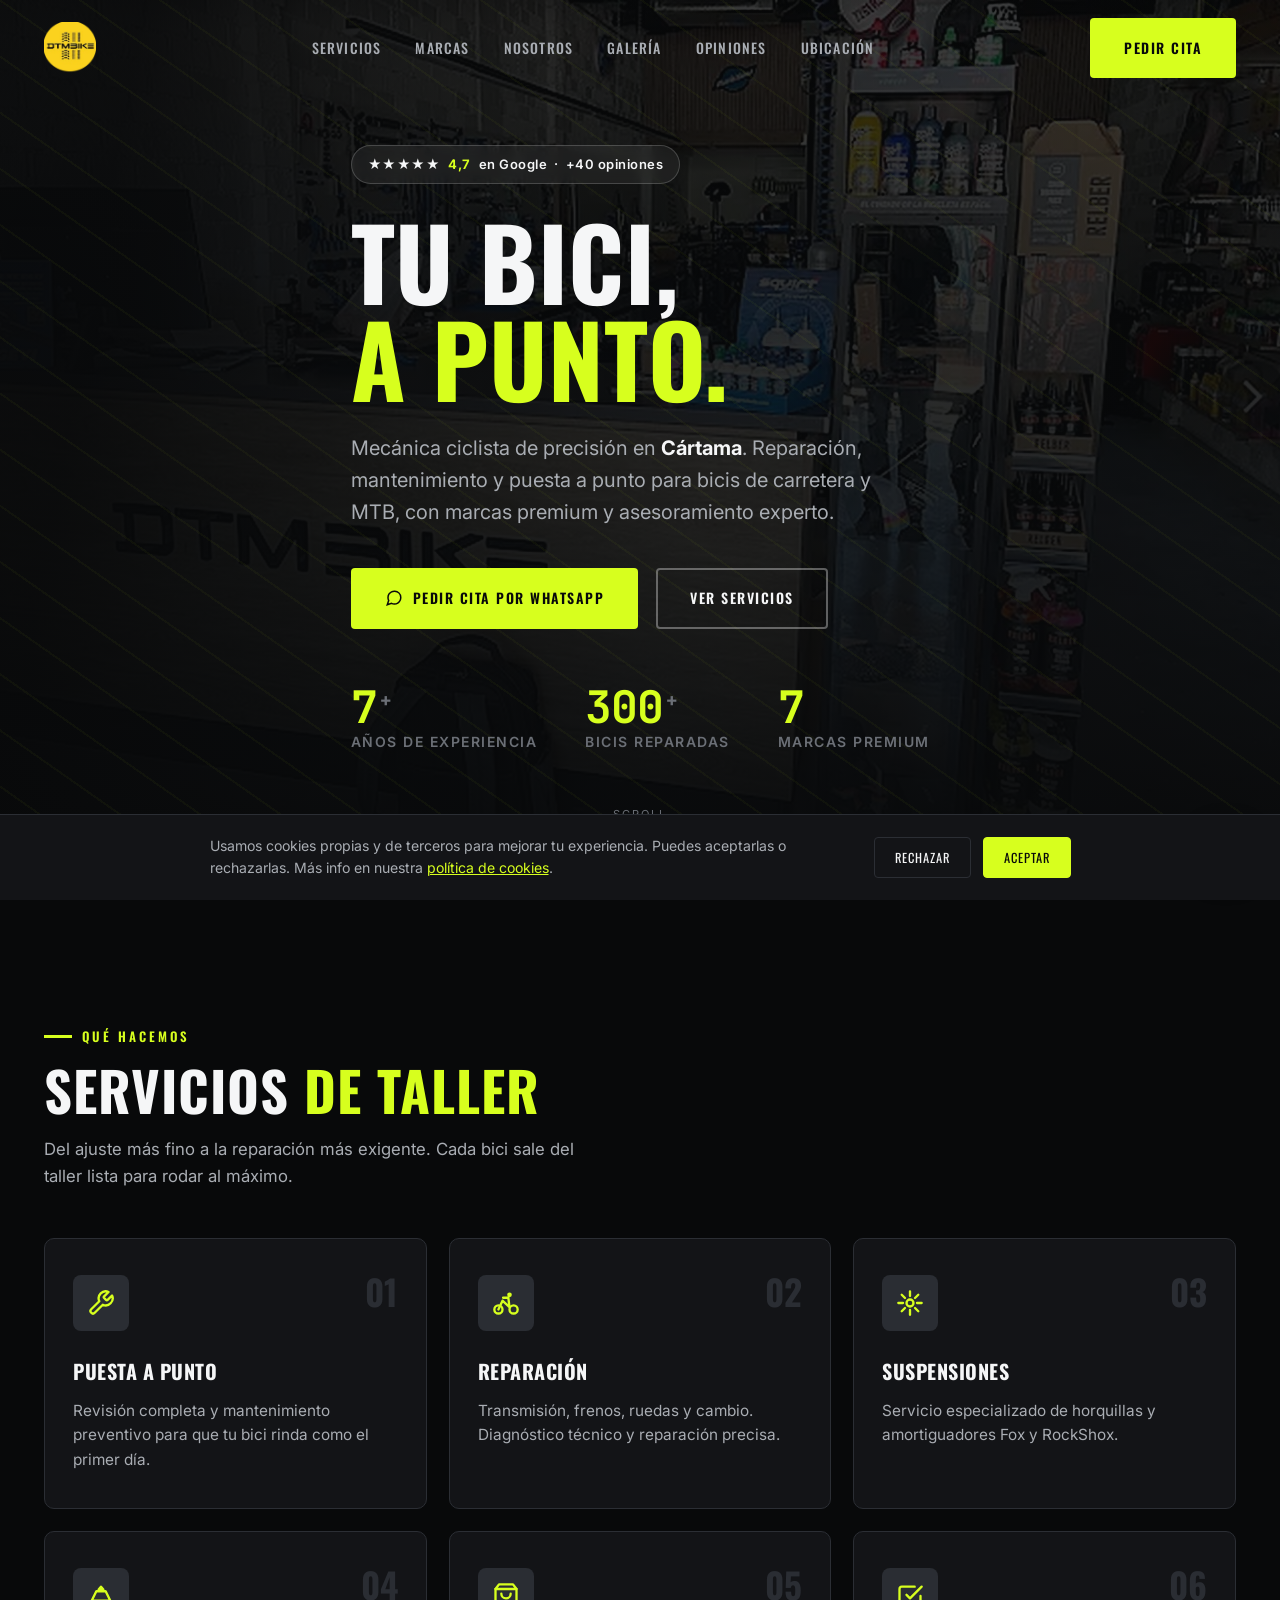
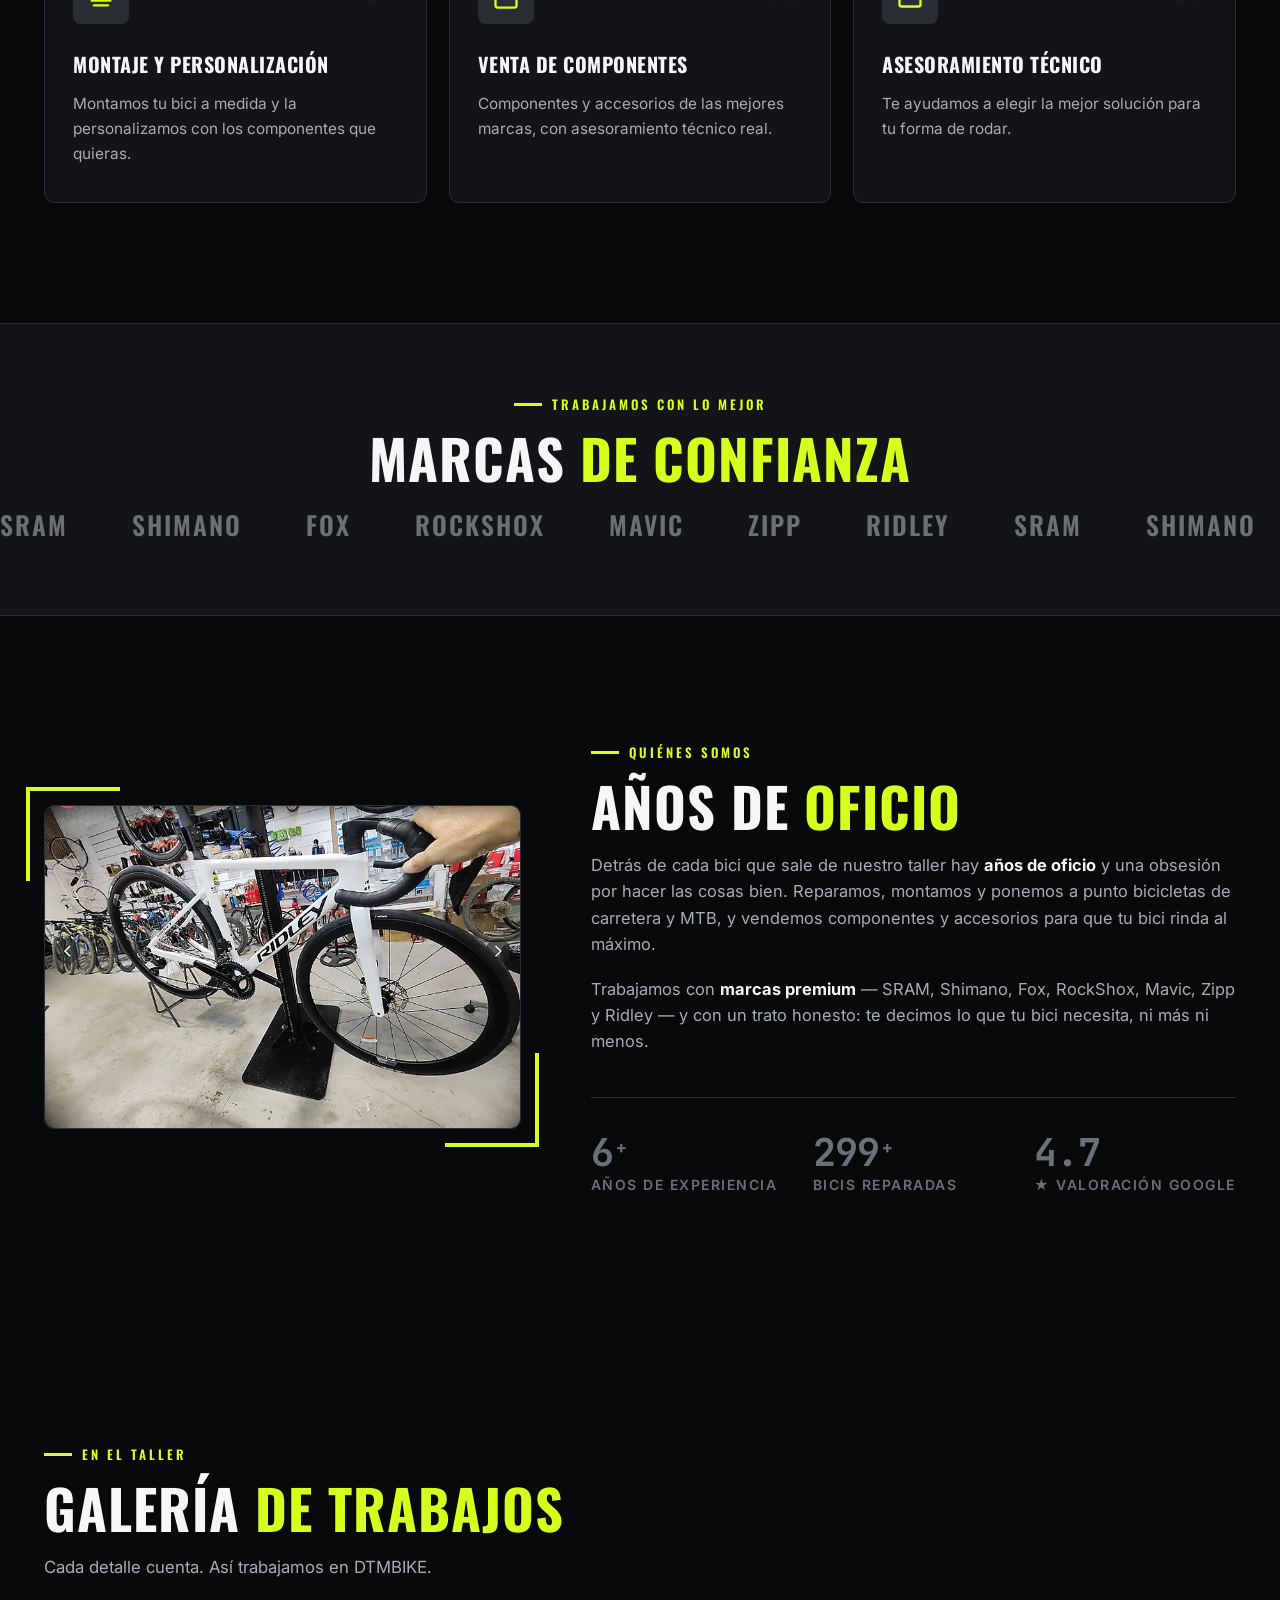
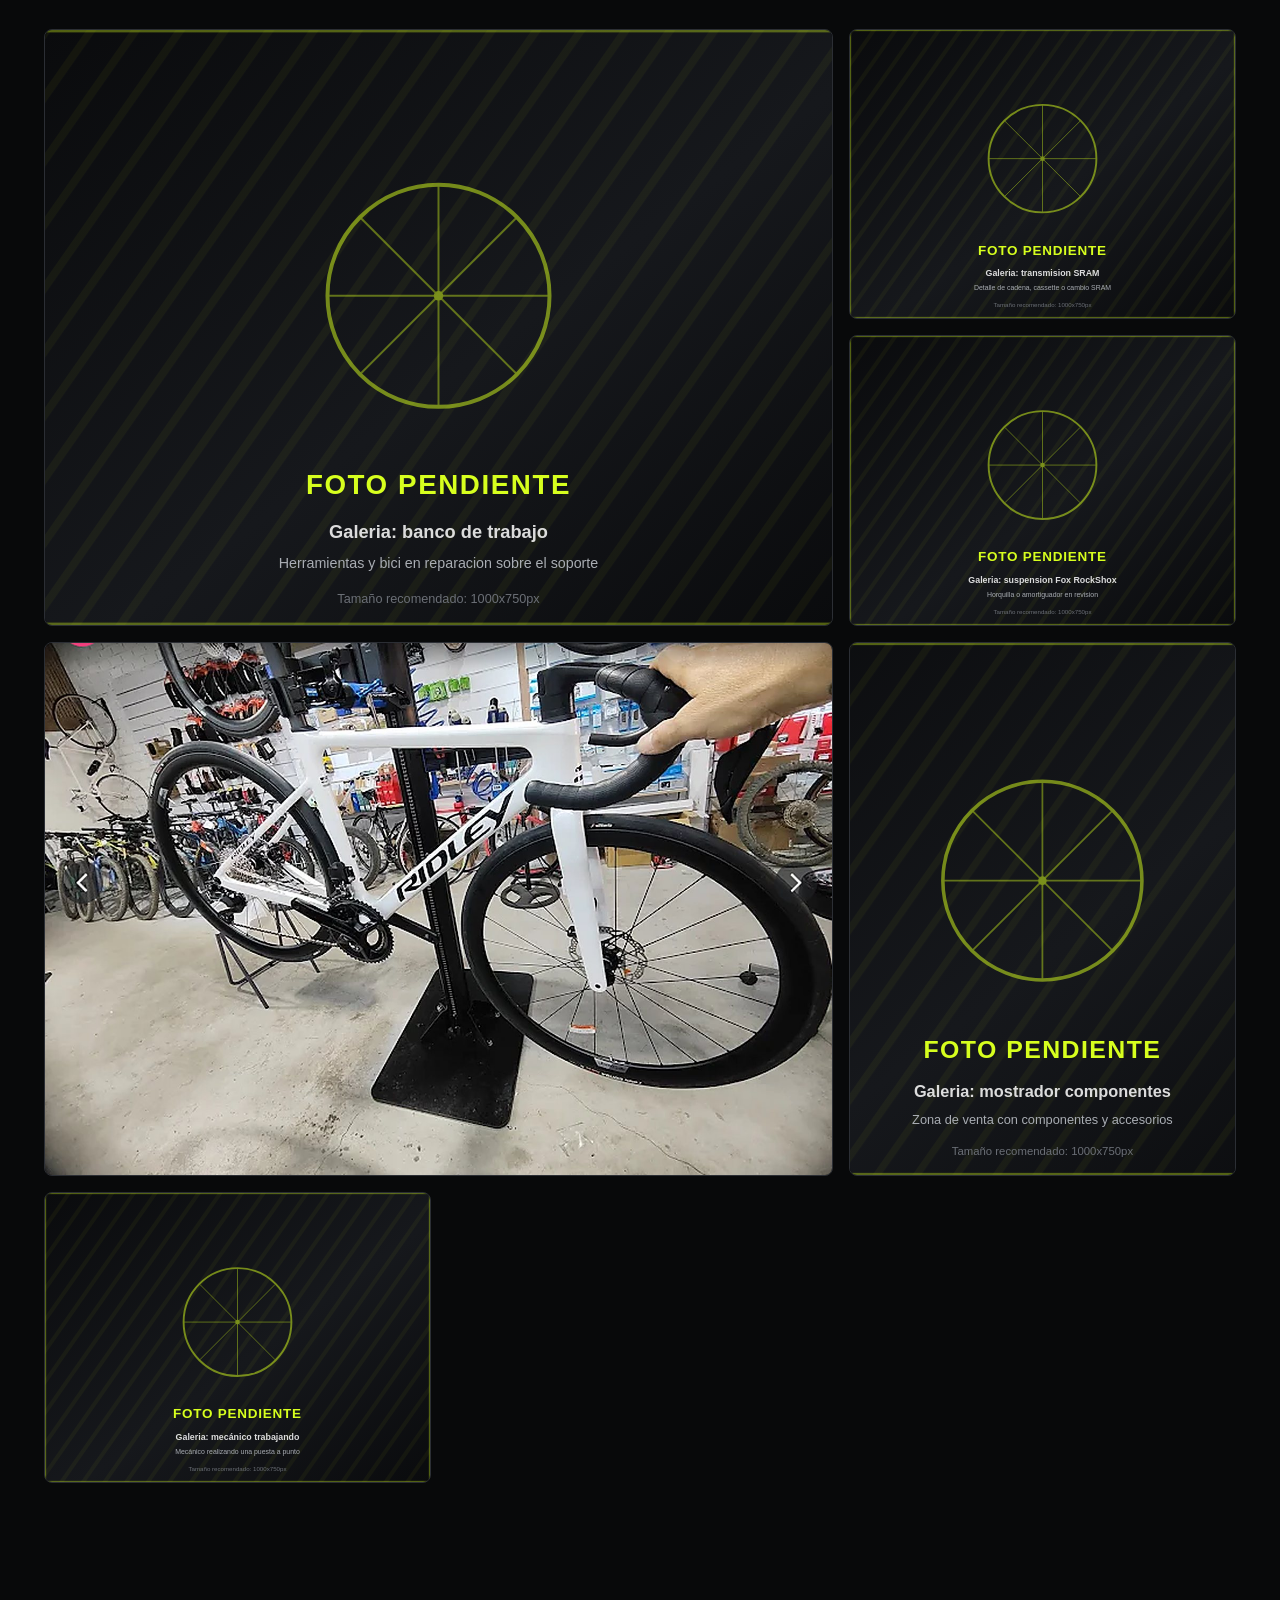
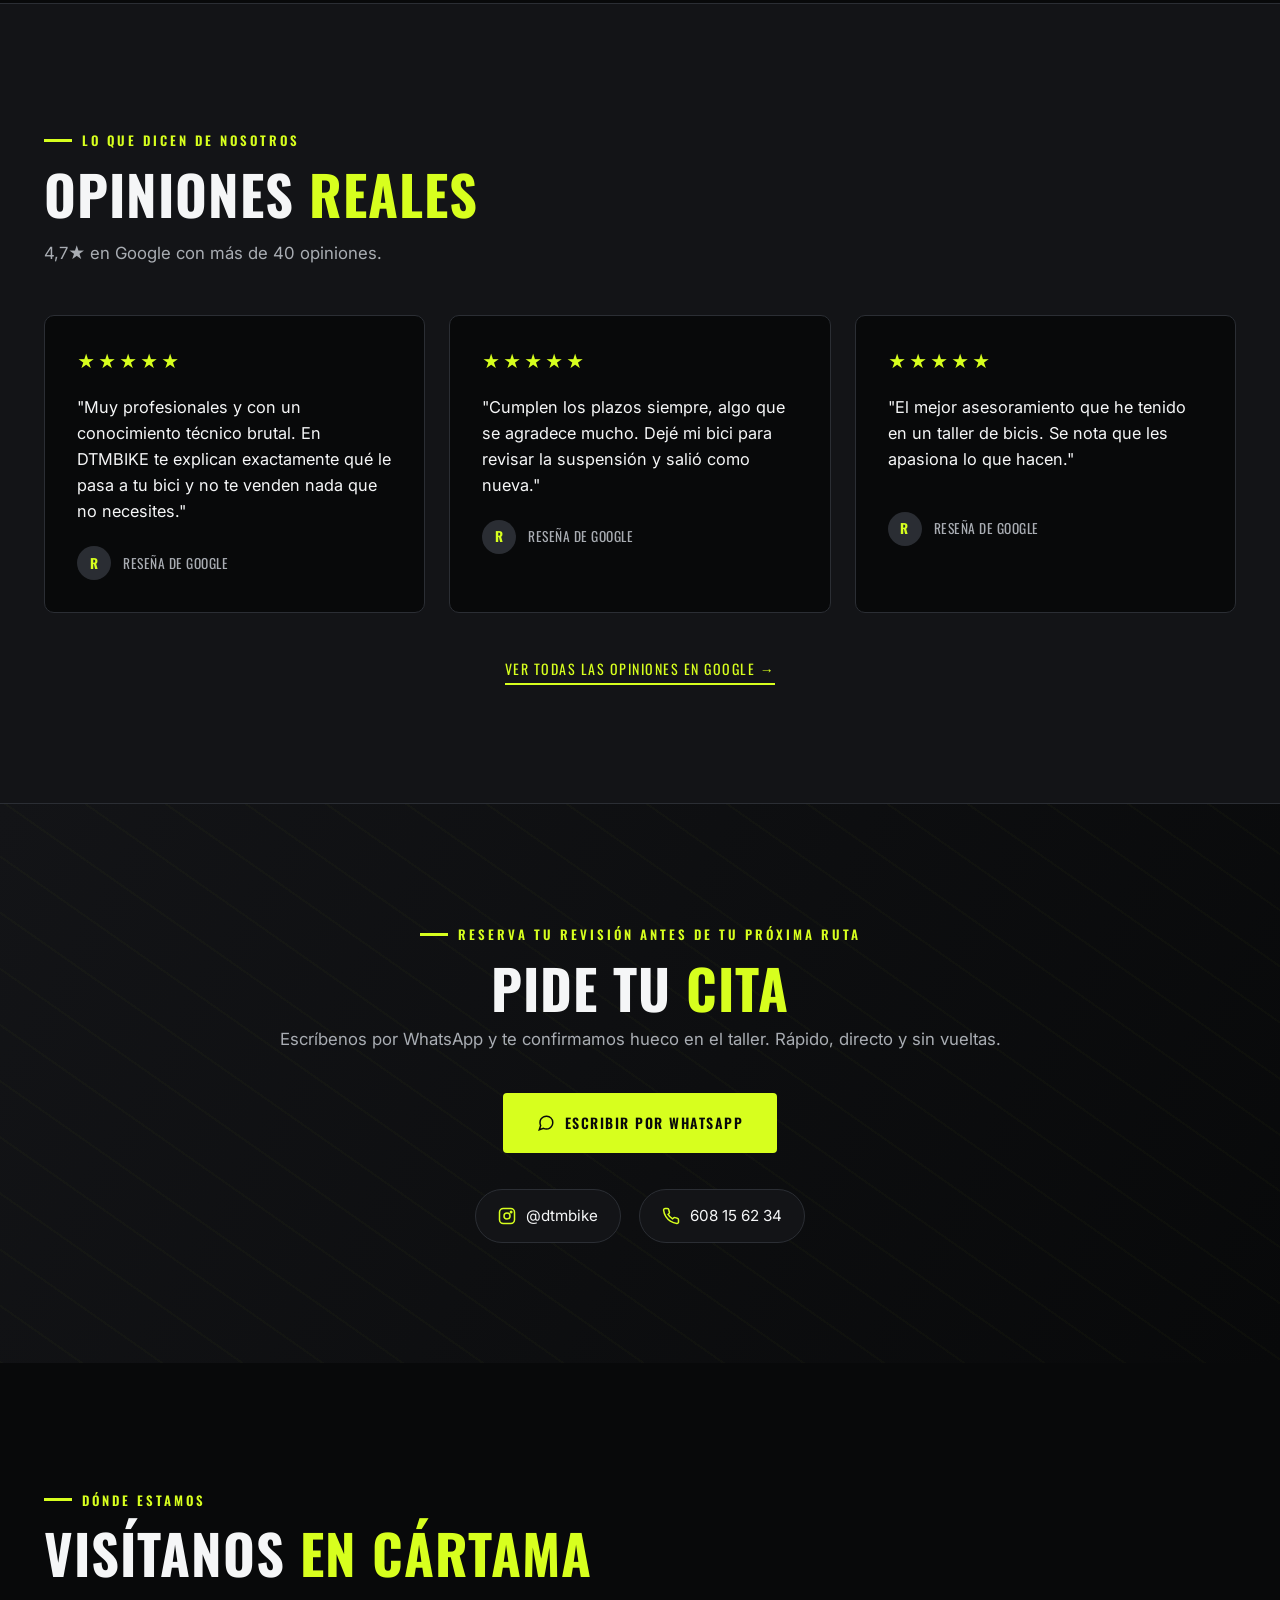
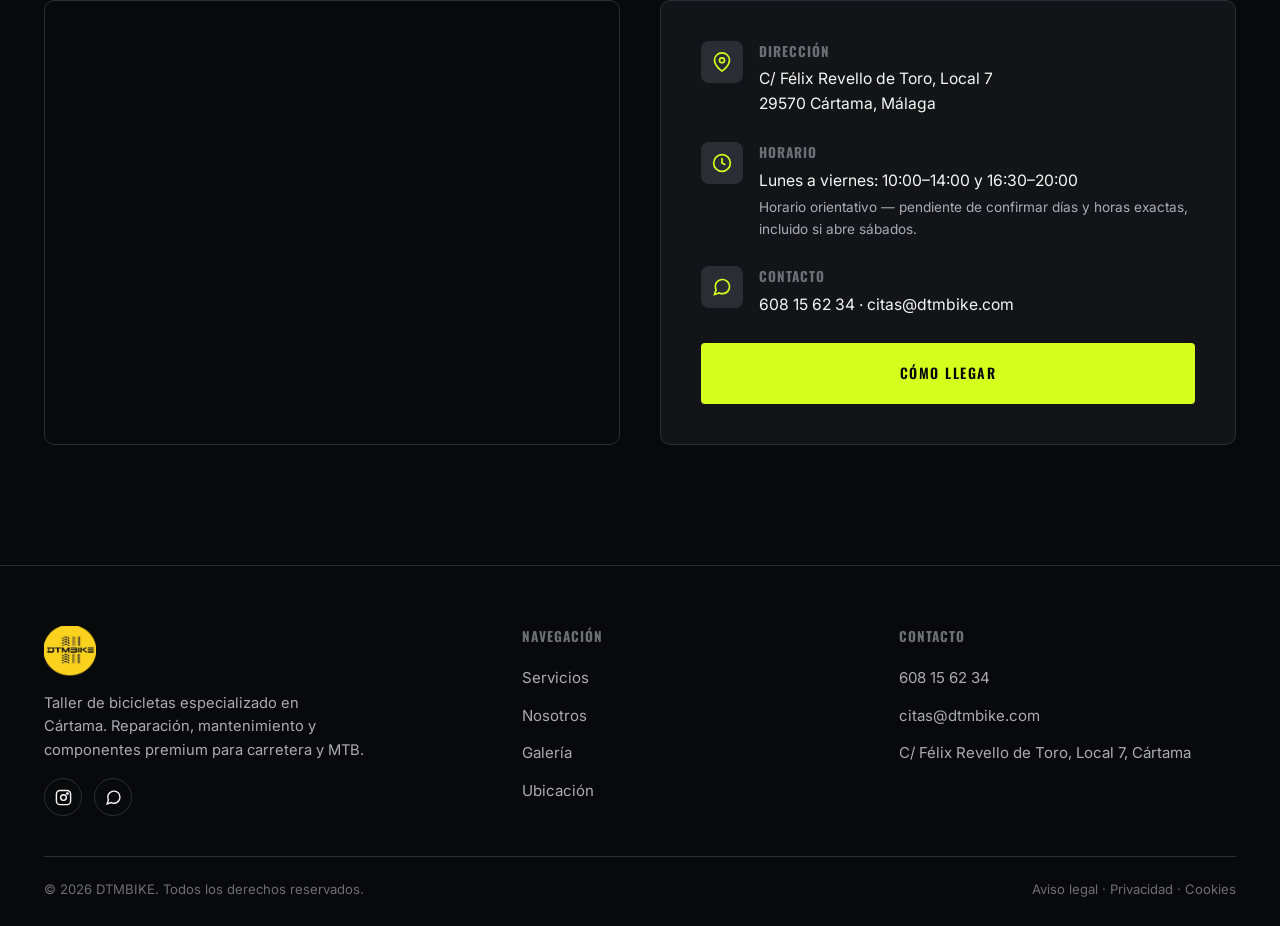
==== commit 1d69db7e: "Quitar el nombre de Torre en todos los textos de la web Se reescribe la seccion "Sobre nosotros" en " ====
--- a/index.html
+++ b/index.html
@@ -111,7 +111,7 @@
       <span class="line accent">A PUNTO.</span>
     </h1>
 
-    <p class="hero-sub">Mecánica ciclista de precisión en <strong>Cártama</strong>. Reparación, mantenimiento y puesta a punto para bicis de carretera y MTB, con marcas premium y el asesoramiento de Torre.</p>
+    <p class="hero-sub">Mecánica ciclista de precisión en <strong>Cártama</strong>. Reparación, mantenimiento y puesta a punto para bicis de carretera y MTB, con marcas premium y asesoramiento experto.</p>
 
     <div class="hero-actions">
       <a href="https://wa.me/34608156234?text=Hola%2C%20quiero%20pedir%20cita%20en%20DTMBIKE" class="btn btn-primary" target="_blank" rel="noopener">
@@ -203,7 +203,7 @@
           <svg viewBox="0 0 24 24" fill="none" stroke="currentColor" stroke-width="2" stroke-linecap="round" stroke-linejoin="round"><path d="m9 11 3 3L22 4"/><path d="M21 12v7a2 2 0 0 1-2 2H5a2 2 0 0 1-2-2V6a2 2 0 0 1 2-2h11"/></svg>
         </div>
         <h3>Asesoramiento técnico</h3>
-        <p>Torre te ayuda a elegir la mejor solución para tu forma de rodar.</p>
+        <p>Te ayudamos a elegir la mejor solución para tu forma de rodar.</p>
       </div>
     </div>
   </div>
@@ -270,12 +270,12 @@
   <div class="container">
     <div class="about">
       <div class="about-media reveal">
-        <img src="img/torre-dueno-dtmbike.svg" alt="Torre, dueño del taller DTMBIKE" loading="lazy">
+        <img src="img/galeria-bici-ridley.jpg" alt="Bicicleta a punto en el taller DTMBIKE" loading="lazy">
       </div>
       <div class="about-text reveal">
         <div class="eyebrow">Quiénes somos</div>
-        <h2 class="section-title">TORRE <span>Y DTMBIKE</span></h2>
-        <p>Detrás de cada bici que sale de nuestro taller hay <strong>años de oficio</strong> y una obsesión por hacer las cosas bien. Torre lleva toda su carrera dedicado a la mecánica ciclista, y en DTMBIKE aplicamos ese conocimiento técnico a cada revisión.</p>
+        <h2 class="section-title">AÑOS DE <span>OFICIO</span></h2>
+        <p>Detrás de cada bici que sale de nuestro taller hay <strong>años de oficio</strong> y una obsesión por hacer las cosas bien. Reparamos, montamos y ponemos a punto bicicletas de carretera y MTB, y vendemos componentes y accesorios para que tu bici rinda al máximo.</p>
         <p>Trabajamos con <strong>marcas premium</strong> — SRAM, Shimano, Fox, RockShox, Mavic, Zipp y Ridley — y con un trato honesto: te decimos lo que tu bici necesita, ni más ni menos.</p>
 
         <div class="about-stats">
@@ -326,8 +326,8 @@
         <div class="g-overlay"><span>Componentes</span></div>
       </div>
       <div class="g-item reveal">
-        <img src="img/galeria-taller-06.svg" alt="Torre trabajando en una bicicleta MTB" loading="lazy">
-        <div class="g-overlay"><span>Torre en acción</span></div>
+        <img src="img/galeria-taller-06.svg" alt="Mecánico ajustando una bicicleta MTB en el taller" loading="lazy">
+        <div class="g-overlay"><span>Manos a la obra</span></div>
       </div>
     </div>
   </div>
@@ -343,7 +343,7 @@
     <div class="reviews-track">
       <div class="review-card reveal">
         <div class="review-stars">★★★★★</div>
-        <p class="review-text">"Muy profesionales y con un conocimiento técnico brutal. Torre te explica exactamente qué le pasa a tu bici y no te vende nada que no necesites."</p>
+        <p class="review-text">"Muy profesionales y con un conocimiento técnico brutal. En DTMBIKE te explican exactamente qué le pasa a tu bici y no te venden nada que no necesites."</p>
         <div class="review-author"><span class="avatar">R</span> Reseña de Google</div>
       </div>
       <div class="review-card reveal">
